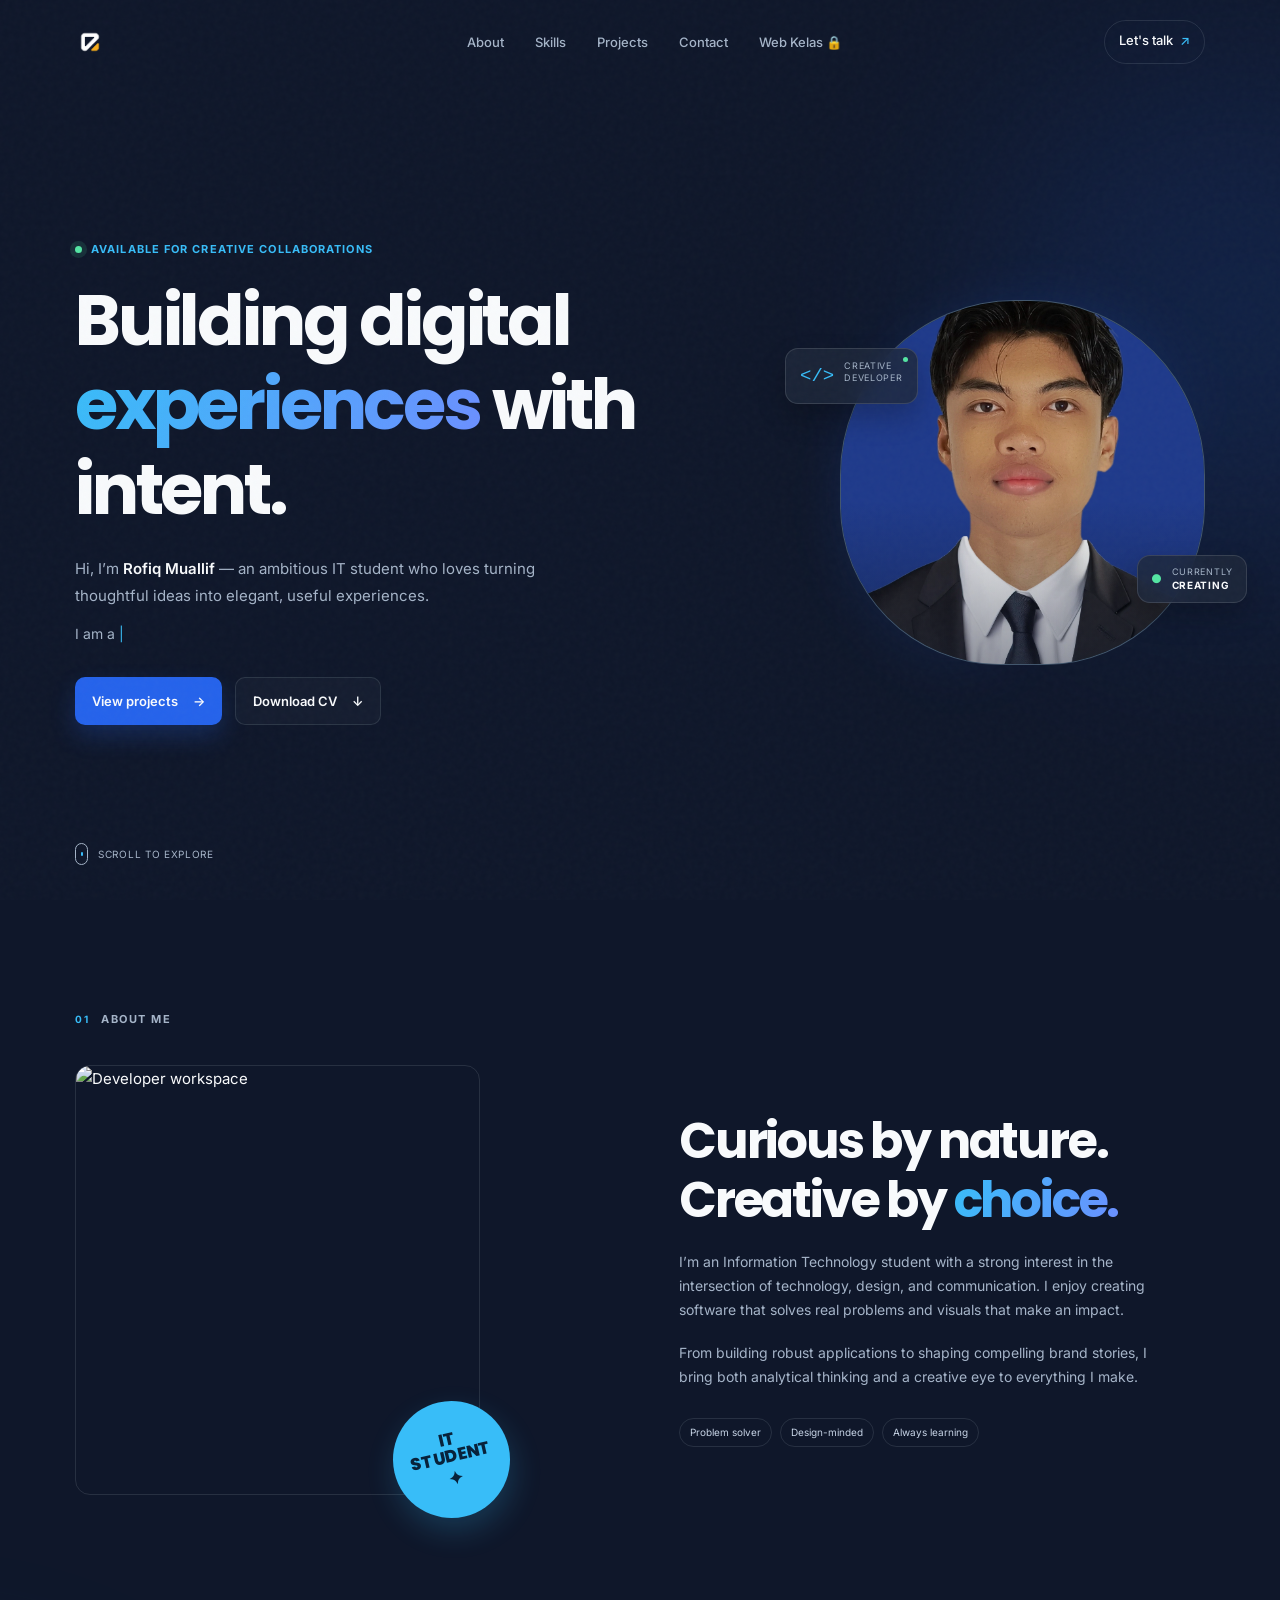
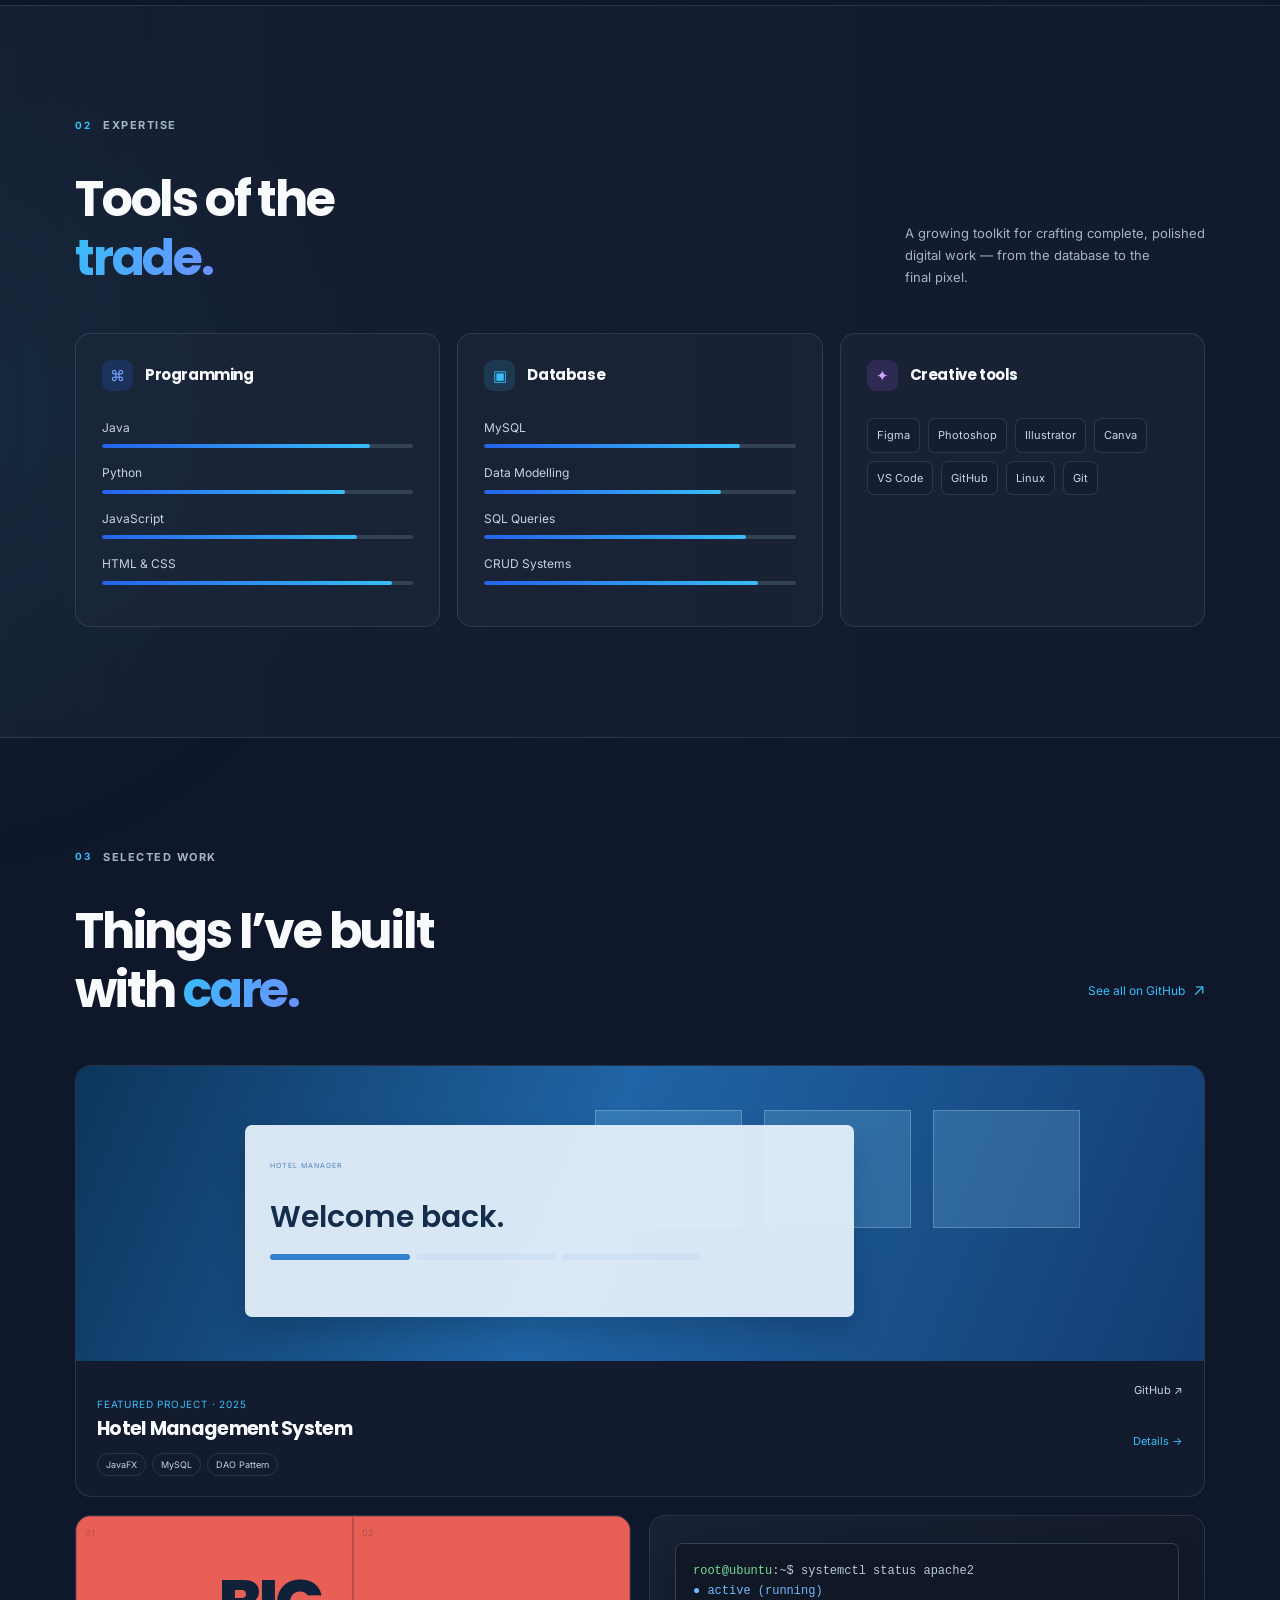
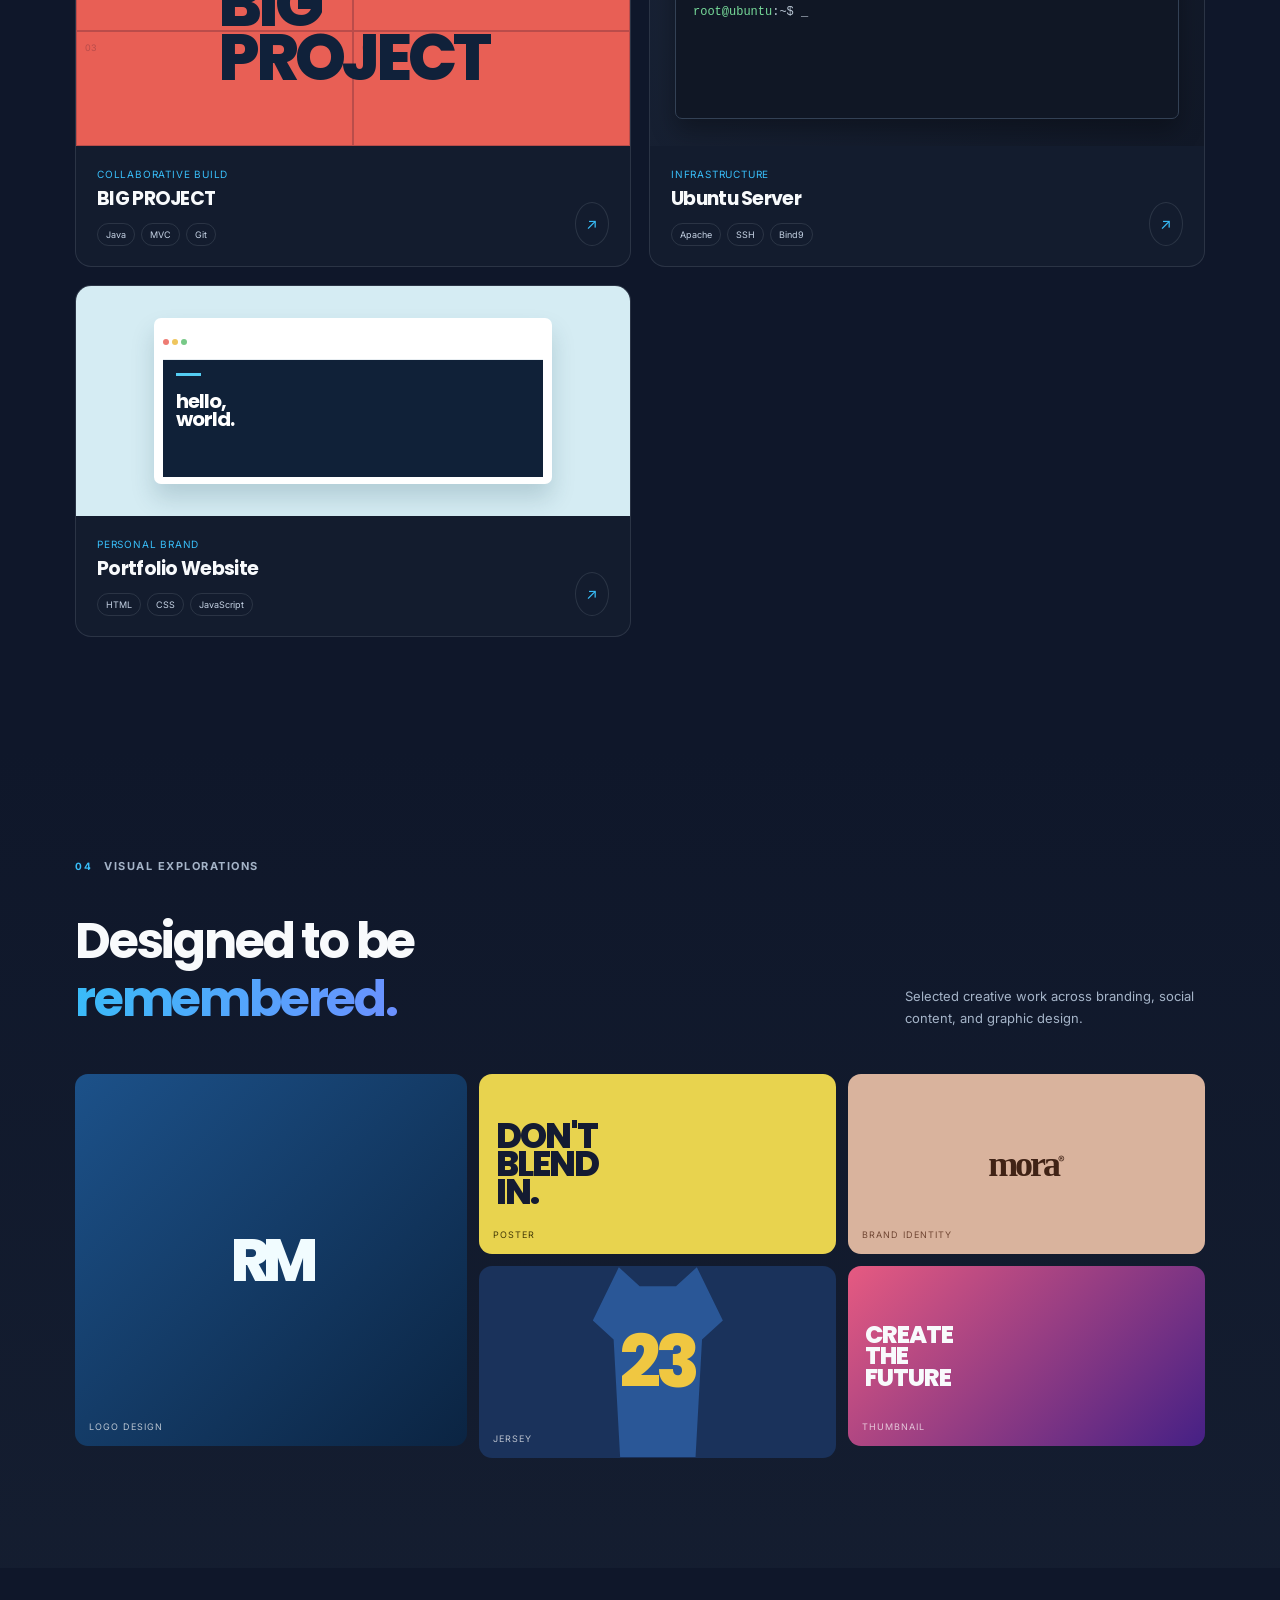
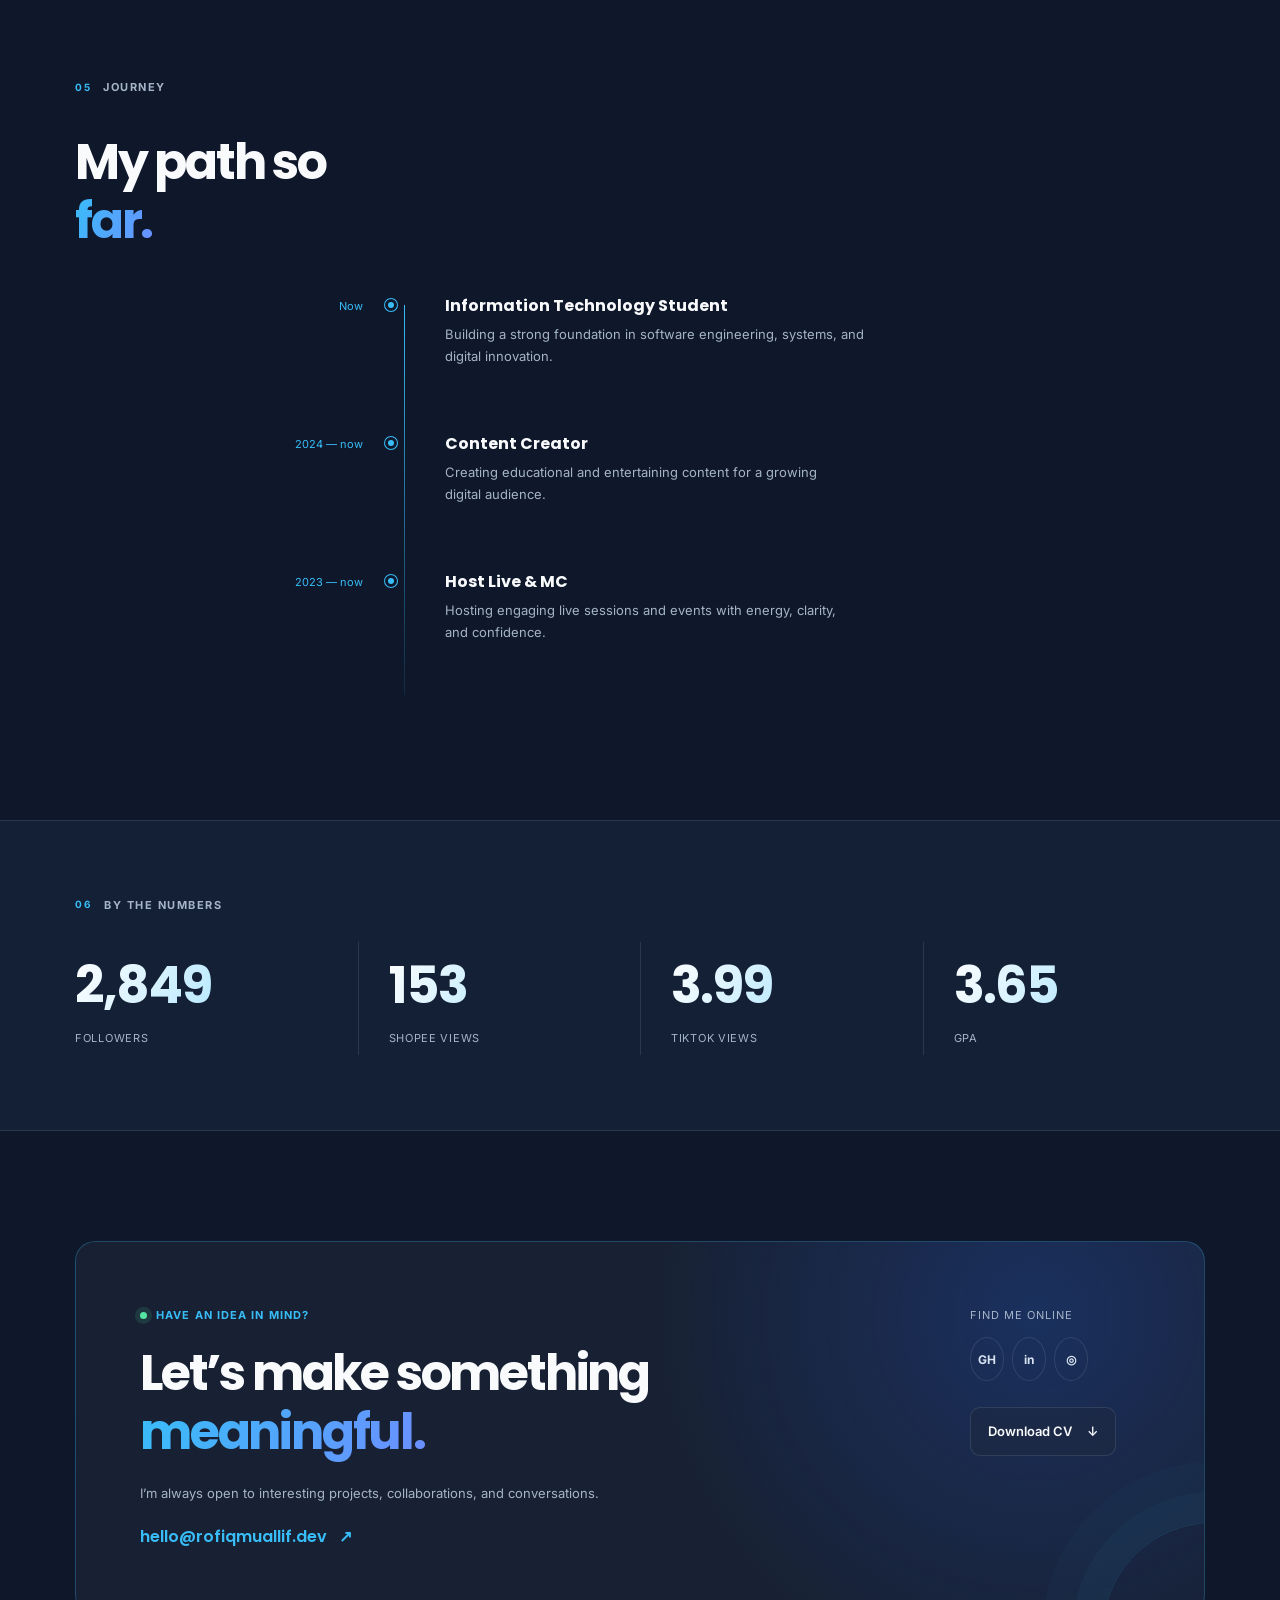
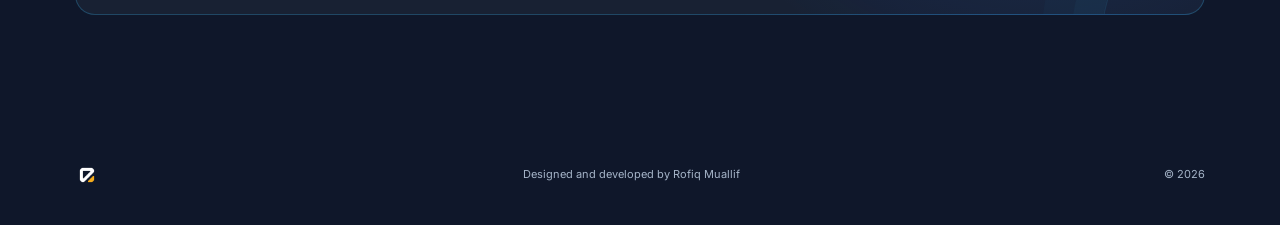
==== index.html @ 7efee3e9 "Add Web Kelas navigation link" ====
<!DOCTYPE html>
<html lang="en">
<head>
  <meta charset="UTF-8">
  <meta name="viewport" content="width=device-width, initial-scale=1.0">
  <meta name="description" content="Rofiq Muallif is an Information Technology student, software developer, graphic designer, and content creator based in Indonesia.">
  <meta name="keywords" content="Rofiq Muallif, portfolio, software developer, graphic designer, IT student, Indonesia">
  <meta name="author" content="Rofiq Muallif">
  <meta name="robots" content="index, follow">
  <link rel="canonical" href="https://rofiqmuallif.github.io/">
  <meta property="og:title" content="Rofiq Muallif | Portfolio">
  <meta property="og:description" content="Information Technology Student · Software Developer · Creative">
  <meta property="og:type" content="website">
  <meta property="og:url" content="https://rofiqmuallif.github.io/">
  <meta property="og:site_name" content="Rofiq Muallif">
  <meta property="og:locale" content="en_US">
  <meta name="twitter:card" content="summary">
  <meta name="twitter:title" content="Rofiq Muallif | Portfolio">
  <meta name="twitter:description" content="Information Technology Student · Software Developer · Creative">
  <meta name="theme-color" content="#0f172a">
  <title>Rofiq Muallif | Portfolio</title>
  <link rel="preconnect" href="https://fonts.googleapis.com">
  <link rel="preconnect" href="https://fonts.gstatic.com" crossorigin>
  <link href="https://fonts.googleapis.com/css2?family=Inter:wght@400;500;600;700&family=Poppins:wght@500;600;700;800&display=swap" rel="stylesheet">
  <link rel="stylesheet" href="css/style.css">
  <link rel="stylesheet" href="css/accessibility.css">
  <script type="application/ld+json">
    {"@context":"https://schema.org","@type":"Person","name":"Rofiq Muallif","url":"https://rofiqmuallif.github.io/","jobTitle":"Information Technology Student","knowsAbout":["Software Development","Graphic Design","Digital Marketing"],"sameAs":["https://github.com/","https://linkedin.com/","https://instagram.com/"]}
  </script>
</head>
<body class="no-js">
  <a class="skip-link" href="#main-content">Skip to main content</a>
  <div class="noise" aria-hidden="true"></div>
  <div class="orb orb-one" aria-hidden="true"></div><div class="orb orb-two" aria-hidden="true"></div>

  <!-- Navigation -->
  <header class="site-header" id="top">
    <nav class="nav container" aria-label="Primary navigation">
      <a class="logo" href="#top" aria-label="Rofiq Muallif home">
        <img src="assets/images/logorofiq.png" alt="Rofiq Muallif home" class="logo-image">
      </a>
      <button class="menu-toggle" type="button" aria-label="Open navigation" aria-controls="primary-menu" aria-expanded="false"><span></span><span></span></button>
      <div class="nav-links" id="primary-menu">
        <a href="#about">About</a><a href="#skills">Skills</a><a href="#projects">Projects</a><a href="#contact">Contact</a><a href="web-kelas/">Web Kelas 🔒</a>
      </div>
      <a class="nav-cta" href="#contact">Let's talk <span>↗</span></a>
    </nav>
  </header>

  <main id="main-content">
    <!-- Hero -->
    <section class="hero container" id="home">
      <div class="hero-copy reveal">
        <p class="eyebrow"><i></i> Available for creative collaborations</p>
        <h1>Building digital<br><em>experiences</em> with intent.</h1>
        <p class="hero-intro">Hi, I’m <strong>Rofiq Muallif</strong> — an ambitious IT student who loves turning thoughtful ideas into elegant, useful experiences.</p>
        <p class="type-line"><span class="type-prefix">I am a </span><span id="typed" aria-live="off">Information Technology Student</span><span class="cursor" aria-hidden="true">|</span></p>
        <div class="hero-actions"><a class="button button-primary" href="#projects">View projects <span>→</span></a><a class="button button-ghost" href="assets/Rofiq-Muallif-CV.pdf" download>Download CV <span>↓</span></a></div>
      </div>
      <div class="hero-visual reveal delay-2">
        <div class="portrait-wrap">
          <div class="portrait-glow"></div>
          <div class="portrait"><img src="assets/images/foto_profile.jpg" alt="Portrait of Rofiq Muallif" width="900" height="900" fetchpriority="high" decoding="async"></div>
          <div class="floating-card card-code"><span class="card-dot"></span><code>&lt;/&gt;</code><small>creative<br>developer</small></div>
          <div class="floating-card card-status"><b>●</b><span>Currently<br><strong>creating</strong></span></div>
        </div>
      </div>
      <a class="scroll-cue" href="#about"><span class="mouse"><i></i></span> Scroll to explore</a>
    </section>

    <!-- About -->
    <section class="section container" id="about">
      <div class="section-label reveal"><span>01</span> About me</div>
      <div class="about-grid">
        <div class="about-art reveal"><div class="about-photo"><img src="assets/images/about-photo.jpg" alt="Developer workspace" width="850" height="850" loading="lazy" decoding="async"></div><div class="about-sticker" aria-hidden="true">IT<br>STUDENT <span>✦</span></div></div>
        <div class="about-copy reveal delay-1">
          <h2>Curious by nature.<br>Creative by <em>choice.</em></h2>
          <p>I’m an Information Technology student with a strong interest in the intersection of technology, design, and communication. I enjoy creating software that solves real problems and visuals that make an impact.</p>
          <p>From building robust applications to shaping compelling brand stories, I bring both analytical thinking and a creative eye to everything I make.</p>
          <div class="about-pills"><span>Problem solver</span><span>Design-minded</span><span>Always learning</span></div>
        </div>
      </div>
    </section>

    <!-- Skills -->
    <section class="section section-tint" id="skills">
      <div class="container"><div class="section-label reveal"><span>02</span> Expertise</div><div class="section-heading reveal"><div><h2>Tools of the<br><em>trade.</em></h2></div><p>A growing toolkit for crafting complete, polished digital work — from the database to the final pixel.</p></div>
        <div class="skills-grid">
          <article class="skill-card reveal"><div class="skill-top"><span class="skill-icon blue" aria-hidden="true">⌘</span><h3>Programming</h3></div><div class="skill-list"><div><span>Java</span><span class="skill-meter" role="progressbar" aria-label="Java proficiency" aria-valuemin="0" aria-valuemax="100" aria-valuenow="86" data-level="86"></span></div><div><span>Python</span><span class="skill-meter" role="progressbar" aria-label="Python proficiency" aria-valuemin="0" aria-valuemax="100" aria-valuenow="78" data-level="78"></span></div><div><span>JavaScript</span><span class="skill-meter" role="progressbar" aria-label="JavaScript proficiency" aria-valuemin="0" aria-valuemax="100" aria-valuenow="82" data-level="82"></span></div><div><span>HTML & CSS</span><span class="skill-meter" role="progressbar" aria-label="HTML and CSS proficiency" aria-valuemin="0" aria-valuemax="100" aria-valuenow="93" data-level="93"></span></div></div></article>
          <article class="skill-card reveal delay-1"><div class="skill-top"><span class="skill-icon cyan" aria-hidden="true">▣</span><h3>Database</h3></div><div class="skill-list"><div><span>MySQL</span><span class="skill-meter" role="progressbar" aria-label="MySQL proficiency" aria-valuemin="0" aria-valuemax="100" aria-valuenow="82" data-level="82"></span></div><div><span>Data Modelling</span><span class="skill-meter" role="progressbar" aria-label="Data Modelling proficiency" aria-valuemin="0" aria-valuemax="100" aria-valuenow="76" data-level="76"></span></div><div><span>SQL Queries</span><span class="skill-meter" role="progressbar" aria-label="SQL Queries proficiency" aria-valuemin="0" aria-valuemax="100" aria-valuenow="84" data-level="84"></span></div><div><span>CRUD Systems</span><span class="skill-meter" role="progressbar" aria-label="CRUD Systems proficiency" aria-valuemin="0" aria-valuemax="100" aria-valuenow="88" data-level="88"></span></div></div></article>
          <article class="skill-card reveal delay-2"><div class="skill-top"><span class="skill-icon purple" aria-hidden="true">✦</span><h3>Creative tools</h3></div><div class="tool-tags"><span>Figma</span><span>Photoshop</span><span>Illustrator</span><span>Canva</span><span>VS Code</span><span>GitHub</span><span>Linux</span><span>Git</span></div></article>
        </div>
      </div>
    </section>

    <!-- Projects -->
    <section class="section container" id="projects">
      <div class="section-label reveal"><span>03</span> Selected work</div><div class="section-heading reveal"><h2>Things I’ve built<br>with <em>care.</em></h2><a class="text-link" href="https://github.com/" target="_blank" rel="noreferrer">See all on GitHub <span>↗</span></a></div>
      <div class="project-grid">
        <article class="project project-feature reveal"><div class="project-art hotel-art"><span class="window w1"></span><span class="window w2"></span><span class="window w3"></span><div class="hotel-panel"><small>HOTEL MANAGER</small><strong>Welcome back.</strong><div><i></i><i></i><i></i></div></div></div><div class="project-meta"><div><p>Featured project · 2025</p><h3>Hotel Management System</h3><div class="tags"><span>JavaFX</span><span>MySQL</span><span>DAO Pattern</span></div></div><div class="project-links"><a href="https://github.com/" target="_blank" rel="noreferrer">GitHub ↗</a><a href="#contact">Details →</a></div></div></article>
        <article class="project reveal delay-1"><div class="project-art big-art"><div class="big-grid"><span>01</span><span>02</span><span>03</span><span>04</span></div><b>BIG<br>PROJECT</b></div><div class="project-meta"><div><p>Collaborative build</p><h3>BIG PROJECT</h3><div class="tags"><span>Java</span><span>MVC</span><span>Git</span></div></div><a class="arrow-link" href="#contact" aria-label="View BIG PROJECT">↗</a></div></article>
        <article class="project reveal delay-1"><div class="project-art server-art"><div class="terminal"><p><span>root@ubuntu</span>:~$ systemctl status apache2</p><p class="success">● active (running)</p><p><span>root@ubuntu</span>:~$ _</p></div></div><div class="project-meta"><div><p>Infrastructure</p><h3>Ubuntu Server</h3><div class="tags"><span>Apache</span><span>SSH</span><span>Bind9</span></div></div><a class="arrow-link" href="#contact" aria-label="View Ubuntu Server project">↗</a></div></article>
        <article class="project reveal delay-2"><div class="project-art portfolio-art"><div class="browser"><span></span><span></span><span></span><div class="browser-body"><i></i><b>hello,<br>world.</b></div></div></div><div class="project-meta"><div><p>Personal brand</p><h3>Portfolio Website</h3><div class="tags"><span>HTML</span><span>CSS</span><span>JavaScript</span></div></div><a class="arrow-link" href="#top" aria-label="View portfolio website">↗</a></div></article>
      </div>
    </section>

    <!-- Gallery -->
    <section class="section gallery-section" id="gallery"><div class="container"><div class="section-label reveal"><span>04</span> Visual explorations</div><div class="section-heading reveal"><h2>Designed to be<br><em>remembered.</em></h2><p>Selected creative work across branding, social content, and graphic design.</p></div>
      <div class="gallery-grid reveal"><div class="gallery-tile logo-tile"><span>RM</span><small>Logo design</small></div><div class="gallery-tile poster-tile"><b>DON'T<br>BLEND<br>IN.</b><small>Poster</small></div><div class="gallery-tile brand-tile"><div>mora<sup>®</sup></div><small>Brand identity</small></div><div class="gallery-tile jersey-tile"><b>23</b><small>Jersey</small></div><div class="gallery-tile thumb-tile"><i>CREATE<br>THE<br>FUTURE</i><small>Thumbnail</small></div></div>
    </div></section>

    <!-- Experience -->
    <section class="section container" id="experience"><div class="section-label reveal"><span>05</span> Journey</div><div class="section-heading reveal"><h2>My path so<br><em>far.</em></h2></div><div class="timeline">
      <article class="timeline-item reveal"><div class="timeline-date">Now</div><div class="timeline-dot"></div><div class="timeline-body"><h3>Information Technology Student</h3><p>Building a strong foundation in software engineering, systems, and digital innovation.</p></div></article>
      <article class="timeline-item reveal"><div class="timeline-date">2024 — now</div><div class="timeline-dot"></div><div class="timeline-body"><h3>Content Creator</h3><p>Creating educational and entertaining content for a growing digital audience.</p></div></article>
      <article class="timeline-item reveal"><div class="timeline-date">2023 — now</div><div class="timeline-dot"></div><div class="timeline-body"><h3>Host Live & MC</h3><p>Hosting engaging live sessions and events with energy, clarity, and confidence.</p></div></article>
    </div></section>

    <!-- Achievements -->
    <section class="section achievements-section"><div class="container"><div class="section-label reveal"><span>06</span> By the numbers</div><div class="stats-grid"><div class="stat reveal"><strong data-counter="3000" data-suffix="+">0</strong><span>Followers</span></div><div class="stat reveal delay-1"><strong data-counter="162" data-suffix="K+">0</strong><span>Shopee views</span></div><div class="stat reveal delay-2"><strong data-counter="4.2" data-decimal="true" data-suffix="M">0</strong><span>TikTok views</span></div><div class="stat reveal delay-3"><strong data-counter="3.84" data-decimal="true">0</strong><span>GPA</span></div></div></div></section>

    <!-- Contact -->
    <section class="section container" id="contact"><div class="contact-card reveal"><div><p class="eyebrow"><i></i> Have an idea in mind?</p><h2>Let’s make something<br><em>meaningful.</em></h2><p class="contact-copy">I’m always open to interesting projects, collaborations, and conversations.</p><a class="contact-mail" href="mailto:hello@rofiqmuallif.dev">hello@rofiqmuallif.dev <span>↗</span></a></div><div class="contact-side"><p>Find me online</p><div class="social-links"><a href="https://github.com/" target="_blank" rel="noreferrer" aria-label="GitHub">GH</a><a href="https://linkedin.com/" target="_blank" rel="noreferrer" aria-label="LinkedIn">in</a><a href="https://instagram.com/" target="_blank" rel="noreferrer" aria-label="Instagram">◎</a></div><a class="button button-ghost" href="assets/Rofiq-Muallif-CV.pdf" download>Download CV <span>↓</span></a></div></div></section>
  </main>

  <!-- Footer -->
  <footer class="footer container"><a class="logo" href="#top" aria-label="Rofiq Muallif home"><img src="assets/images/logorofiq.png" alt="Rofiq Muallif home" class="logo-image"></a><p>Designed and developed by Rofiq Muallif</p><p>© <span id="year"></span></p></footer>
  <script src="js/script.js"></script>
</body>
</html>
---- css/style.css ----
:root{--bg:#0f172a;--surface:#1e293b;--surface-light:#26354b;--primary:#2563eb;--accent:#38bdf8;--text:#f8fafc;--muted:#a5b4c8;--line:rgba(203,213,225,.13);--font-head:Poppins,Arial,sans-serif;--font-body:Inter,Arial,sans-serif}*{box-sizing:border-box}html{scroll-behavior:smooth}body{margin:0;background:var(--bg);color:var(--text);font:400 15px/1.7 var(--font-body);overflow-x:hidden}.container{width:min(1130px,calc(100% - 40px));margin-inline:auto}.noise{position:fixed;inset:0;pointer-events:none;opacity:.035;z-index:10;background-image:url("data:image/svg+xml,%3Csvg viewBox='0 0 180 180' xmlns='http://www.w3.org/2000/svg'%3E%3Cfilter id='n'%3E%3CfeTurbulence type='fractalNoise' baseFrequency='.9' numOctaves='4'/%3E%3C/filter%3E%3Crect width='100%25' height='100%25' filter='url(%23n)' opacity='.7'/%3E%3C/svg%3E")}.orb{width:520px;height:520px;position:absolute;filter:blur(120px);border-radius:50%;z-index:-1;opacity:.14}.orb-one{background:#2563eb;top:60px;right:-220px}.orb-two{background:#0891b2;top:1750px;left:-340px}.site-header{position:fixed;top:0;left:0;right:0;z-index:9;transition:.3s}.site-header.scrolled{background:rgba(15,23,42,.76);backdrop-filter:blur(16px);border-bottom:1px solid var(--line)}.nav{height:84px;display:flex;align-items:center;justify-content:space-between}.logo{font:700 23px var(--font-head);letter-spacing:-1.5px;color:var(--text);text-decoration:none;display:inline-flex;align-items:center}.logo span{color:var(--accent)}.logo-image{display:block;height:30px;width:auto}.footer .logo-image{height:24px}.nav-links{display:flex;gap:31px;margin-left:100px}.nav-links a,.nav-cta{color:var(--muted);text-decoration:none;font-size:13px;font-weight:500;transition:.25s}.nav-links a:hover{color:var(--text)}.nav-cta{color:var(--text);border:1px solid var(--line);border-radius:100px;padding:8px 14px}.nav-cta span{color:var(--accent);margin-left:4px}.menu-toggle{display:none}.hero{min-height:100vh;padding:170px 0 105px;display:grid;grid-template-columns:1.1fr .9fr;align-items:center;position:relative}.eyebrow{color:var(--accent);font-size:11px;letter-spacing:1.1px;text-transform:uppercase;font-weight:700;margin:0 0 20px;display:flex;align-items:center;gap:9px}.eyebrow i{height:7px;width:7px;background:#54e5a3;border-radius:50%;box-shadow:0 0 0 5px rgba(84,229,163,.12)}h1,h2,h3,p{margin-top:0}h1,h2,h3{font-family:var(--font-head);line-height:1.2}h1{font-size:clamp(42px,5.5vw,72px);letter-spacing:-3.2px;margin:0 0 23px;font-weight:700}h1 em,h2 em{font-style:normal;color:transparent;background:linear-gradient(110deg,var(--accent),#6c8fff);background-clip:text}.hero-intro{max-width:515px;color:var(--muted);font-size:15px;line-height:1.8;margin-bottom:13px}.hero-intro strong{color:var(--text);font-weight:600}.type-line{height:29px;color:#cedbed;font-size:14px}.type-prefix{color:var(--muted)}#typed{color:var(--accent);font-weight:600}.cursor{color:var(--accent);animation:blink .8s infinite}.hero-actions{display:flex;gap:13px;margin-top:26px}.button{font-size:13px;font-weight:600;border-radius:10px;padding:12px 17px;display:inline-flex;align-items:center;gap:15px;text-decoration:none;transition:transform .25s,background .25s;color:var(--text)}.button:hover{transform:translateY(-3px)}.button-primary{background:var(--primary);box-shadow:0 11px 25px rgba(37,99,235,.23)}.button-primary:hover{background:#3473f2}.button-ghost{border:1px solid var(--line);background:rgba(30,41,59,.4)}.button-ghost:hover{background:var(--surface)}.hero-visual{display:flex;justify-content:flex-end}.portrait-wrap{position:relative;width:min(365px,88vw);aspect-ratio:1}.portrait{height:100%;border-radius:48% 48% 44% 44%;overflow:hidden;border:1px solid rgba(255,255,255,.16);background:#1e3650;position:relative}.portrait:after{content:"";position:absolute;inset:0;background:linear-gradient(180deg,transparent 55%,rgba(15,23,42,.45))}.portrait img,.about-photo img{width:100%;height:100%;object-fit:cover}.portrait-glow{position:absolute;inset:25px -25px -25px 25px;border-radius:50%;background:linear-gradient(130deg,var(--primary),transparent 63%);filter:blur(35px);opacity:.55}.floating-card{position:absolute;background:rgba(30,41,59,.8);border:1px solid rgba(255,255,255,.12);box-shadow:0 14px 28px rgba(0,0,0,.22);backdrop-filter:blur(12px);border-radius:13px;color:var(--text)}.card-code{top:48px;left:-55px;padding:11px 14px;display:grid;grid-template-columns:auto 1fr;gap:8px 10px;align-items:center}.card-code code{grid-row:1/3;color:var(--accent);font-size:19px}.card-code small,.card-status{font-size:9px;line-height:1.35;text-transform:uppercase;letter-spacing:.7px;color:var(--muted)}.card-dot{position:absolute;top:8px;right:9px;width:5px;height:5px;background:#54e5a3;border-radius:50%}.card-status{right:-42px;bottom:62px;padding:10px 13px;display:flex;gap:9px;align-items:center}.card-status b{color:#54e5a3;font-size:12px}.card-status strong{color:var(--text);font-size:10px}.scroll-cue{position:absolute;bottom:35px;left:0;color:var(--muted);font-size:10px;letter-spacing:.7px;text-transform:uppercase;text-decoration:none;display:flex;align-items:center;gap:10px}.mouse{height:22px;width:13px;border:1px solid var(--muted);border-radius:10px;display:grid;place-items:center}.mouse i{height:4px;width:2px;background:var(--accent);border-radius:2px;animation:scroll 1.4s infinite}.section{padding:110px 0}.section-tint{background:linear-gradient(90deg,rgba(30,41,59,.45),rgba(30,41,59,.18));border-top:1px solid var(--line);border-bottom:1px solid var(--line)}.section-label{font-size:11px;color:var(--muted);letter-spacing:1.5px;text-transform:uppercase;display:flex;gap:12px;align-items:center;margin-bottom:36px;font-weight:700}.section-label span{color:var(--accent);font-size:10px}.section-heading{display:flex;align-items:flex-end;justify-content:space-between;gap:25px;margin-bottom:45px}.section-heading h2,.about-copy h2,.contact-card h2{font-size:clamp(31px,4vw,49px);letter-spacing:-2.2px;margin:0}.section-heading>p{width:300px;margin:0;color:var(--muted);font-size:13px}.about-grid{display:grid;grid-template-columns:.95fr 1.05fr;gap:clamp(50px,10vw,130px);align-items:center}.about-art{position:relative;max-width:405px}.about-photo{height:430px;border-radius:15px;overflow:hidden;filter:saturate(.75);border:1px solid var(--line)}.about-photo img{object-position:center}.about-sticker{position:absolute;bottom:-23px;right:-30px;width:117px;height:117px;border-radius:50%;background:var(--accent);color:#08223b;font:800 17px/1 var(--font-head);display:grid;place-content:center;text-align:center;transform:rotate(-13deg);box-shadow:0 13px 30px rgba(56,189,248,.2)}.about-sticker span{font-size:18px;margin-top:5px}.about-copy p{color:var(--muted);max-width:500px;font-size:14px;margin:20px 0}.about-pills{display:flex;flex-wrap:wrap;gap:8px;margin-top:29px}.about-pills span,.tags span{border:1px solid var(--line);border-radius:100px;padding:5px 10px;color:#c6d3e5;font-size:10px}.skills-grid{display:grid;grid-template-columns:repeat(3,1fr);gap:17px}.skill-card{border:1px solid var(--line);background:rgba(30,41,59,.58);border-radius:15px;padding:26px;transition:.3s}.skill-card:hover{transform:translateY(-7px);border-color:rgba(56,189,248,.35);box-shadow:0 22px 40px rgba(0,0,0,.16)}.skill-top{display:flex;align-items:center;gap:12px;margin-bottom:27px}.skill-top h3{font-size:15px;margin:0;letter-spacing:-.4px}.skill-icon{display:grid;place-items:center;width:31px;height:31px;border-radius:9px;font-size:15px}.blue{background:rgba(37,99,235,.2);color:#78a4ff}.cyan{background:rgba(56,189,248,.15);color:var(--accent)}.purple{background:rgba(168,85,247,.16);color:#d0a6ff}.skill-list>div{position:relative;margin:15px 0;color:#c7d2e1;font-size:12px}.skill-list b{display:block;position:relative;background:#334155;height:4px;margin-top:6px;border-radius:5px;overflow:hidden}.skill-list b:after{content:"";position:absolute;inset:0 auto 0 0;width:0;border-radius:5px;background:linear-gradient(90deg,var(--primary),var(--accent));transition:width 1.1s cubic-bezier(.2,.8,.2,1)}.skill-card.active .skill-list b:after{width:var(--level)}.tool-tags{display:flex;flex-wrap:wrap;gap:8px}.tool-tags span{font-size:11px;color:#cbd6e5;border:1px solid var(--line);padding:7px 9px;border-radius:7px;background:rgba(15,23,42,.25)}.text-link{font-size:12px;color:var(--accent);text-decoration:none;white-space:nowrap}.text-link span{font-size:16px;margin-left:5px}.project-grid{display:grid;grid-template-columns:1fr 1fr;gap:18px}.project{border:1px solid var(--line);border-radius:16px;overflow:hidden;background:rgba(30,41,59,.3);transition:.3s}.project:hover{transform:translateY(-7px);border-color:rgba(56,189,248,.35);box-shadow:0 22px 40px rgba(0,0,0,.18)}.project-feature{grid-column:span 2}.project-art{height:230px;position:relative;overflow:hidden}.project-feature .project-art{height:295px}.project-meta{display:flex;justify-content:space-between;align-items:flex-end;gap:15px;padding:20px 21px}.project-meta p{font-size:10px;letter-spacing:.8px;text-transform:uppercase;color:var(--accent);margin-bottom:5px}.project-meta h3{font-size:19px;margin:0 0 12px;letter-spacing:-.7px}.tags{display:flex;gap:6px;flex-wrap:wrap}.tags span{font-size:9px;padding:3px 8px}.project-links{display:flex;flex-direction:column;gap:7px;align-items:flex-end}.project-links a{color:#c8d4e4;text-decoration:none;font-size:11px}.project-links a:last-child{color:var(--accent)}.arrow-link{height:34px;width:34px;display:grid;place-items:center;border:1px solid var(--line);border-radius:50%;text-decoration:none;color:var(--accent);transition:.25s}.arrow-link:hover{background:var(--primary);color:#fff}.hotel-art{background:linear-gradient(112deg,#0d355c,#1f64a5 45%,#133c70)}.hotel-panel{position:absolute;background:rgba(227,239,251,.95);color:#142d4d;left:15%;top:20%;width:54%;height:65%;border-radius:7px;padding:25px;box-shadow:0 15px 30px rgba(0,0,0,.17)}.hotel-panel small{font-size:7px;letter-spacing:1px;color:#5085ba}.hotel-panel strong{display:block;font:600 clamp(18px,3vw,30px) var(--font-head);margin-top:20px}.hotel-panel div{display:flex;gap:6px;margin-top:14px}.hotel-panel i{width:25%;height:6px;border-radius:5px;background:#cee1f4}.hotel-panel i:first-child{background:#3281d0}.window{position:absolute;height:40%;width:13%;background:rgba(150,221,255,.18);border:1px solid rgba(220,250,255,.23);top:15%}.w1{right:11%}.w2{right:26%}.w3{right:41%}.big-art{background:#e85f55;display:flex;align-items:center;justify-content:center}.big-art b{font:800 clamp(42px,6vw,65px)/.83 var(--font-head);letter-spacing:-4px;color:#10213a;z-index:1}.big-grid{position:absolute;inset:0;display:grid;grid-template-columns:1fr 1fr;opacity:.35}.big-grid span{border:1px solid #652c37;padding:8px;font-size:9px;color:#652c37}.server-art{background:linear-gradient(125deg,#182235,#111827)}.terminal{font:12px/1.7 monospace;color:#bac7d5;background:#101725;border:1px solid #334155;position:absolute;inset:27px 25px;border-radius:7px;padding:17px;box-shadow:0 12px 25px rgba(0,0,0,.3)}.terminal p{margin:0}.terminal span{color:#77db9a}.terminal .success{color:#72b8ff}.portfolio-art{background:#d5ecf3;display:grid;place-items:center}.browser{background:#fff;width:72%;height:72%;border-radius:7px;box-shadow:0 14px 23px rgba(23,64,84,.18);padding:9px}.browser>span{display:inline-block;width:6px;height:6px;border-radius:50%;background:#ee7b73;margin-right:3px}.browser>span:nth-child(2){background:#efc65e}.browser>span:nth-child(3){background:#77c987}.browser-body{border-top:1px solid #e8eef2;margin-top:6px;height:80%;padding:13px;background:#102138}.browser-body i{width:25px;height:3px;background:#54cdf3;display:block}.browser-body b{display:block;color:white;font:700 20px/.9 var(--font-head);letter-spacing:-1px;margin-top:16px}.gallery-section{background:linear-gradient(180deg,transparent,rgba(30,41,59,.35))}.gallery-grid{display:grid;grid-template-columns:1.1fr 1fr 1fr;grid-template-rows:180px 180px;gap:12px}.gallery-tile{border-radius:13px;overflow:hidden;position:relative;padding:17px;display:flex;align-items:center;justify-content:center;transition:.3s}.gallery-tile:hover{transform:scale(1.025);z-index:1}.gallery-tile small{position:absolute;bottom:12px;left:14px;color:rgba(255,255,255,.7);font-size:9px;letter-spacing:1px;text-transform:uppercase}.logo-tile{grid-row:span 2;background:linear-gradient(135deg,#1c5189,#0b2442)}.logo-tile span{font:800 60px var(--font-head);letter-spacing:-7px;color:#f1fcff}.poster-tile{background:#e8d34e;color:#141b32;justify-content:flex-start}.poster-tile b{font:800 35px/.8 var(--font-head);letter-spacing:-2px}.poster-tile small{color:#453b08}.brand-tile{background:#d9b39d;color:#402316}.brand-tile div{font:600 36px Georgia,serif;letter-spacing:-3px}.brand-tile sup{font:10px var(--font-body);letter-spacing:0}.brand-tile small{color:#704633}.jersey-tile{background:#1a325b;grid-row:span 2}.jersey-tile:before{content:"";position:absolute;width:130px;height:190px;background:#2a5797;clip-path:polygon(20% 0,36% 10%,64% 10%,80% 0,100% 28%,84% 38%,79% 100%,21% 100%,16% 38%,0 28%)}.jersey-tile b{color:#f0c741;font:800 72px var(--font-head);z-index:1;letter-spacing:-5px}.thumb-tile{background:linear-gradient(135deg,#e65a81,#452085);justify-content:flex-start}.thumb-tile i{font:800 24px/.9 var(--font-head);font-style:normal;letter-spacing:-1px}.timeline{max-width:750px;margin:0 auto;position:relative}.timeline:before{content:"";position:absolute;top:9px;bottom:15px;left:139px;width:1px;background:linear-gradient(var(--accent),rgba(56,189,248,.1))}.timeline-item{display:grid;grid-template-columns:120px 40px 1fr;min-height:138px}.timeline-date{font-size:11px;color:var(--accent);padding-top:1px;text-align:right;padding-right:22px}.timeline-dot{width:12px;height:12px;border-radius:50%;border:3px solid var(--bg);background:var(--accent);z-index:1;margin-top:3px;box-shadow:0 0 0 1px var(--accent)}.timeline-body{padding-left:20px}.timeline-body h3{font-size:16px;margin:0 0 8px}.timeline-body p{color:var(--muted);font-size:13px;max-width:440px}.achievements-section{padding:75px 0;background:#142035;border-block:1px solid var(--line)}.achievements-section .section-label{margin-bottom:28px}.stats-grid{display:grid;grid-template-columns:repeat(4,1fr)}.stat{padding:5px 30px;border-left:1px solid var(--line)}.stat:first-child{padding-left:0;border:0}.stat strong{display:block;font:700 clamp(31px,4vw,52px) var(--font-head);letter-spacing:-2px;background:linear-gradient(120deg,#fff,#87d9ff);background-clip:text;color:transparent}.stat span{font-size:11px;letter-spacing:.7px;text-transform:uppercase;color:var(--muted)}.contact-card{padding:clamp(30px,5vw,64px);border:1px solid rgba(56,189,248,.25);border-radius:20px;background:radial-gradient(circle at 85% 20%,rgba(37,99,235,.23),transparent 38%),rgba(30,41,59,.6);display:flex;justify-content:space-between;gap:30px;position:relative;overflow:hidden}.contact-card:after{content:"";width:220px;height:220px;border:1px solid rgba(56,189,248,.13);position:absolute;right:-120px;bottom:-130px;border-radius:50%;box-shadow:0 0 0 30px rgba(56,189,248,.035),0 0 0 60px rgba(56,189,248,.025)}.contact-copy{color:var(--muted);font-size:13px;margin:20px 0}.contact-mail{font:600 16px var(--font-head);color:var(--accent);text-decoration:none}.contact-mail span{margin-left:8px}.contact-side{min-width:170px;z-index:1}.contact-side>p{font-size:11px;color:var(--muted);text-transform:uppercase;letter-spacing:1px}.social-links{display:flex;gap:8px;margin:13px 0 26px}.social-links a{width:34px;height:34px;border:1px solid var(--line);border-radius:50%;display:grid;place-items:center;color:#d7e3f1;text-decoration:none;font:700 12px var(--font-body);transition:.25s}.social-links a:hover{border-color:var(--accent);color:var(--accent);transform:translateY(-3px)}.footer{min-height:100px;display:flex;align-items:center;justify-content:space-between;color:var(--muted);font-size:11px}.footer p{margin:0}.reveal{opacity:0;transform:translateY(24px);transition:opacity .65s ease,transform .65s ease}.reveal.visible{opacity:1;transform:none}.delay-1{transition-delay:.12s}.delay-2{transition-delay:.24s}.delay-3{transition-delay:.36s}@keyframes blink{50%{opacity:0}}@keyframes scroll{0%{transform:translateY(-4px);opacity:0}40%{opacity:1}100%{transform:translateY(5px);opacity:0}}@media(max-width:760px){.container{width:min(100% - 34px,600px)}.nav{height:70px}.nav-links,.nav-cta{display:none}.menu-toggle{display:flex;width:39px;height:35px;border:1px solid var(--line);border-radius:8px;background:transparent;flex-direction:column;justify-content:center;align-items:center;gap:5px}.menu-toggle span{width:15px;height:1px;background:var(--text)}.nav-links.open{display:flex;position:absolute;top:61px;left:17px;right:17px;margin:0;padding:19px;gap:15px;flex-direction:column;background:#172338;border:1px solid var(--line);border-radius:12px}.hero{padding-top:128px;min-height:auto;display:flex;flex-direction:column;align-items:flex-start;gap:48px}.hero-visual{align-self:center;order:-1}.portrait-wrap{width:245px}.card-code{left:-33px;top:32px}.card-status{right:-24px;bottom:28px}.scroll-cue{display:none}h1{font-size:43px;letter-spacing:-2.4px}.section{padding:78px 0}.section-label{margin-bottom:24px}.about-grid,.skills-grid{grid-template-columns:1fr}.about-art{margin-left:auto;margin-right:auto;width:80%}.about-photo{height:330px}.about-sticker{right:-21px;width:91px;height:91px;font-size:13px}.section-heading{align-items:flex-start;flex-direction:column;margin-bottom:31px}.section-heading>p{width:auto}.project-grid{grid-template-columns:1fr}.project-feature{grid-column:span 1}.project-art,.project-feature .project-art{height:210px}.hotel-panel{padding:17px}.gallery-grid{grid-template-columns:1fr 1fr;grid-template-rows:150px 150px 150px}.logo-tile{grid-row:span 2}.jersey-tile{grid-row:span 2}.thumb-tile{display:none}.timeline:before{left:7px}.timeline-item{grid-template-columns:25px 1fr;min-height:128px}.timeline-date{grid-column:2;text-align:left;padding:0;order:0;margin-bottom:6px}.timeline-dot{grid-column:1;grid-row:1 / 3}.timeline-body{grid-column:2;padding-left:0}.stats-grid{grid-template-columns:1fr 1fr;gap:25px 0}.stat:nth-child(3){border-left:0;padding-left:0}.contact-card{flex-direction:column}.footer{padding:22px 0;min-height:auto;flex-wrap:wrap;gap:9px}.footer p:nth-child(2){order:3;width:100%;font-size:10px}.orb-one{width:350px;height:350px}.about-copy h2{font-size:35px}}@media(max-width:390px){.hero-actions{flex-direction:column;align-items:flex-start}.gallery-grid{gap:8px}.poster-tile b{font-size:27px}.project-meta{padding:17px}.stat{padding-left:18px;padding-right:10px}}
---- css/accessibility.css ----
/*
  Production guardrails
  Kept separate from the compact visual stylesheet so accessibility and
  progressive-enhancement rules stay easy to audit and maintain.
*/

/* Keyboard navigation */
.skip-link {
  background: var(--accent);
  border-radius: 0 0 .5rem .5rem;
  color: #08223b;
  font-weight: 700;
  left: 1rem;
  padding: .55rem .85rem;
  position: fixed;
  top: -4rem;
  transition: top .2s ease;
  z-index: 100;
}

.skip-link:focus { top: 0; }

:focus-visible {
  outline: 3px solid var(--accent);
  outline-offset: 4px;
}

/* Avoid relying on a pointer hover state for interactive feedback. */
.button, .arrow-link, .social-links a, .nav-cta, .text-link, .project-links a {
  min-height: 44px;
}

.button, .nav-cta, .text-link, .project-links a { justify-content: center; }

/* Improve text wrapping and prevent horizontal overflow on narrow screens. */
body { text-wrap: pretty; }
.hero-copy, .about-copy, .section-heading, .project-meta, .contact-card { min-width: 0; }
.project-meta h3, .contact-mail { overflow-wrap: anywhere; }
img { display: block; max-width: 100%; }

/* Semantic progress bars retain the existing visual treatment. */
.skill-list .skill-meter {
  background: #334155;
  border-radius: 5px;
  display: block;
  height: 4px;
  margin-top: 6px;
  overflow: hidden;
  position: relative;
}

.skill-list .skill-meter::after {
  background: linear-gradient(90deg, var(--primary), var(--accent));
  border-radius: inherit;
  content: "";
  inset: 0 auto 0 0;
  position: absolute;
  transition: width 1.1s cubic-bezier(.2, .8, .2, 1);
  width: 0;
}

.skill-card.active .skill-meter::after { width: var(--level); }

/* The static site remains usable if JavaScript is unavailable. */
@media (max-width: 760px) {
  .no-js .menu-toggle { display: none; }
  .no-js .nav { align-items: flex-start; height: auto; min-height: 70px; padding-block: 18px; }
  .no-js .nav-links { display: flex; flex-direction: column; gap: .45rem; margin: 0; padding-top: .3rem; }
  .no-js .nav-cta { display: none; }

  .project-meta { align-items: flex-start; flex-direction: column; }
  .project-links { align-items: flex-start; flex-direction: row; flex-wrap: wrap; }
  .contact-mail { font-size: clamp(1rem, 5vw, 1.25rem); }
}

/* Meet user motion preferences and make initial content available immediately. */
@media (prefers-reduced-motion: reduce) {
  *, *::before, *::after {
    animation-duration: .01ms !important;
    animation-iteration-count: 1 !important;
    scroll-behavior: auto !important;
    transition-duration: .01ms !important;
  }

  .reveal { opacity: 1; transform: none; }
}

/* Use expensive blur effects only where browsers support them. */
@supports not (backdrop-filter: blur(1px)) {
  .site-header.scrolled, .floating-card { background: rgba(15, 23, 42, .96); }
}
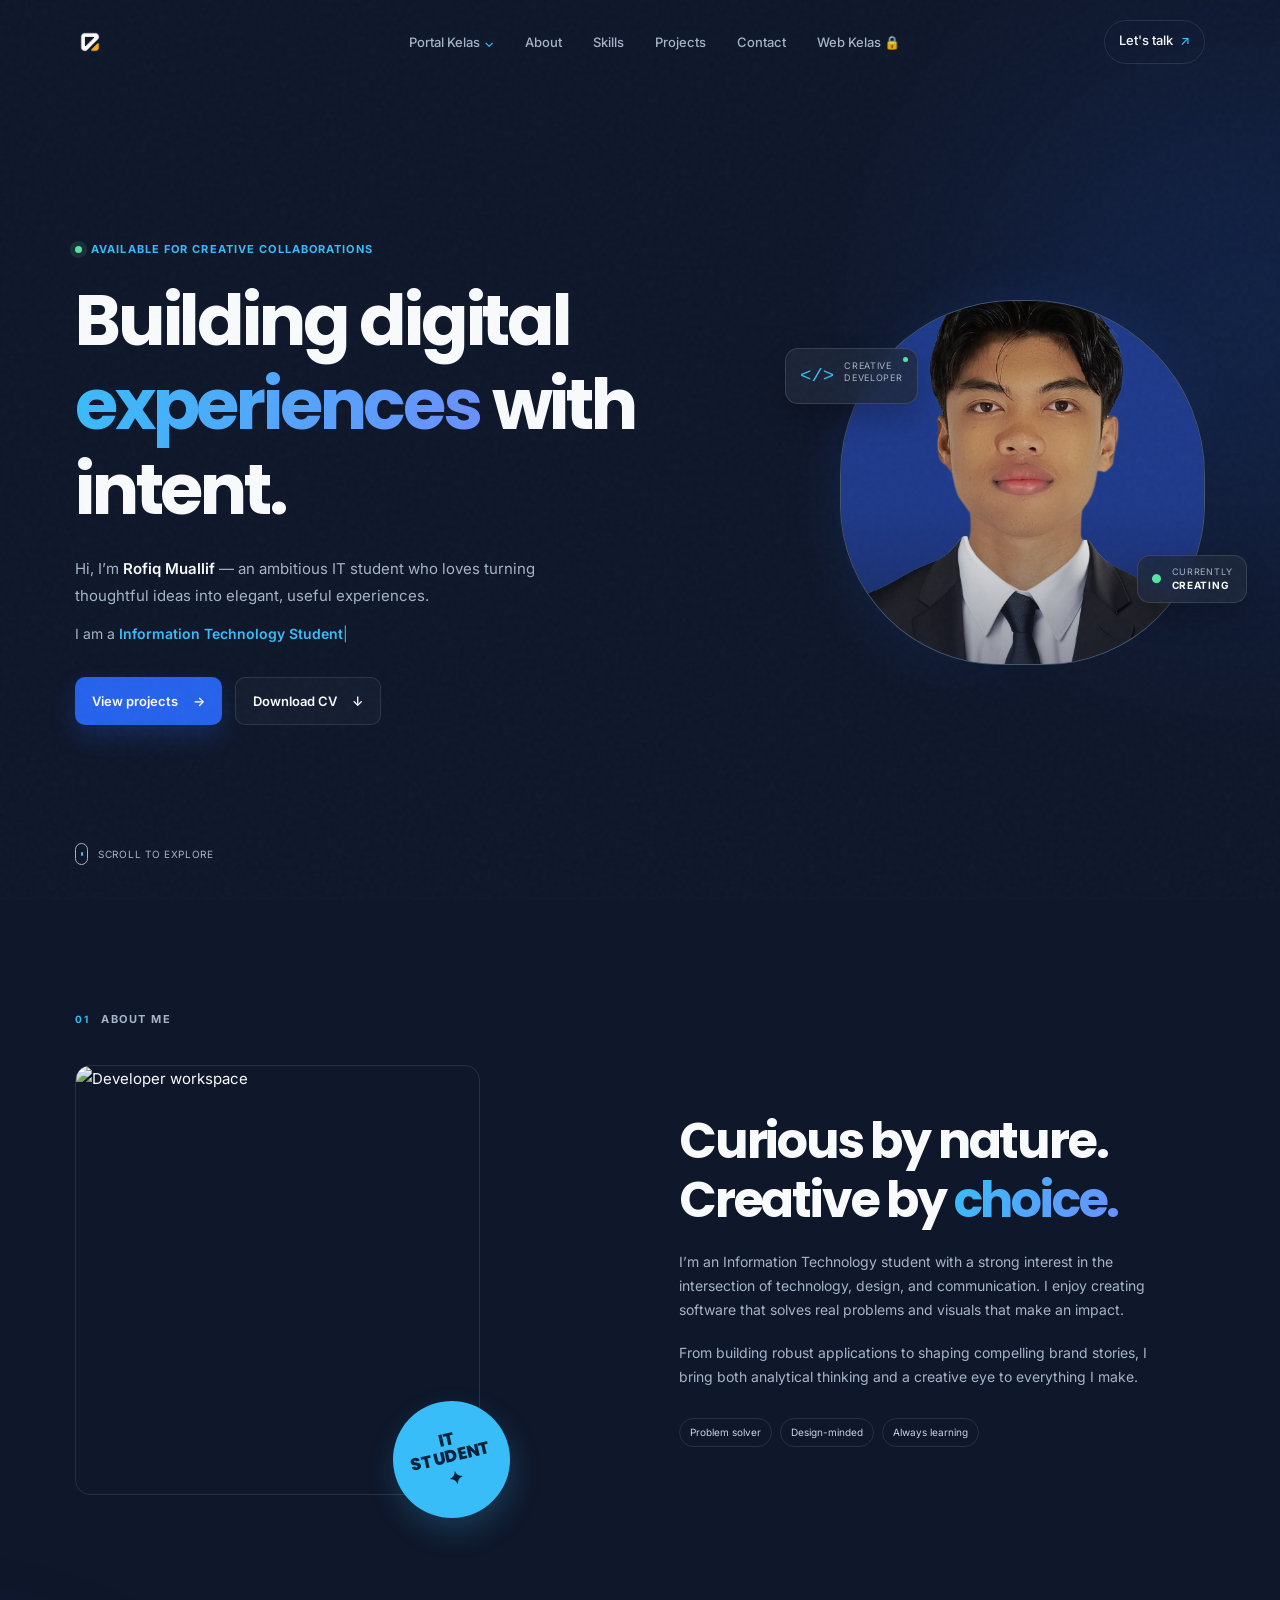
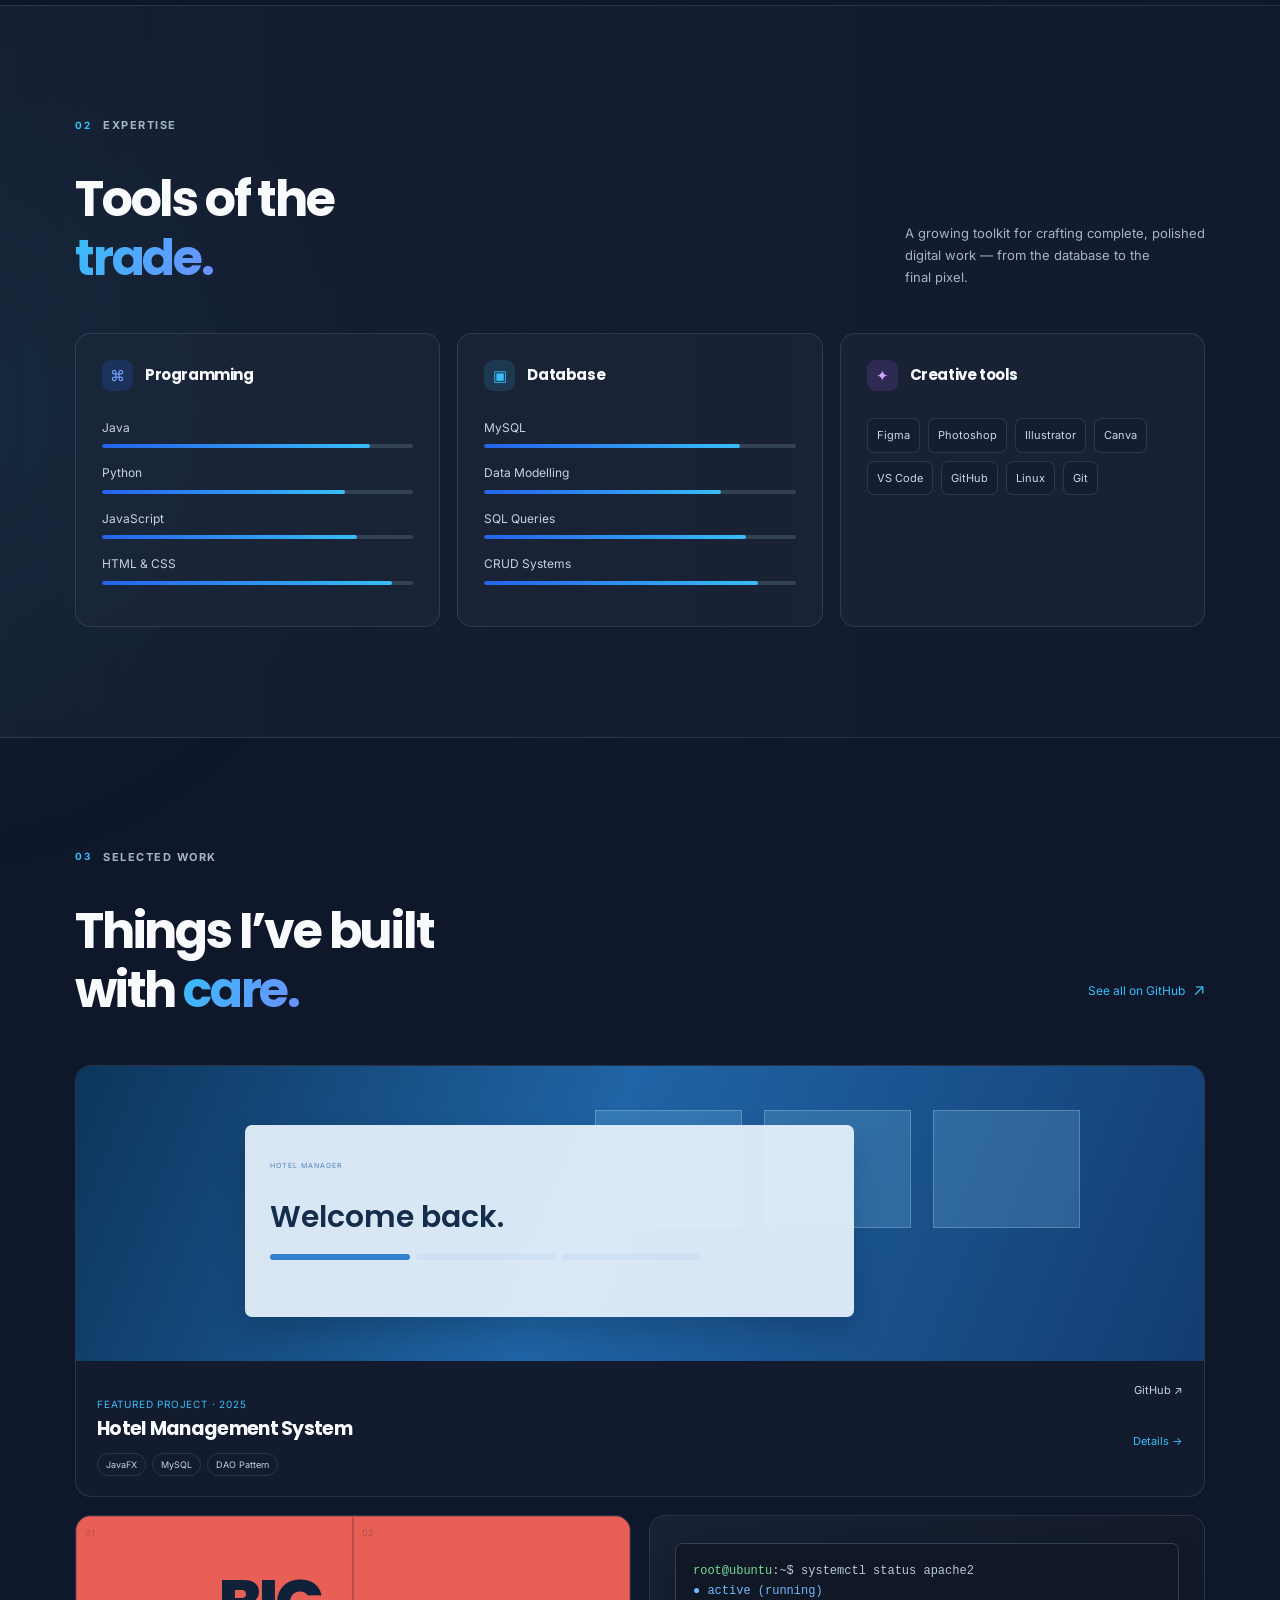
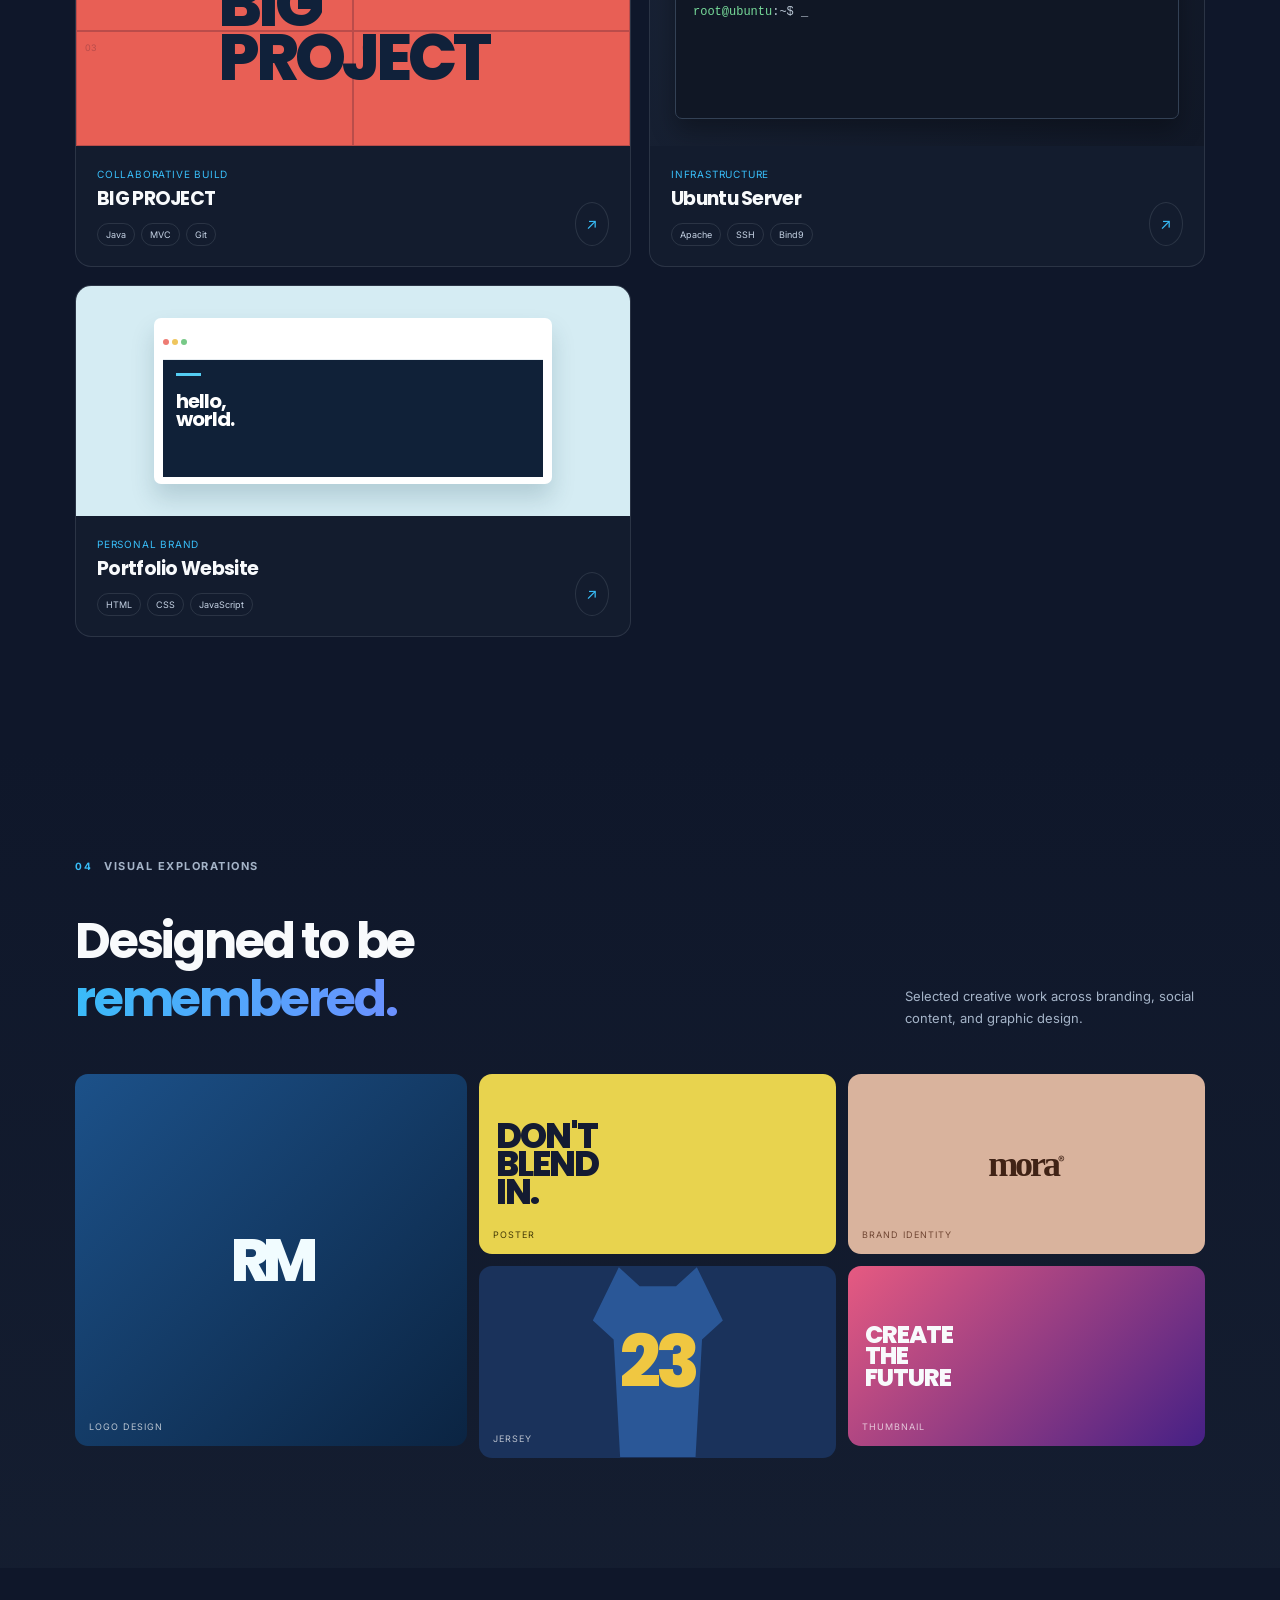
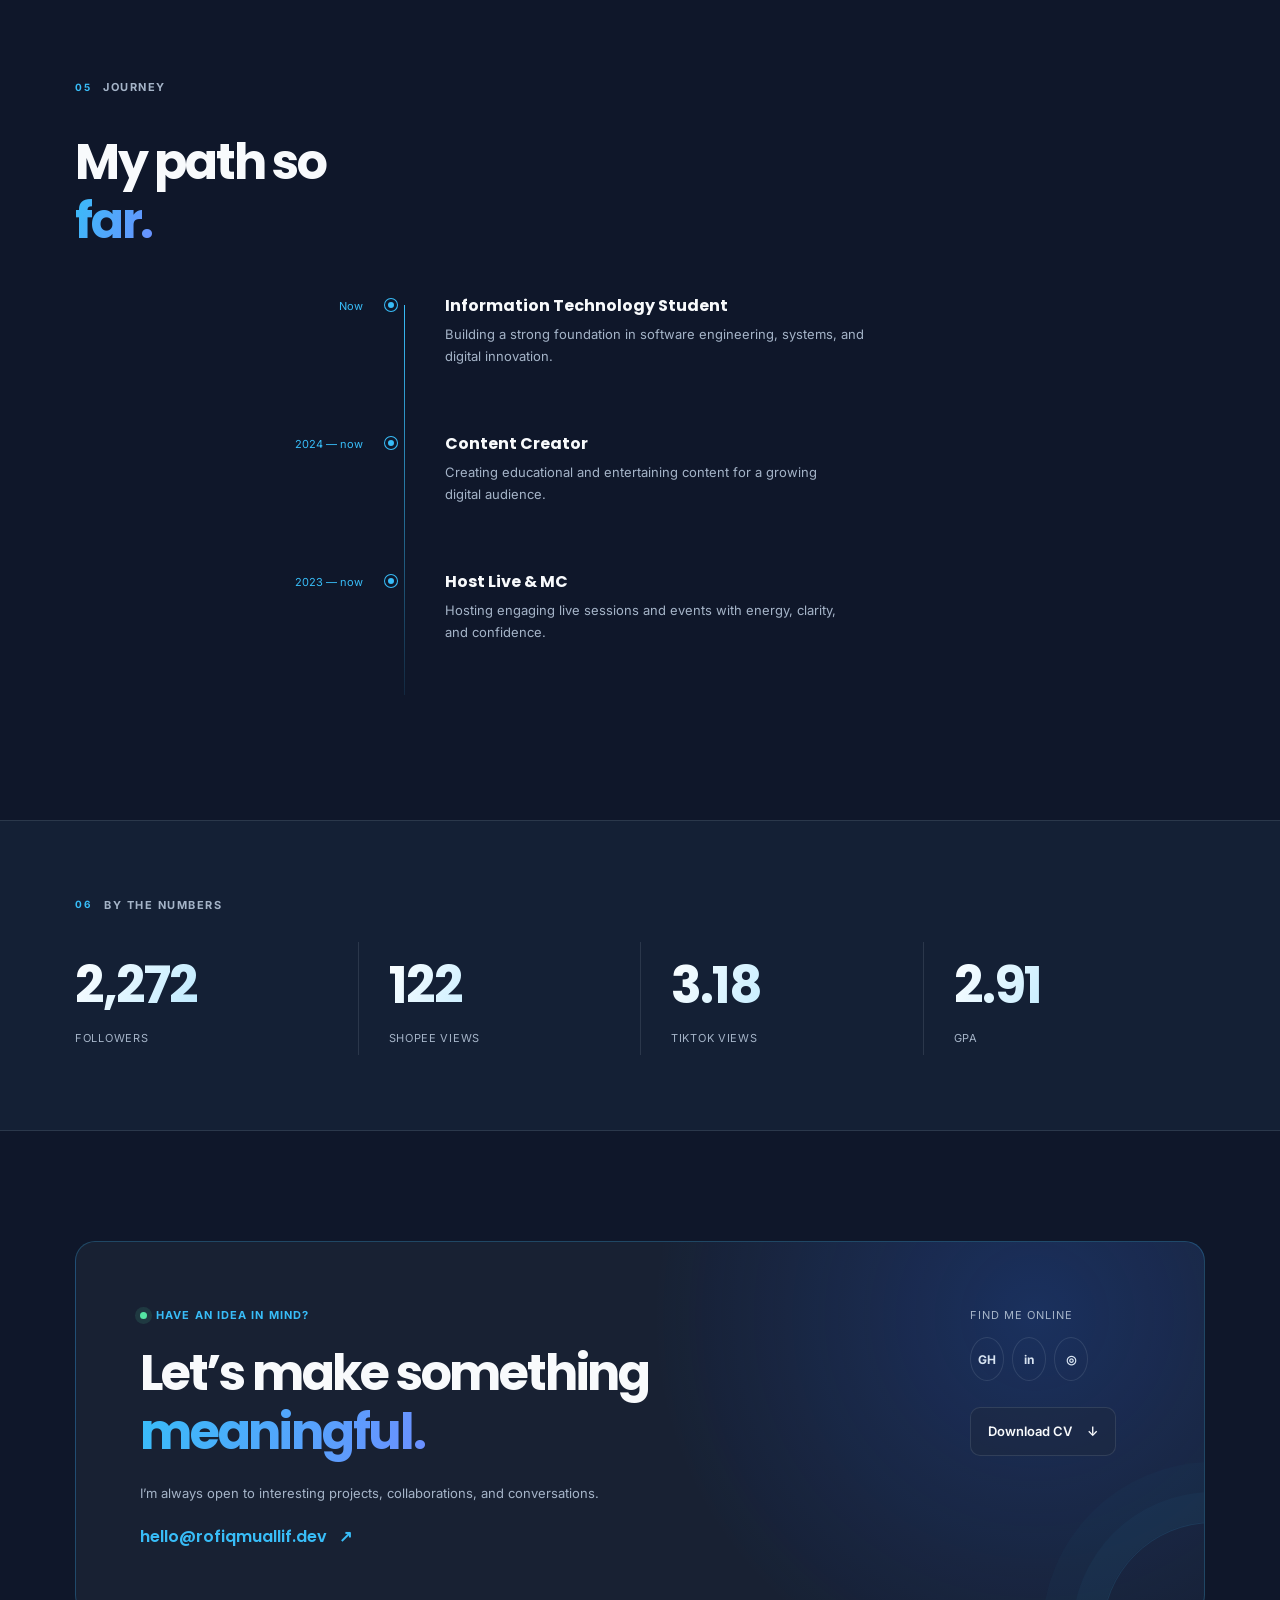
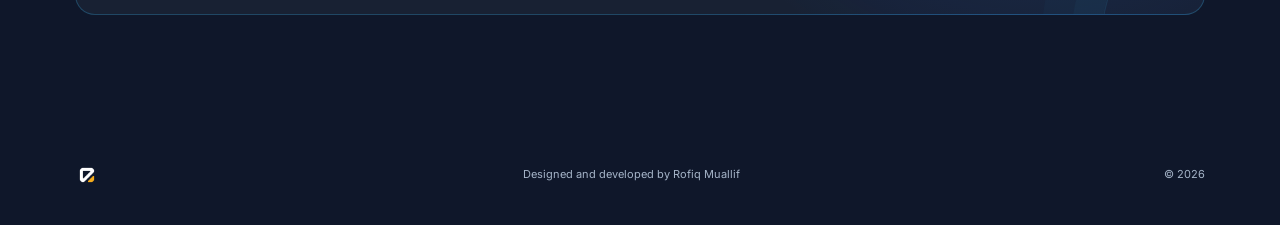
==== commit 2beb9b67: "Add portal menu links to the main navigation" ====
--- a/index.html
+++ b/index.html
@@ -24,6 +24,7 @@
   <link href="https://fonts.googleapis.com/css2?family=Inter:wght@400;500;600;700&family=Poppins:wght@500;600;700;800&display=swap" rel="stylesheet">
   <link rel="stylesheet" href="css/style.css">
   <link rel="stylesheet" href="css/accessibility.css">
+  <link rel="stylesheet" href="css/portal-menu.css">
   <script type="application/ld+json">
     {"@context":"https://schema.org","@type":"Person","name":"Rofiq Muallif","url":"https://rofiqmuallif.github.io/","jobTitle":"Information Technology Student","knowsAbout":["Software Development","Graphic Design","Digital Marketing"],"sameAs":["https://github.com/","https://linkedin.com/","https://instagram.com/"]}
   </script>
@@ -41,6 +42,7 @@
       </a>
       <button class="menu-toggle" type="button" aria-label="Open navigation" aria-controls="primary-menu" aria-expanded="false"><span></span><span></span></button>
       <div class="nav-links" id="primary-menu">
+        <details class="portal-menu"><summary>Portal Kelas</summary><div><a href="kelas/">Dashboard</a><a href="kelas/pengumuman.html">Pengumuman</a><a href="kelas/jadwal.html">Jadwal</a><a href="kelas/materi.html">Materi</a><a href="kelas/tugas.html">Tugas</a><a href="kelas/galeri.html">Galeri</a><a href="kelas/dosen.html">Dosen</a><a href="kelas/anggota.html">Anggota</a><a href="kelas/struktur.html">Struktur</a><a href="kelas/kontak.html">Kontak</a></div></details>
         <a href="#about">About</a><a href="#skills">Skills</a><a href="#projects">Projects</a><a href="#contact">Contact</a><a href="web-kelas/">Web Kelas 🔒</a>
       </div>
       <a class="nav-cta" href="#contact">Let's talk <span>↗</span></a>
--- a/css/portal-menu.css
+++ b/css/portal-menu.css
@@ -0,0 +1 @@
+.portal-menu{position:relative;color:#a5b4c8;font-size:13px;font-weight:500}.portal-menu summary{cursor:pointer;list-style:none}.portal-menu summary::-webkit-details-marker{display:none}.portal-menu summary:after{content:'⌄';color:#38bdf8;margin-left:4px}.portal-menu>div{position:absolute;top:28px;left:-16px;z-index:20;width:180px;display:grid;gap:2px;padding:10px;border:1px solid rgba(203,213,225,.13);border-radius:12px;background:rgba(23,35,56,.97);box-shadow:0 18px 35px rgba(0,0,0,.22);backdrop-filter:blur(12px)}.portal-menu>div a{padding:7px 9px;border-radius:7px;font-size:11px}.portal-menu>div a:hover{background:rgba(56,189,248,.11)}@media(max-width:760px){.portal-menu{width:100%}.portal-menu>div{position:static;width:100%;margin-top:7px;background:rgba(15,23,42,.35);box-shadow:none}}
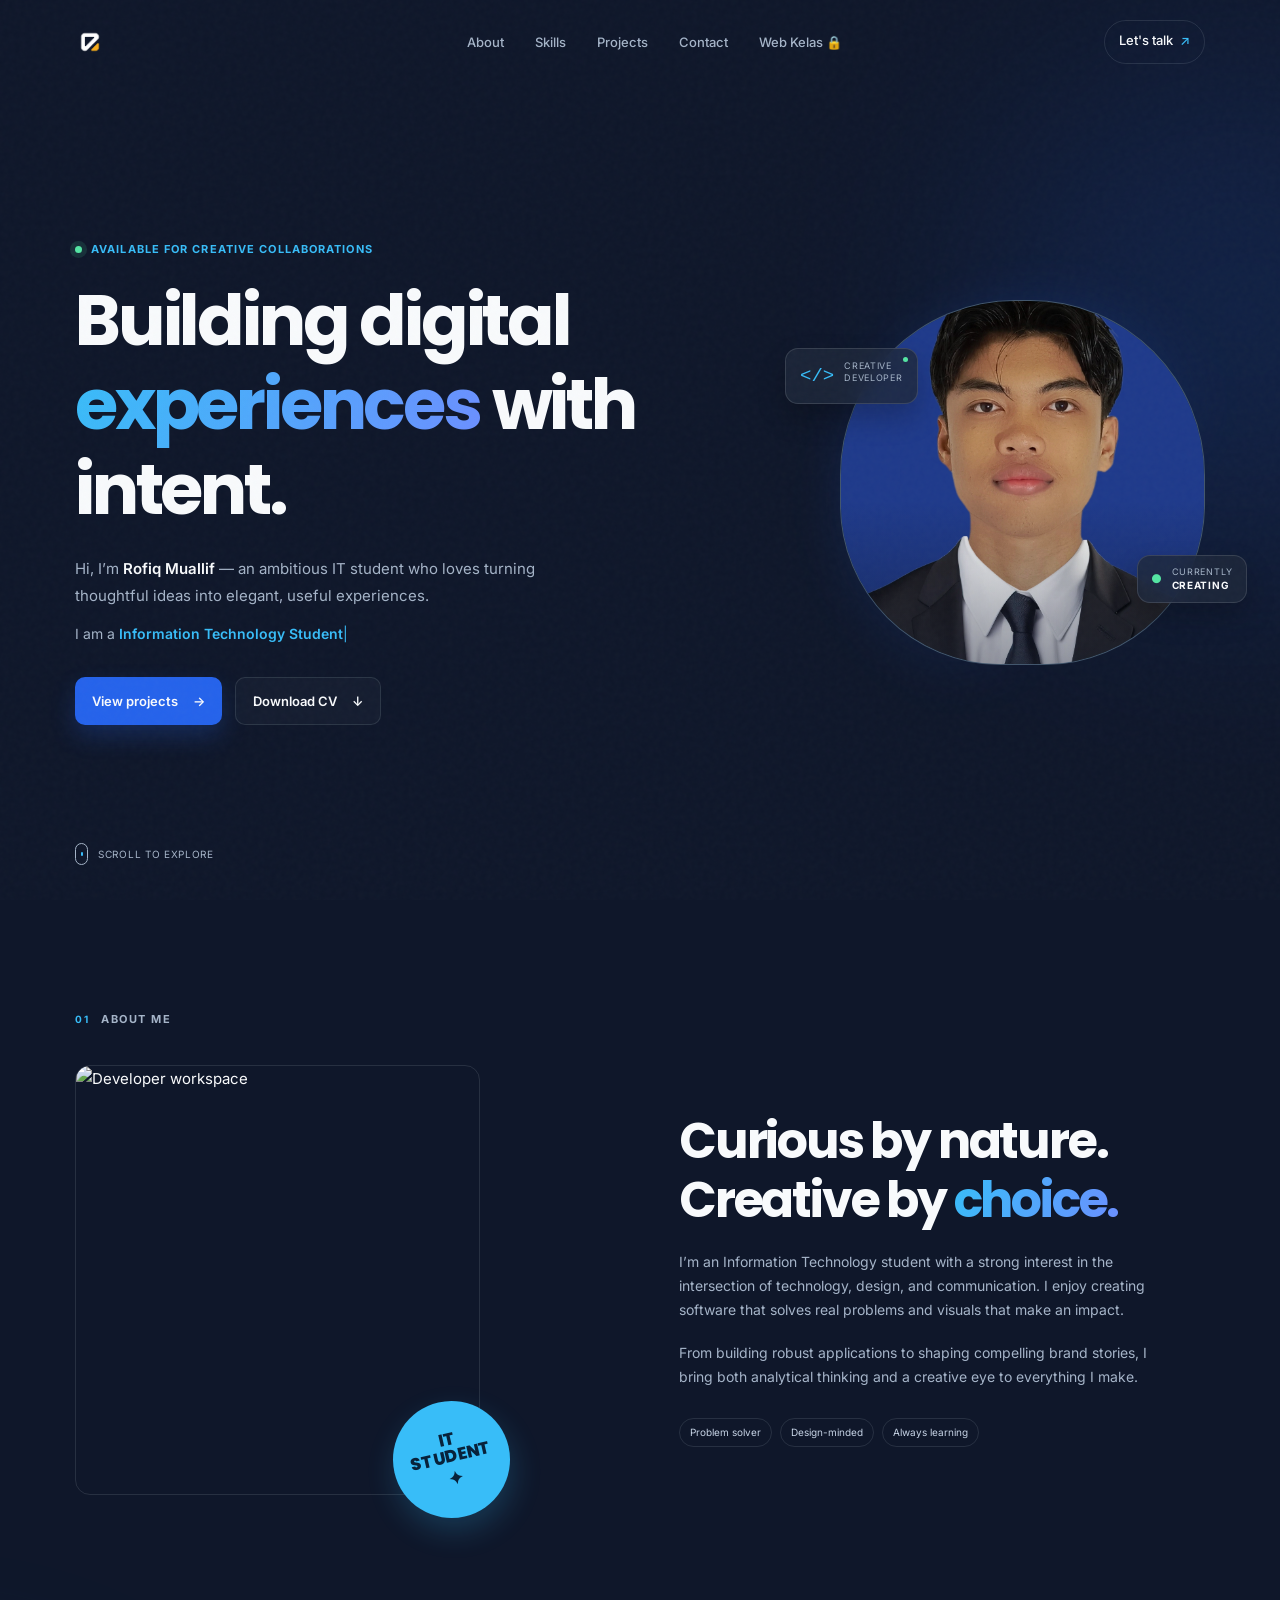
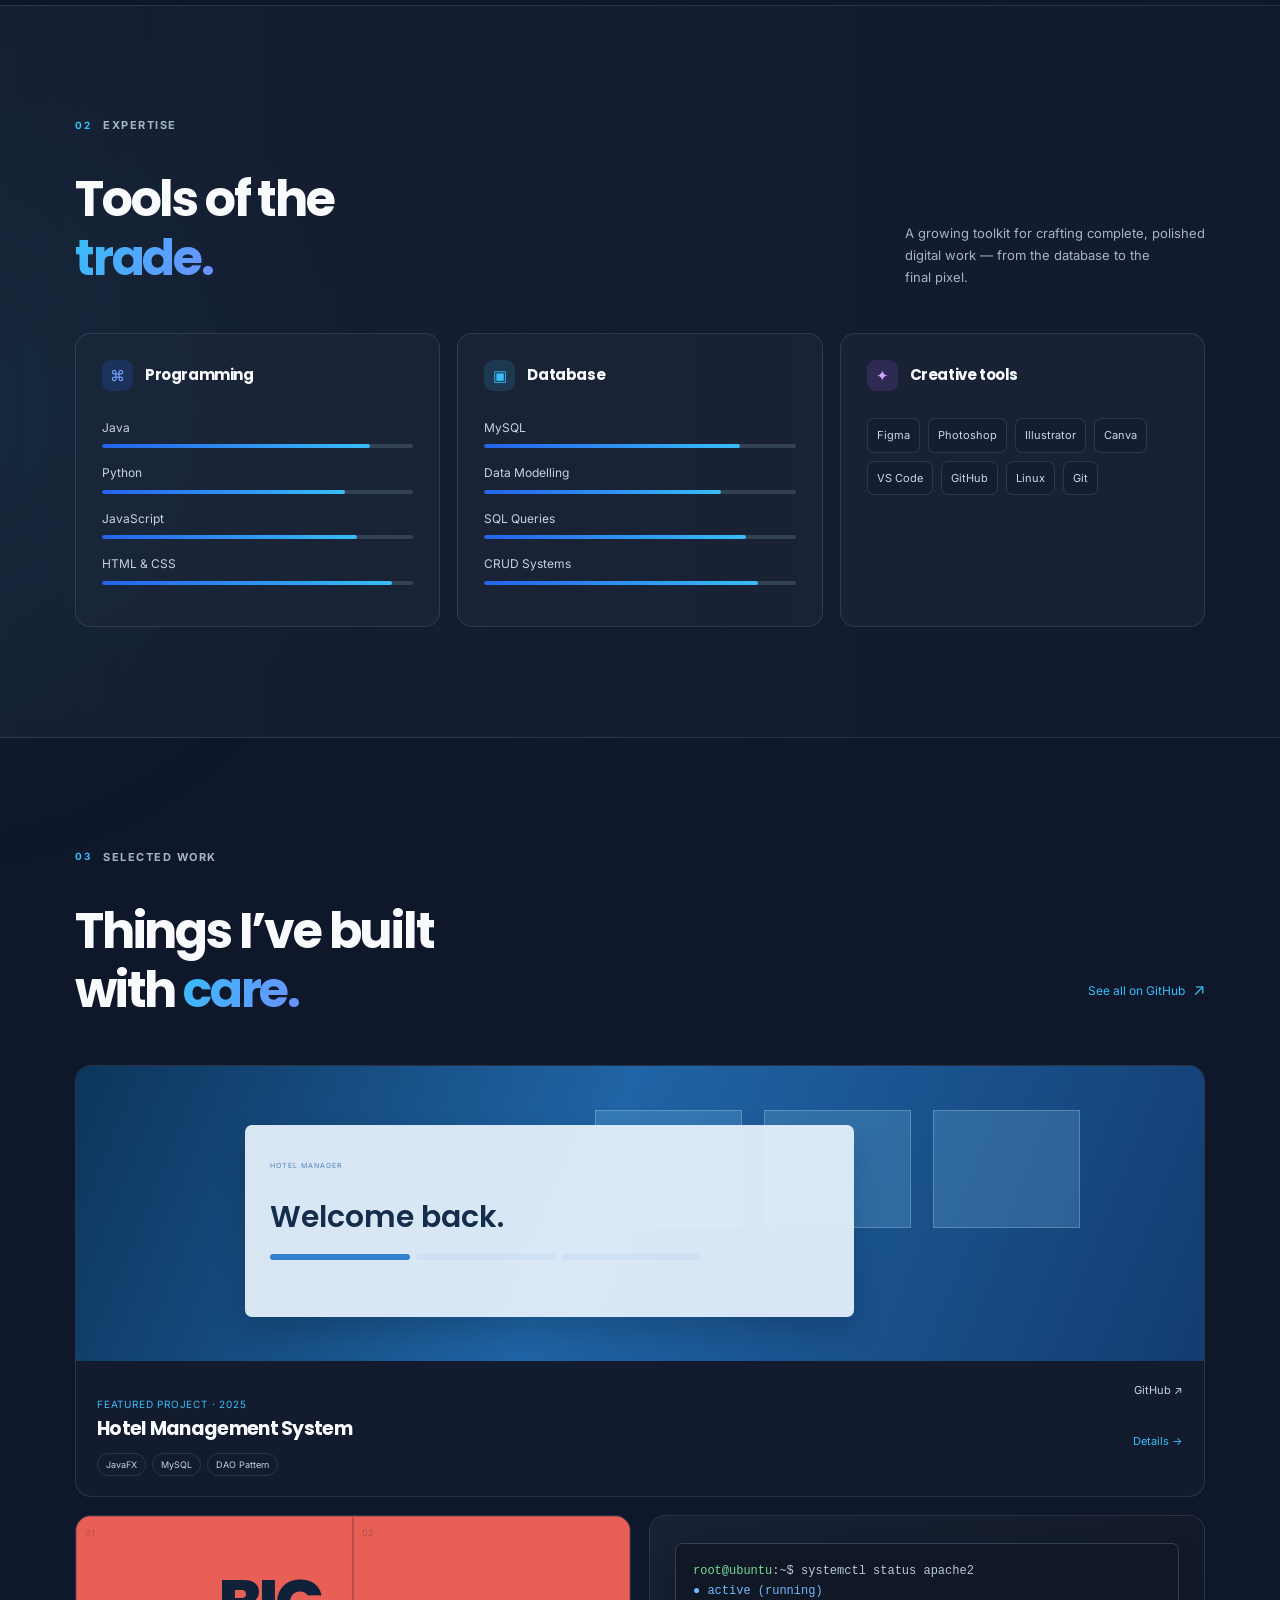
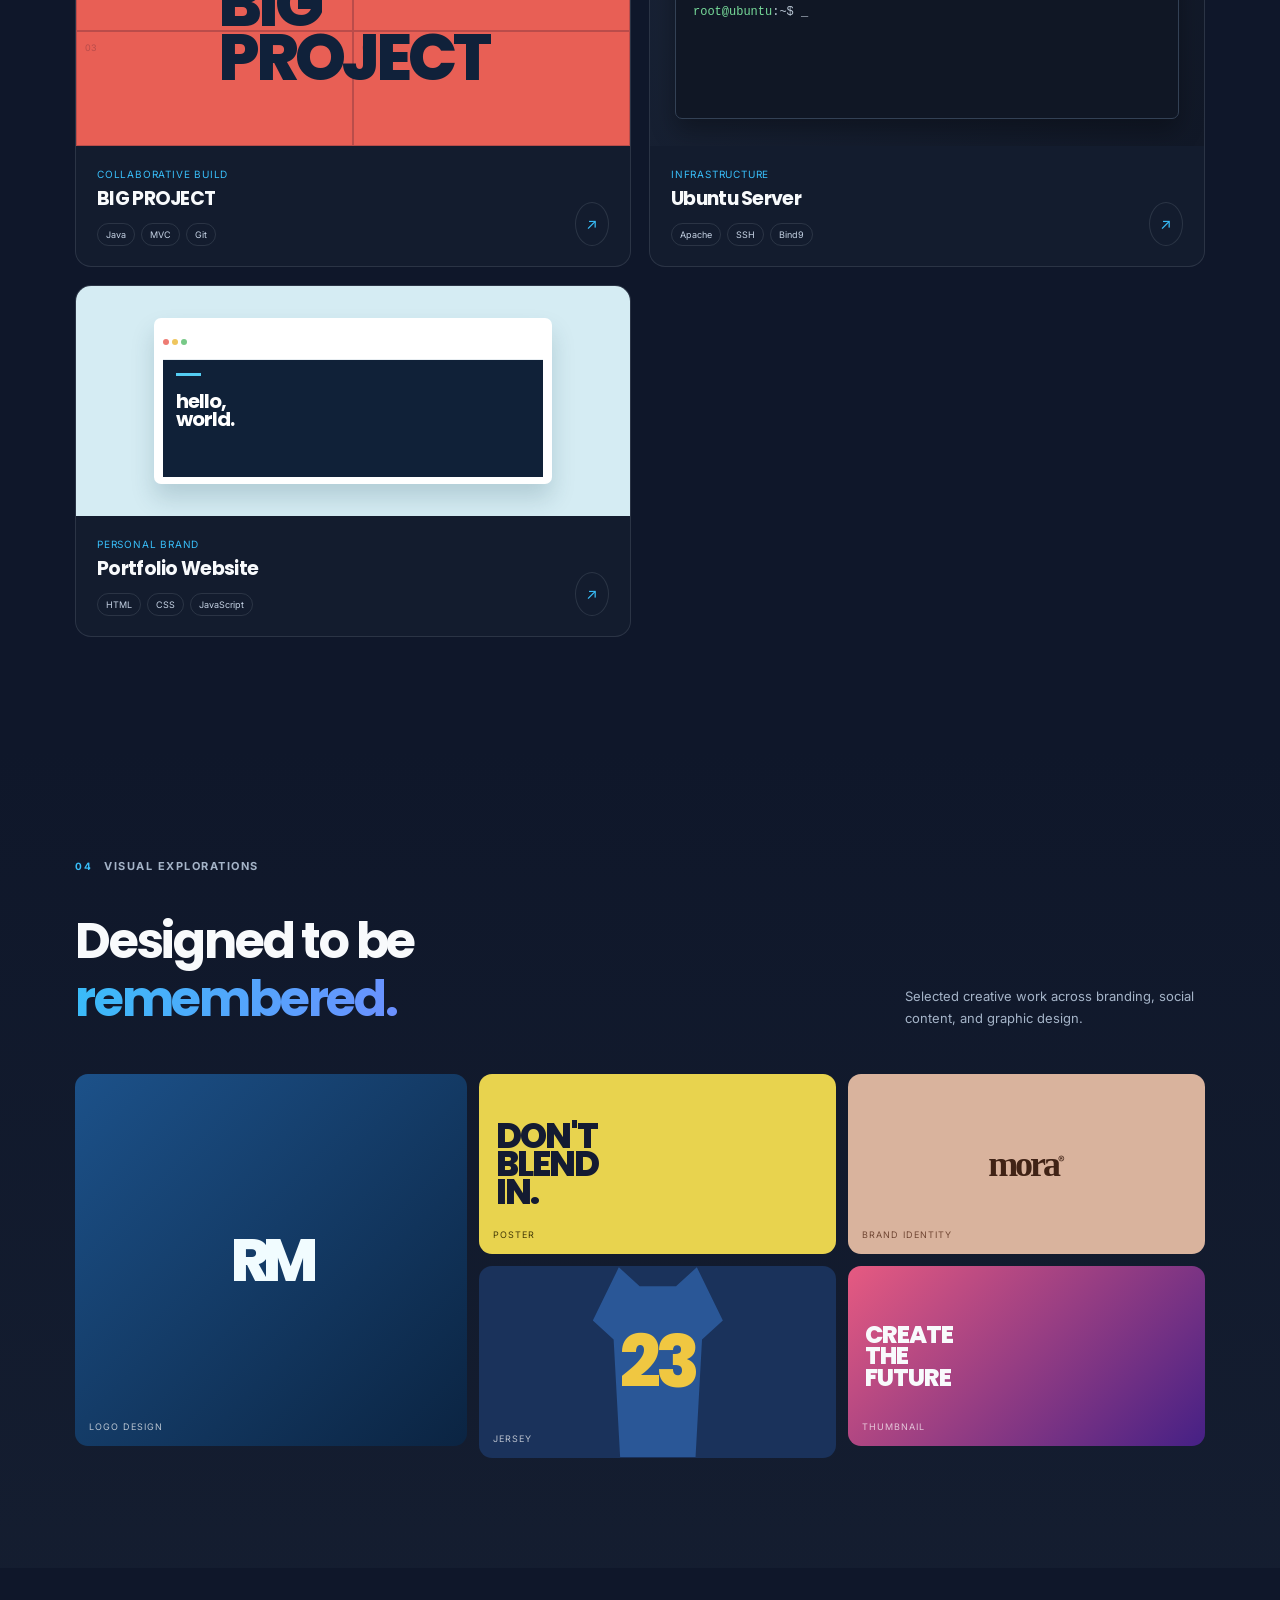
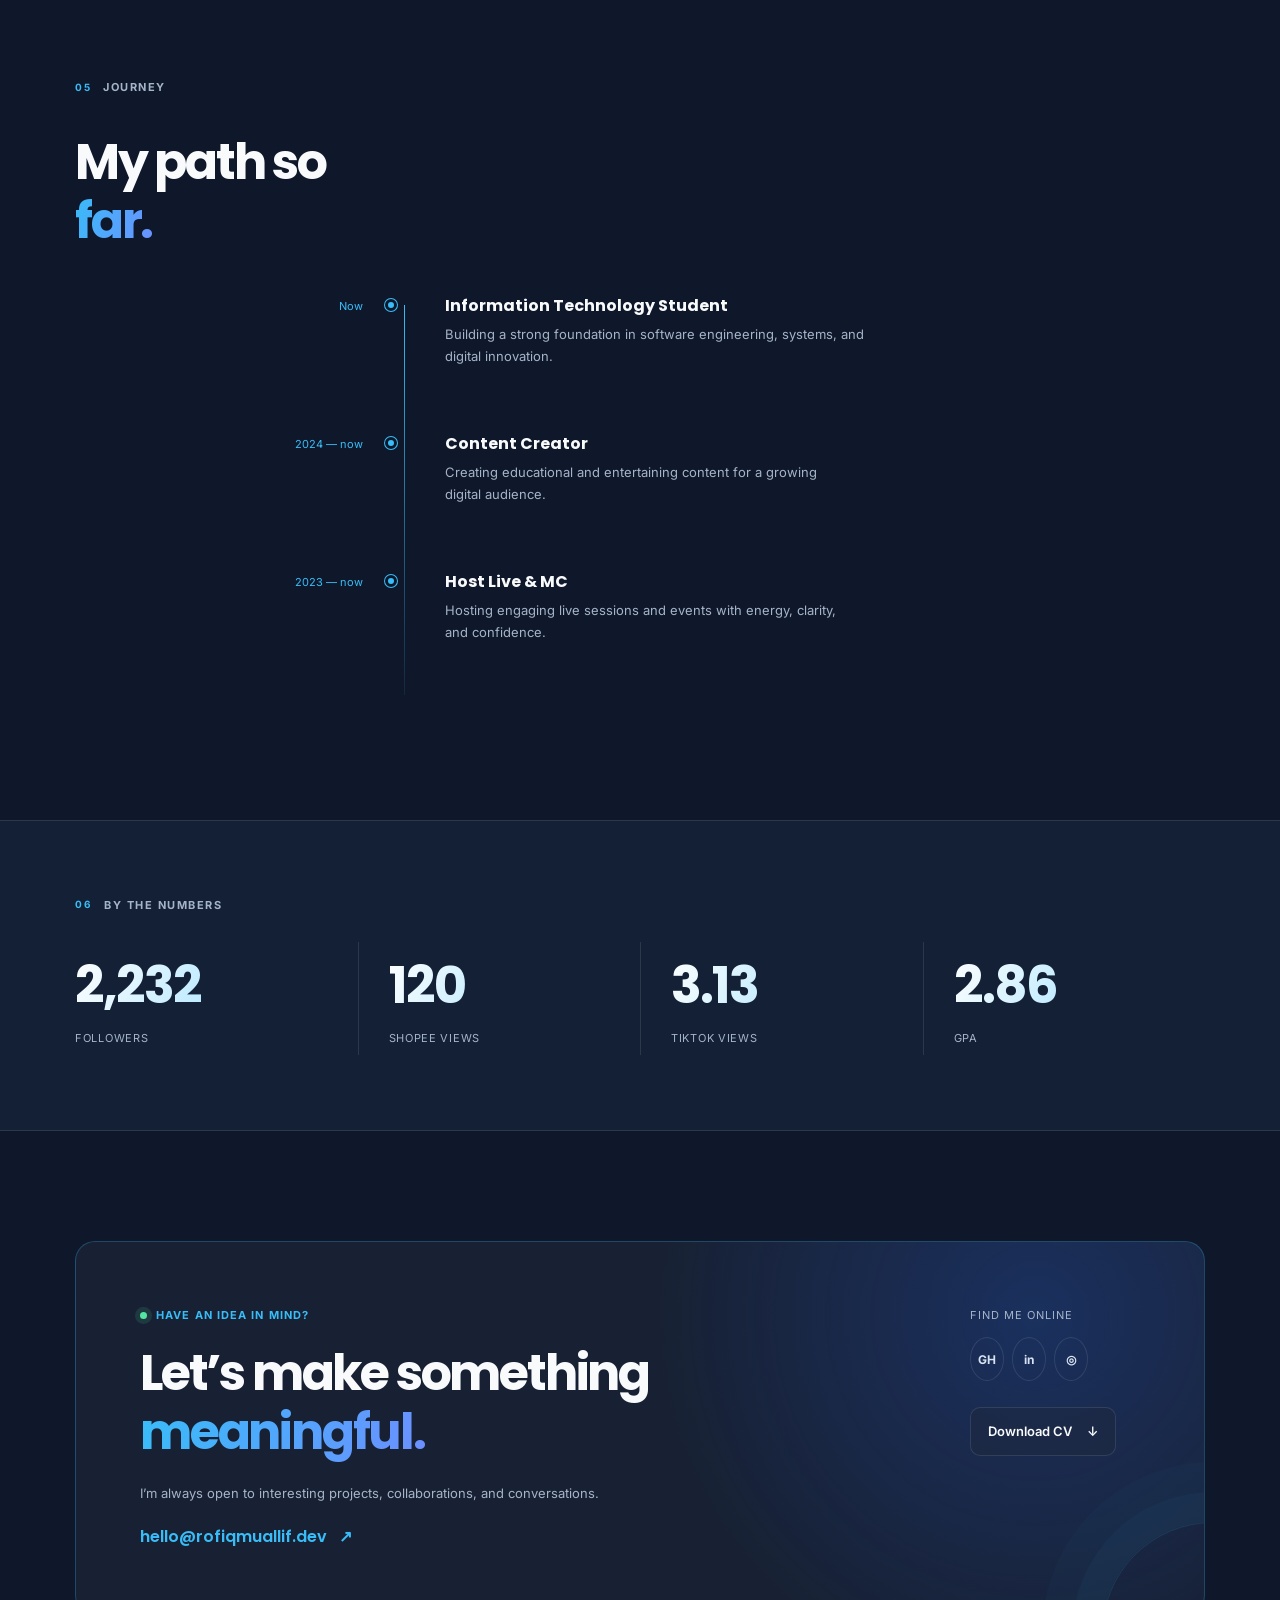
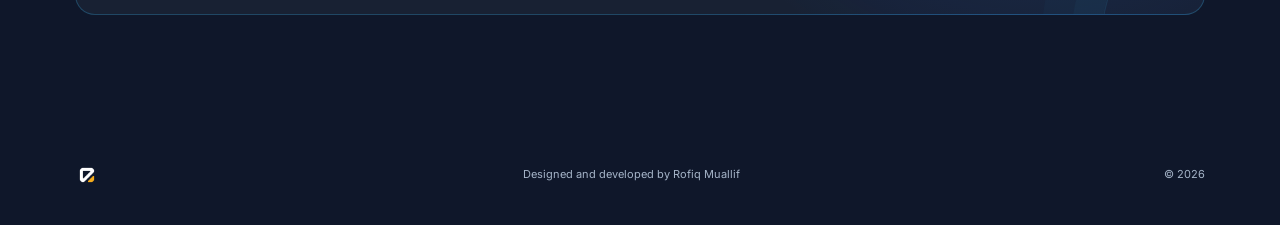
==== commit 6ffd407f: "Require class login before entering kelas" ====
--- a/index.html
+++ b/index.html
@@ -24,7 +24,6 @@
   <link href="https://fonts.googleapis.com/css2?family=Inter:wght@400;500;600;700&family=Poppins:wght@500;600;700;800&display=swap" rel="stylesheet">
   <link rel="stylesheet" href="css/style.css">
   <link rel="stylesheet" href="css/accessibility.css">
-  <link rel="stylesheet" href="css/portal-menu.css">
   <script type="application/ld+json">
     {"@context":"https://schema.org","@type":"Person","name":"Rofiq Muallif","url":"https://rofiqmuallif.github.io/","jobTitle":"Information Technology Student","knowsAbout":["Software Development","Graphic Design","Digital Marketing"],"sameAs":["https://github.com/","https://linkedin.com/","https://instagram.com/"]}
   </script>
@@ -42,7 +41,6 @@
       </a>
       <button class="menu-toggle" type="button" aria-label="Open navigation" aria-controls="primary-menu" aria-expanded="false"><span></span><span></span></button>
       <div class="nav-links" id="primary-menu">
-        <details class="portal-menu"><summary>Portal Kelas</summary><div><a href="kelas/">Dashboard</a><a href="kelas/pengumuman.html">Pengumuman</a><a href="kelas/jadwal.html">Jadwal</a><a href="kelas/materi.html">Materi</a><a href="kelas/tugas.html">Tugas</a><a href="kelas/galeri.html">Galeri</a><a href="kelas/dosen.html">Dosen</a><a href="kelas/anggota.html">Anggota</a><a href="kelas/struktur.html">Struktur</a><a href="kelas/kontak.html">Kontak</a></div></details>
         <a href="#about">About</a><a href="#skills">Skills</a><a href="#projects">Projects</a><a href="#contact">Contact</a><a href="web-kelas/">Web Kelas 🔒</a>
       </div>
       <a class="nav-cta" href="#contact">Let's talk <span>↗</span></a>
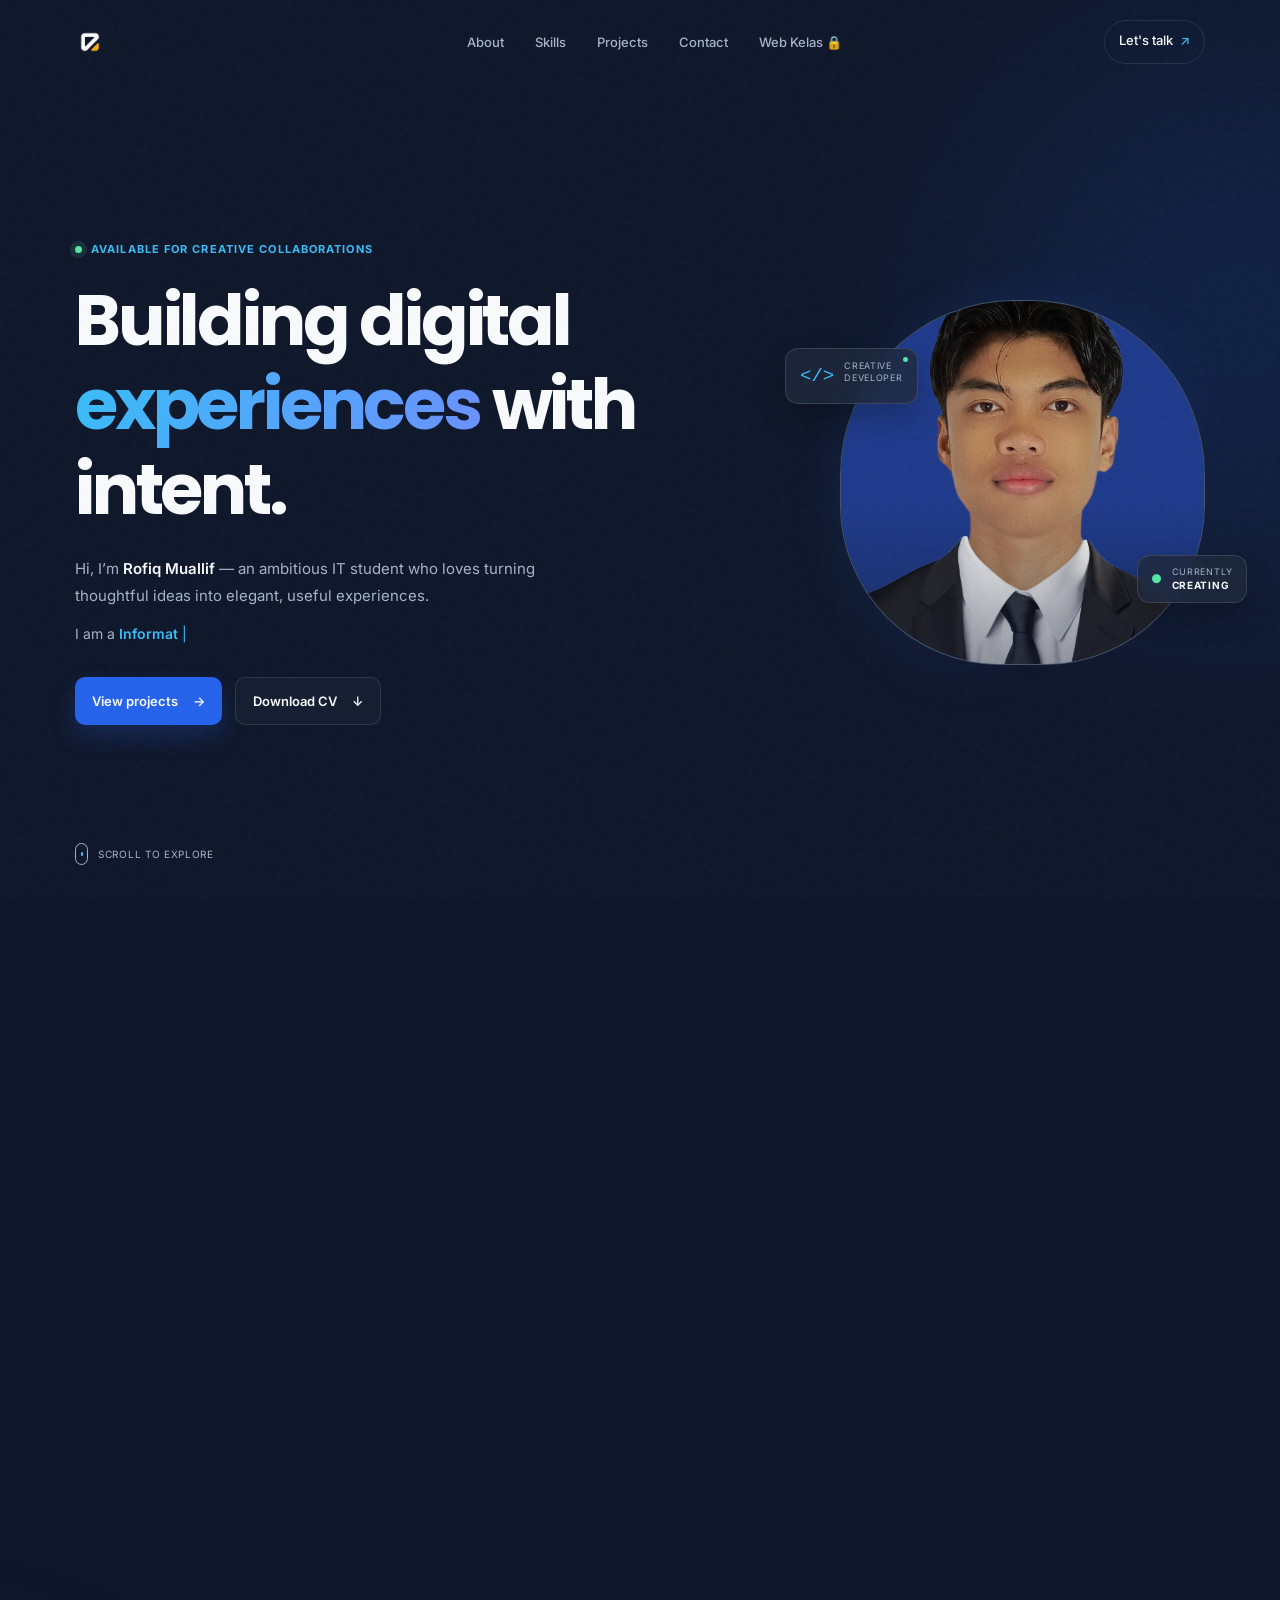
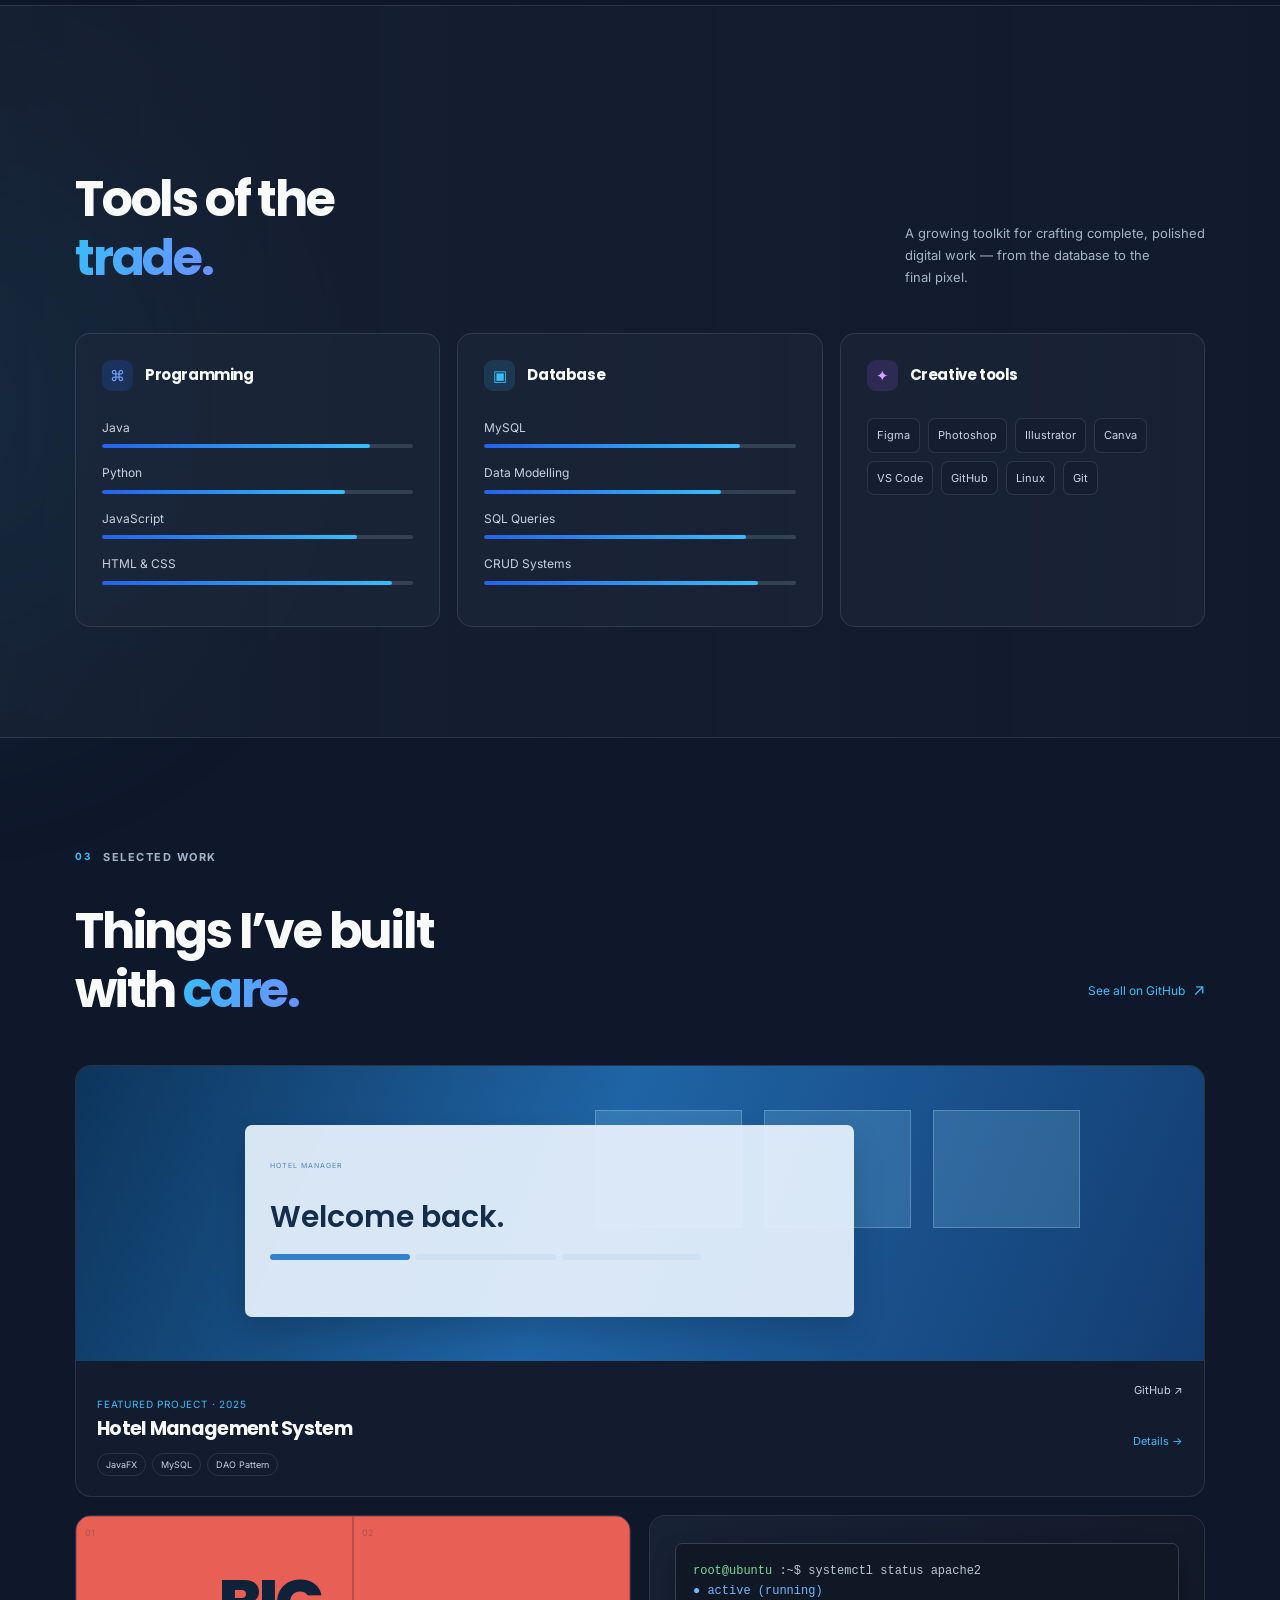
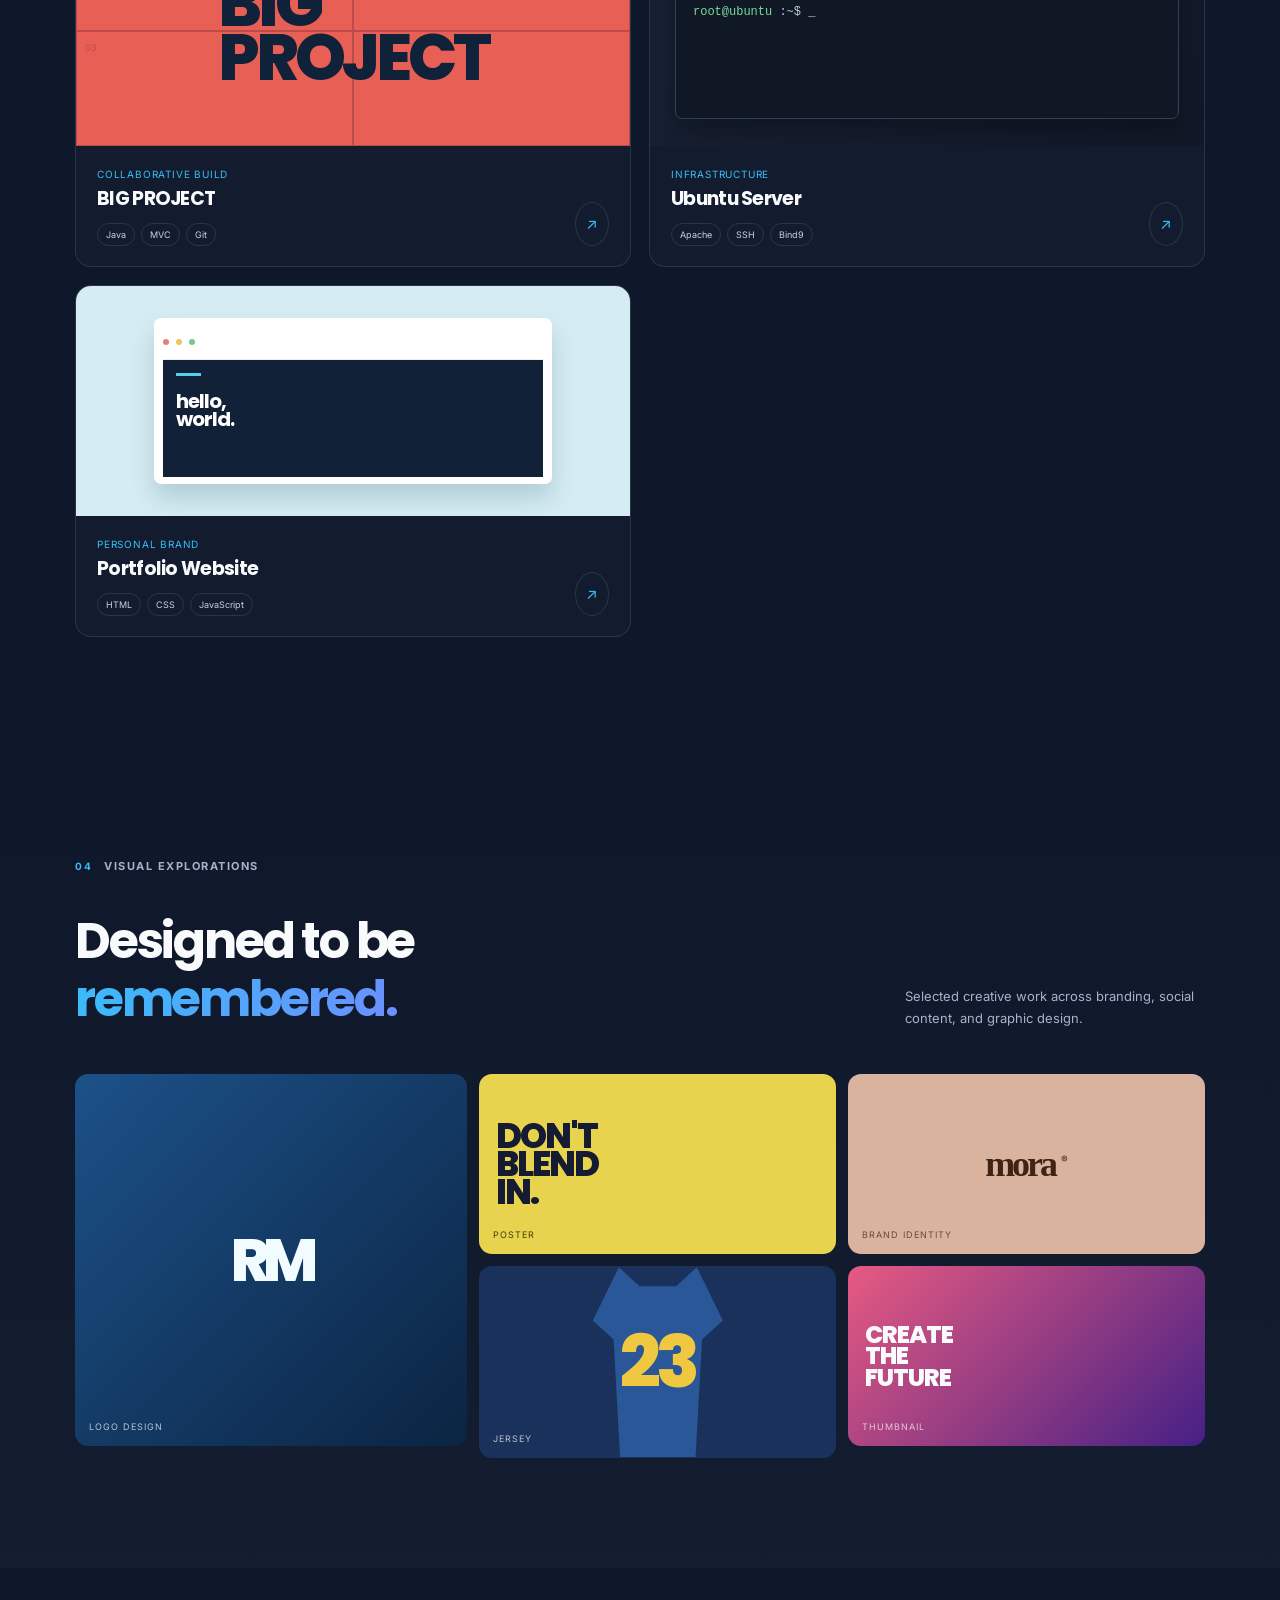
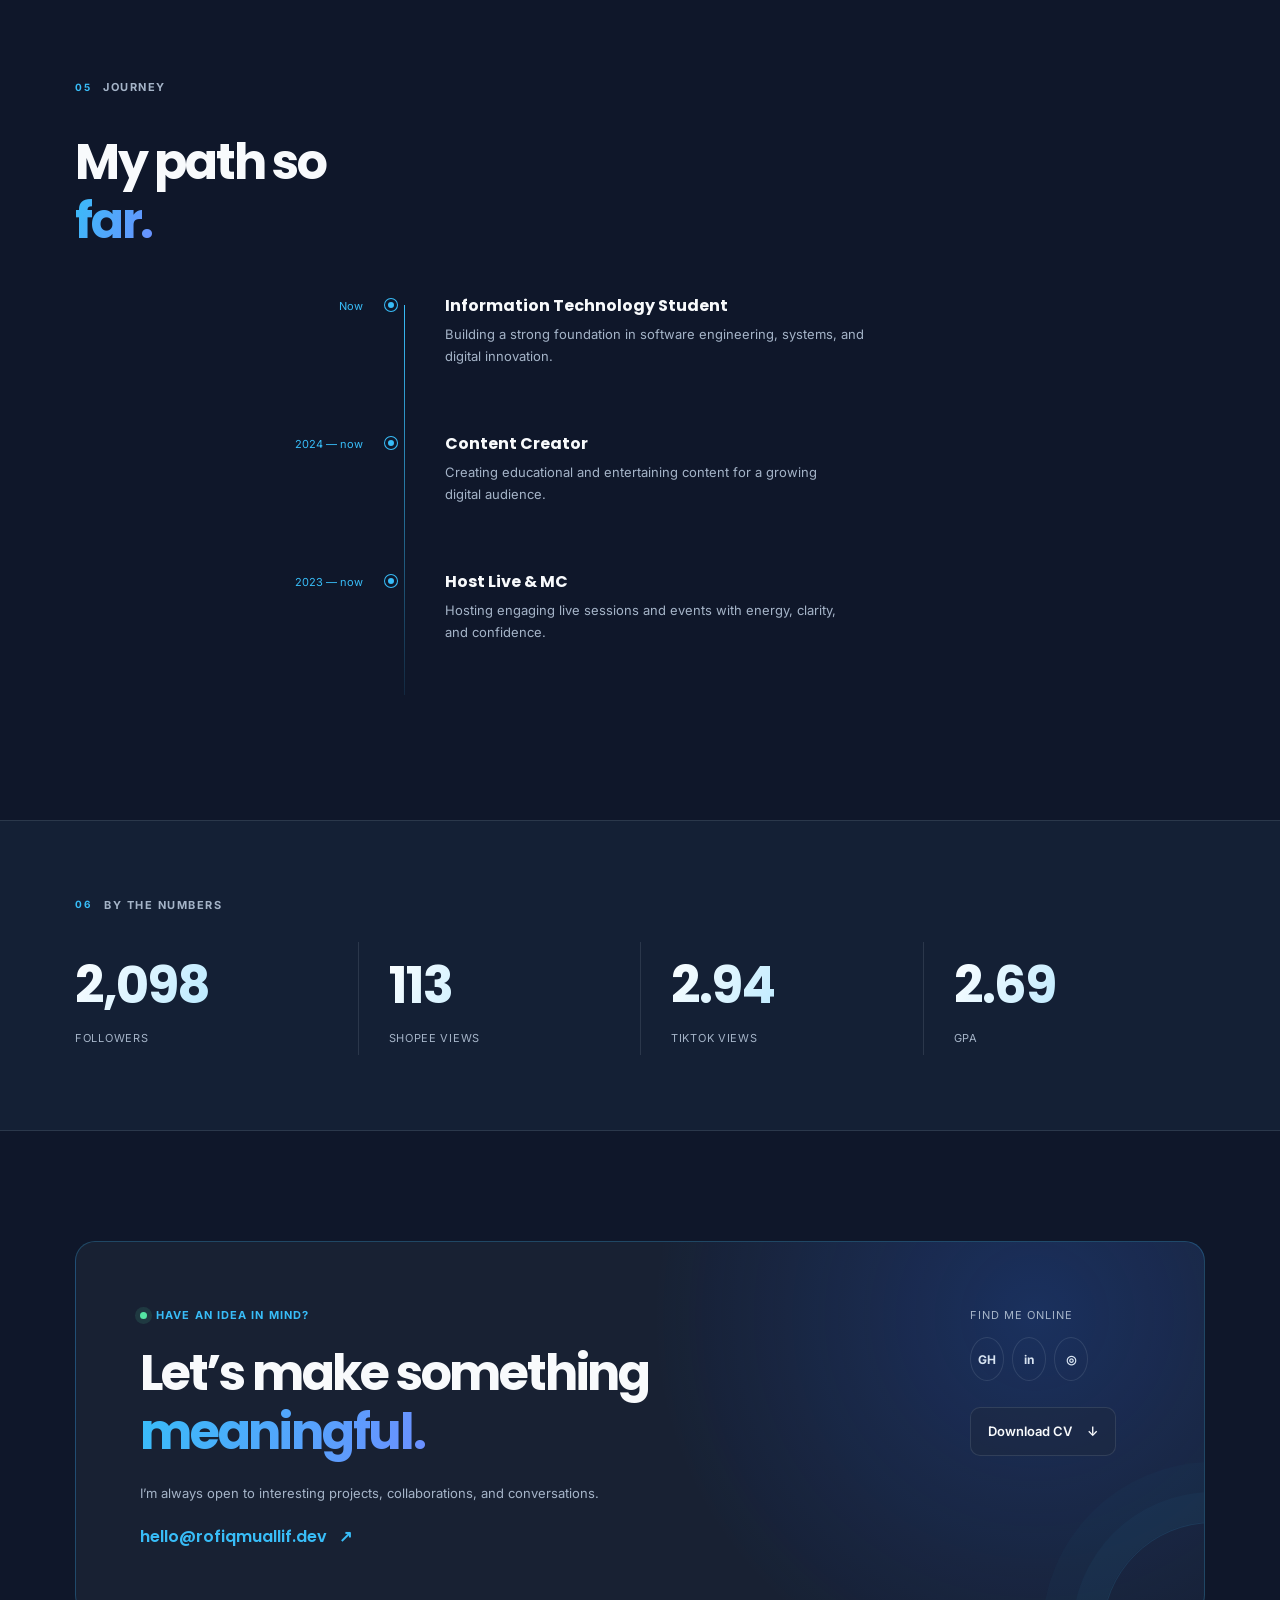
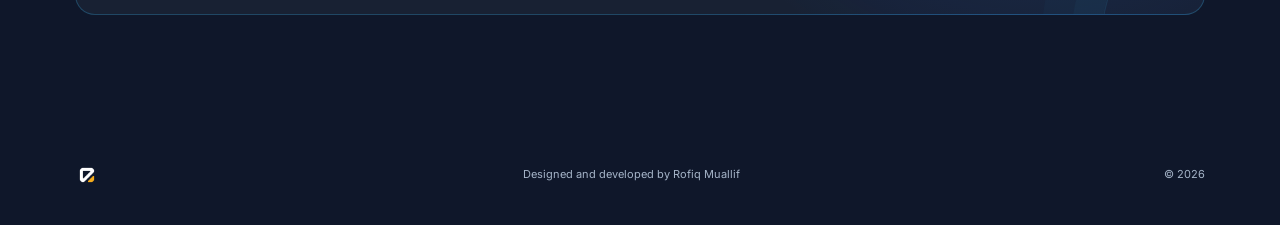
==== commit 63a15099: "Refactor app layout and update supporting components" ====
--- a/index.html
+++ b/index.html
@@ -1,130 +1,838 @@
 <!DOCTYPE html>
 <html lang="en">
-<head>
-  <meta charset="UTF-8">
-  <meta name="viewport" content="width=device-width, initial-scale=1.0">
-  <meta name="description" content="Rofiq Muallif is an Information Technology student, software developer, graphic designer, and content creator based in Indonesia.">
-  <meta name="keywords" content="Rofiq Muallif, portfolio, software developer, graphic designer, IT student, Indonesia">
-  <meta name="author" content="Rofiq Muallif">
-  <meta name="robots" content="index, follow">
-  <link rel="canonical" href="https://rofiqmuallif.github.io/">
-  <meta property="og:title" content="Rofiq Muallif | Portfolio">
-  <meta property="og:description" content="Information Technology Student · Software Developer · Creative">
-  <meta property="og:type" content="website">
-  <meta property="og:url" content="https://rofiqmuallif.github.io/">
-  <meta property="og:site_name" content="Rofiq Muallif">
-  <meta property="og:locale" content="en_US">
-  <meta name="twitter:card" content="summary">
-  <meta name="twitter:title" content="Rofiq Muallif | Portfolio">
-  <meta name="twitter:description" content="Information Technology Student · Software Developer · Creative">
-  <meta name="theme-color" content="#0f172a">
-  <title>Rofiq Muallif | Portfolio</title>
-  <link rel="preconnect" href="https://fonts.googleapis.com">
-  <link rel="preconnect" href="https://fonts.gstatic.com" crossorigin>
-  <link href="https://fonts.googleapis.com/css2?family=Inter:wght@400;500;600;700&family=Poppins:wght@500;600;700;800&display=swap" rel="stylesheet">
-  <link rel="stylesheet" href="css/style.css">
-  <link rel="stylesheet" href="css/accessibility.css">
-  <script type="application/ld+json">
-    {"@context":"https://schema.org","@type":"Person","name":"Rofiq Muallif","url":"https://rofiqmuallif.github.io/","jobTitle":"Information Technology Student","knowsAbout":["Software Development","Graphic Design","Digital Marketing"],"sameAs":["https://github.com/","https://linkedin.com/","https://instagram.com/"]}
-  </script>
-</head>
-<body class="no-js">
-  <a class="skip-link" href="#main-content">Skip to main content</a>
-  <div class="noise" aria-hidden="true"></div>
-  <div class="orb orb-one" aria-hidden="true"></div><div class="orb orb-two" aria-hidden="true"></div>
-
-  <!-- Navigation -->
-  <header class="site-header" id="top">
-    <nav class="nav container" aria-label="Primary navigation">
+  <head>
+    <meta charset="UTF-8">
+    <meta name="viewport" content="width=device-width, initial-scale=1.0">
+    <meta name="description" content="Rofiq Muallif is an Information Technology student, software developer, graphic designer, and content creator based in Indonesia.">
+    <meta name="keywords" content="Rofiq Muallif, portfolio, software developer, graphic designer, IT student, Indonesia">
+    <meta name="author" content="Rofiq Muallif">
+    <meta name="robots" content="index, follow">
+    <link rel="canonical" href="https://rofiqmuallif.github.io/">
+    <meta property="og:title" content="Rofiq Muallif | Portfolio">
+    <meta property="og:description" content="Information Technology Student · Software Developer · Creative">
+    <meta property="og:type" content="website">
+    <meta property="og:url" content="https://rofiqmuallif.github.io/">
+    <meta property="og:site_name" content="Rofiq Muallif">
+    <meta property="og:locale" content="en_US">
+    <meta name="twitter:card" content="summary">
+    <meta name="twitter:title" content="Rofiq Muallif | Portfolio">
+    <meta name="twitter:description" content="Information Technology Student · Software Developer · Creative">
+    <meta name="theme-color" content="#0f172a">
+    <title>
+      Rofiq Muallif | Portfolio
+    </title>
+    <link rel="preconnect" href="https://fonts.googleapis.com">
+    <link rel="preconnect" href="https://fonts.gstatic.com" crossorigin>
+    <link href="https://fonts.googleapis.com/css2?family=Inter:wght@400;500;600;700&family=Poppins:wght@500;600;700;800&display=swap" rel="stylesheet">
+    <link rel="stylesheet" href="css/style.css">
+    <link rel="stylesheet" href="css/accessibility.css">
+    <script type="application/ld+json">
+      {"@context":"https://schema.org","@type":"Person","name":"Rofiq Muallif","url":"https://rofiqmuallif.github.io/","jobTitle":"Information Technology Student","knowsAbout":["Software Development","Graphic Design","Digital Marketing"],"sameAs":["https://github.com/","https://linkedin.com/","https://instagram.com/"]}
+    </script>
+  </head>
+  <body class="no-js">
+    <a class="skip-link" href="#main-content">
+      Skip to main content
+    </a>
+    <div class="noise" aria-hidden="true">
+    </div>
+    <div class="orb orb-one" aria-hidden="true">
+    </div>
+    <div class="orb orb-two" aria-hidden="true">
+    </div>
+    <!-- Navigation -->
+    <header class="site-header" id="top">
+      <nav class="nav container" aria-label="Primary navigation">
+        <a class="logo" href="#top" aria-label="Rofiq Muallif home">
+          <img src="assets/images/logorofiq.png" alt="Rofiq Muallif home" class="logo-image">
+        </a>
+        <button class="menu-toggle" type="button" aria-label="Open navigation" aria-controls="primary-menu" aria-expanded="false">
+          <span>
+          </span>
+          <span>
+          </span>
+        </button>
+        <div class="nav-links" id="primary-menu">
+          <a href="#about">
+            About
+          </a>
+          <a href="#skills">
+            Skills
+          </a>
+          <a href="#projects">
+            Projects
+          </a>
+          <a href="#contact">
+            Contact
+          </a>
+          <a href="web-kelas/">
+            Web Kelas 🔒
+          </a>
+        </div>
+        <a class="nav-cta" href="#contact">
+          Let's talk
+          <span>
+            ↗
+          </span>
+        </a>
+      </nav>
+    </header>
+    <main id="main-content">
+      <!-- Hero -->
+      <section class="hero container" id="home">
+        <div class="hero-copy reveal">
+          <p class="eyebrow">
+            <i>
+            </i>
+            Available for creative collaborations
+          </p>
+          <h1>
+            Building digital
+            <br>
+            <em>
+              experiences
+            </em>
+            with intent.
+          </h1>
+          <p class="hero-intro">
+            Hi, I’m
+            <strong>
+              Rofiq Muallif
+            </strong>
+            — an ambitious IT student who loves turning thoughtful ideas into elegant, useful experiences.
+          </p>
+          <p class="type-line">
+            <span class="type-prefix">
+              I am a
+            </span>
+            <span id="typed" aria-live="off">
+              Information Technology Student
+            </span>
+            <span class="cursor" aria-hidden="true">
+              |
+            </span>
+          </p>
+          <div class="hero-actions">
+            <a class="button button-primary" href="#projects">
+              View projects
+              <span>
+                →
+              </span>
+            </a>
+            <a class="button button-ghost" href="assets/Rofiq-Muallif-CV.pdf" download>
+              Download CV
+              <span>
+                ↓
+              </span>
+            </a>
+          </div>
+        </div>
+        <div class="hero-visual reveal delay-2">
+          <div class="portrait-wrap">
+            <div class="portrait-glow">
+            </div>
+            <div class="portrait">
+              <img src="assets/images/foto_profile.jpg" alt="Portrait of Rofiq Muallif" width="900" height="900" fetchpriority="high" decoding="async">
+            </div>
+            <div class="floating-card card-code">
+              <span class="card-dot">
+              </span>
+              <code>
+                &lt;/&gt;
+              </code>
+              <small>
+                creative
+                <br>
+                developer
+              </small>
+            </div>
+            <div class="floating-card card-status">
+              <b>
+                ●
+              </b>
+              <span>
+                Currently
+                <br>
+                <strong>
+                  creating
+                </strong>
+              </span>
+            </div>
+          </div>
+        </div>
+        <a class="scroll-cue" href="#about">
+          <span class="mouse">
+            <i>
+            </i>
+          </span>
+          Scroll to explore
+        </a>
+      </section>
+      <!-- About -->
+      <section class="section container" id="about">
+        <div class="section-label reveal">
+          <span>
+            01
+          </span>
+          About me
+        </div>
+        <div class="about-grid">
+          <div class="about-art reveal">
+            <div class="about-photo">
+              <img src="assets/images/about-photo.jpg" alt="Developer workspace" width="850" height="850" loading="lazy" decoding="async">
+            </div>
+            <div class="about-sticker" aria-hidden="true">
+              IT
+              <br>
+              STUDENT
+              <span>
+                ✦
+              </span>
+            </div>
+          </div>
+          <div class="about-copy reveal delay-1">
+            <h2>
+              Curious by nature.
+              <br>
+              Creative by
+              <em>
+                choice.
+              </em>
+            </h2>
+            <p>
+              I’m an Information Technology student with a strong interest in the intersection of technology, design, and communication. I enjoy creating software that solves real problems and visuals that make an impact.
+            </p>
+            <p>
+              From building robust applications to shaping compelling brand stories, I bring both analytical thinking and a creative eye to everything I make.
+            </p>
+            <div class="about-pills">
+              <span>
+                Problem solver
+              </span>
+              <span>
+                Design-minded
+              </span>
+              <span>
+                Always learning
+              </span>
+            </div>
+          </div>
+        </div>
+      </section>
+      <!-- Skills -->
+      <section class="section section-tint" id="skills">
+        <div class="container">
+          <div class="section-label reveal">
+            <span>
+              02
+            </span>
+            Expertise
+          </div>
+          <div class="section-heading reveal">
+            <div>
+              <h2>
+                Tools of the
+                <br>
+                <em>
+                  trade.
+                </em>
+              </h2>
+            </div>
+            <p>
+              A growing toolkit for crafting complete, polished digital work — from the database to the final pixel.
+            </p>
+          </div>
+          <div class="skills-grid">
+            <article class="skill-card reveal">
+              <div class="skill-top">
+                <span class="skill-icon blue" aria-hidden="true">
+                  ⌘
+                </span>
+                <h3>
+                  Programming
+                </h3>
+              </div>
+              <div class="skill-list">
+                <div>
+                  <span>
+                    Java
+                  </span>
+                  <span class="skill-meter" role="progressbar" aria-label="Java proficiency" aria-valuemin="0" aria-valuemax="100" aria-valuenow="86" data-level="86">
+                  </span>
+                </div>
+                <div>
+                  <span>
+                    Python
+                  </span>
+                  <span class="skill-meter" role="progressbar" aria-label="Python proficiency" aria-valuemin="0" aria-valuemax="100" aria-valuenow="78" data-level="78">
+                  </span>
+                </div>
+                <div>
+                  <span>
+                    JavaScript
+                  </span>
+                  <span class="skill-meter" role="progressbar" aria-label="JavaScript proficiency" aria-valuemin="0" aria-valuemax="100" aria-valuenow="82" data-level="82">
+                  </span>
+                </div>
+                <div>
+                  <span>
+                    HTML & CSS
+                  </span>
+                  <span class="skill-meter" role="progressbar" aria-label="HTML and CSS proficiency" aria-valuemin="0" aria-valuemax="100" aria-valuenow="93" data-level="93">
+                  </span>
+                </div>
+              </div>
+            </article>
+            <article class="skill-card reveal delay-1">
+              <div class="skill-top">
+                <span class="skill-icon cyan" aria-hidden="true">
+                  ▣
+                </span>
+                <h3>
+                  Database
+                </h3>
+              </div>
+              <div class="skill-list">
+                <div>
+                  <span>
+                    MySQL
+                  </span>
+                  <span class="skill-meter" role="progressbar" aria-label="MySQL proficiency" aria-valuemin="0" aria-valuemax="100" aria-valuenow="82" data-level="82">
+                  </span>
+                </div>
+                <div>
+                  <span>
+                    Data Modelling
+                  </span>
+                  <span class="skill-meter" role="progressbar" aria-label="Data Modelling proficiency" aria-valuemin="0" aria-valuemax="100" aria-valuenow="76" data-level="76">
+                  </span>
+                </div>
+                <div>
+                  <span>
+                    SQL Queries
+                  </span>
+                  <span class="skill-meter" role="progressbar" aria-label="SQL Queries proficiency" aria-valuemin="0" aria-valuemax="100" aria-valuenow="84" data-level="84">
+                  </span>
+                </div>
+                <div>
+                  <span>
+                    CRUD Systems
+                  </span>
+                  <span class="skill-meter" role="progressbar" aria-label="CRUD Systems proficiency" aria-valuemin="0" aria-valuemax="100" aria-valuenow="88" data-level="88">
+                  </span>
+                </div>
+              </div>
+            </article>
+            <article class="skill-card reveal delay-2">
+              <div class="skill-top">
+                <span class="skill-icon purple" aria-hidden="true">
+                  ✦
+                </span>
+                <h3>
+                  Creative tools
+                </h3>
+              </div>
+              <div class="tool-tags">
+                <span>
+                  Figma
+                </span>
+                <span>
+                  Photoshop
+                </span>
+                <span>
+                  Illustrator
+                </span>
+                <span>
+                  Canva
+                </span>
+                <span>
+                  VS Code
+                </span>
+                <span>
+                  GitHub
+                </span>
+                <span>
+                  Linux
+                </span>
+                <span>
+                  Git
+                </span>
+              </div>
+            </article>
+          </div>
+        </div>
+      </section>
+      <!-- Projects -->
+      <section class="section container" id="projects">
+        <div class="section-label reveal">
+          <span>
+            03
+          </span>
+          Selected work
+        </div>
+        <div class="section-heading reveal">
+          <h2>
+            Things I’ve built
+            <br>
+            with
+            <em>
+              care.
+            </em>
+          </h2>
+          <a class="text-link" href="https://github.com/" target="_blank" rel="noreferrer">
+            See all on GitHub
+            <span>
+              ↗
+            </span>
+          </a>
+        </div>
+        <div class="project-grid">
+          <article class="project project-feature reveal">
+            <div class="project-art hotel-art">
+              <span class="window w1">
+              </span>
+              <span class="window w2">
+              </span>
+              <span class="window w3">
+              </span>
+              <div class="hotel-panel">
+                <small>
+                  HOTEL MANAGER
+                </small>
+                <strong>
+                  Welcome back.
+                </strong>
+                <div>
+                  <i>
+                  </i>
+                  <i>
+                  </i>
+                  <i>
+                  </i>
+                </div>
+              </div>
+            </div>
+            <div class="project-meta">
+              <div>
+                <p>
+                  Featured project · 2025
+                </p>
+                <h3>
+                  Hotel Management System
+                </h3>
+                <div class="tags">
+                  <span>
+                    JavaFX
+                  </span>
+                  <span>
+                    MySQL
+                  </span>
+                  <span>
+                    DAO Pattern
+                  </span>
+                </div>
+              </div>
+              <div class="project-links">
+                <a href="https://github.com/" target="_blank" rel="noreferrer">
+                  GitHub ↗
+                </a>
+                <a href="#contact">
+                  Details →
+                </a>
+              </div>
+            </div>
+          </article>
+          <article class="project reveal delay-1">
+            <div class="project-art big-art">
+              <div class="big-grid">
+                <span>
+                  01
+                </span>
+                <span>
+                  02
+                </span>
+                <span>
+                  03
+                </span>
+                <span>
+                  04
+                </span>
+              </div>
+              <b>
+                BIG
+                <br>
+                PROJECT
+              </b>
+            </div>
+            <div class="project-meta">
+              <div>
+                <p>
+                  Collaborative build
+                </p>
+                <h3>
+                  BIG PROJECT
+                </h3>
+                <div class="tags">
+                  <span>
+                    Java
+                  </span>
+                  <span>
+                    MVC
+                  </span>
+                  <span>
+                    Git
+                  </span>
+                </div>
+              </div>
+              <a class="arrow-link" href="#contact" aria-label="View BIG PROJECT">
+                ↗
+              </a>
+            </div>
+          </article>
+          <article class="project reveal delay-1">
+            <div class="project-art server-art">
+              <div class="terminal">
+                <p>
+                  <span>
+                    root@ubuntu
+                  </span>
+                  :~$ systemctl status apache2
+                </p>
+                <p class="success">
+                  ● active (running)
+                </p>
+                <p>
+                  <span>
+                    root@ubuntu
+                  </span>
+                  :~$ _
+                </p>
+              </div>
+            </div>
+            <div class="project-meta">
+              <div>
+                <p>
+                  Infrastructure
+                </p>
+                <h3>
+                  Ubuntu Server
+                </h3>
+                <div class="tags">
+                  <span>
+                    Apache
+                  </span>
+                  <span>
+                    SSH
+                  </span>
+                  <span>
+                    Bind9
+                  </span>
+                </div>
+              </div>
+              <a class="arrow-link" href="#contact" aria-label="View Ubuntu Server project">
+                ↗
+              </a>
+            </div>
+          </article>
+          <article class="project reveal delay-2">
+            <div class="project-art portfolio-art">
+              <div class="browser">
+                <span>
+                </span>
+                <span>
+                </span>
+                <span>
+                </span>
+                <div class="browser-body">
+                  <i>
+                  </i>
+                  <b>
+                    hello,
+                    <br>
+                    world.
+                  </b>
+                </div>
+              </div>
+            </div>
+            <div class="project-meta">
+              <div>
+                <p>
+                  Personal brand
+                </p>
+                <h3>
+                  Portfolio Website
+                </h3>
+                <div class="tags">
+                  <span>
+                    HTML
+                  </span>
+                  <span>
+                    CSS
+                  </span>
+                  <span>
+                    JavaScript
+                  </span>
+                </div>
+              </div>
+              <a class="arrow-link" href="#top" aria-label="View portfolio website">
+                ↗
+              </a>
+            </div>
+          </article>
+        </div>
+      </section>
+      <!-- Gallery -->
+      <section class="section gallery-section" id="gallery">
+        <div class="container">
+          <div class="section-label reveal">
+            <span>
+              04
+            </span>
+            Visual explorations
+          </div>
+          <div class="section-heading reveal">
+            <h2>
+              Designed to be
+              <br>
+              <em>
+                remembered.
+              </em>
+            </h2>
+            <p>
+              Selected creative work across branding, social content, and graphic design.
+            </p>
+          </div>
+          <div class="gallery-grid reveal">
+            <div class="gallery-tile logo-tile">
+              <span>
+                RM
+              </span>
+              <small>
+                Logo design
+              </small>
+            </div>
+            <div class="gallery-tile poster-tile">
+              <b>
+                DON'T
+                <br>
+                BLEND
+                <br>
+                IN.
+              </b>
+              <small>
+                Poster
+              </small>
+            </div>
+            <div class="gallery-tile brand-tile">
+              <div>
+                mora
+                <sup>
+                  ®
+                </sup>
+              </div>
+              <small>
+                Brand identity
+              </small>
+            </div>
+            <div class="gallery-tile jersey-tile">
+              <b>
+                23
+              </b>
+              <small>
+                Jersey
+              </small>
+            </div>
+            <div class="gallery-tile thumb-tile">
+              <i>
+                CREATE
+                <br>
+                THE
+                <br>
+                FUTURE
+              </i>
+              <small>
+                Thumbnail
+              </small>
+            </div>
+          </div>
+        </div>
+      </section>
+      <!-- Experience -->
+      <section class="section container" id="experience">
+        <div class="section-label reveal">
+          <span>
+            05
+          </span>
+          Journey
+        </div>
+        <div class="section-heading reveal">
+          <h2>
+            My path so
+            <br>
+            <em>
+              far.
+            </em>
+          </h2>
+        </div>
+        <div class="timeline">
+          <article class="timeline-item reveal">
+            <div class="timeline-date">
+              Now
+            </div>
+            <div class="timeline-dot">
+            </div>
+            <div class="timeline-body">
+              <h3>
+                Information Technology Student
+              </h3>
+              <p>
+                Building a strong foundation in software engineering, systems, and digital innovation.
+              </p>
+            </div>
+          </article>
+          <article class="timeline-item reveal">
+            <div class="timeline-date">
+              2024 — now
+            </div>
+            <div class="timeline-dot">
+            </div>
+            <div class="timeline-body">
+              <h3>
+                Content Creator
+              </h3>
+              <p>
+                Creating educational and entertaining content for a growing digital audience.
+              </p>
+            </div>
+          </article>
+          <article class="timeline-item reveal">
+            <div class="timeline-date">
+              2023 — now
+            </div>
+            <div class="timeline-dot">
+            </div>
+            <div class="timeline-body">
+              <h3>
+                Host Live & MC
+              </h3>
+              <p>
+                Hosting engaging live sessions and events with energy, clarity, and confidence.
+              </p>
+            </div>
+          </article>
+        </div>
+      </section>
+      <!-- Achievements -->
+      <section class="section achievements-section">
+        <div class="container">
+          <div class="section-label reveal">
+            <span>
+              06
+            </span>
+            By the numbers
+          </div>
+          <div class="stats-grid">
+            <div class="stat reveal">
+              <strong data-counter="3000" data-suffix="+">
+                0
+              </strong>
+              <span>
+                Followers
+              </span>
+            </div>
+            <div class="stat reveal delay-1">
+              <strong data-counter="162" data-suffix="K+">
+                0
+              </strong>
+              <span>
+                Shopee views
+              </span>
+            </div>
+            <div class="stat reveal delay-2">
+              <strong data-counter="4.2" data-decimal="true" data-suffix="M">
+                0
+              </strong>
+              <span>
+                TikTok views
+              </span>
+            </div>
+            <div class="stat reveal delay-3">
+              <strong data-counter="3.84" data-decimal="true">
+                0
+              </strong>
+              <span>
+                GPA
+              </span>
+            </div>
+          </div>
+        </div>
+      </section>
+      <!-- Contact -->
+      <section class="section container" id="contact">
+        <div class="contact-card reveal">
+          <div>
+            <p class="eyebrow">
+              <i>
+              </i>
+              Have an idea in mind?
+            </p>
+            <h2>
+              Let’s make something
+              <br>
+              <em>
+                meaningful.
+              </em>
+            </h2>
+            <p class="contact-copy">
+              I’m always open to interesting projects, collaborations, and conversations.
+            </p>
+            <a class="contact-mail" href="mailto:hello@rofiqmuallif.dev">
+              hello@rofiqmuallif.dev
+              <span>
+                ↗
+              </span>
+            </a>
+          </div>
+          <div class="contact-side">
+            <p>
+              Find me online
+            </p>
+            <div class="social-links">
+              <a href="https://github.com/" target="_blank" rel="noreferrer" aria-label="GitHub">
+                GH
+              </a>
+              <a href="https://linkedin.com/" target="_blank" rel="noreferrer" aria-label="LinkedIn">
+                in
+              </a>
+              <a href="https://instagram.com/" target="_blank" rel="noreferrer" aria-label="Instagram">
+                ◎
+              </a>
+            </div>
+            <a class="button button-ghost" href="assets/Rofiq-Muallif-CV.pdf" download>
+              Download CV
+              <span>
+                ↓
+              </span>
+            </a>
+          </div>
+        </div>
+      </section>
+    </main>
+    <!-- Footer -->
+    <footer class="footer container">
       <a class="logo" href="#top" aria-label="Rofiq Muallif home">
         <img src="assets/images/logorofiq.png" alt="Rofiq Muallif home" class="logo-image">
       </a>
-      <button class="menu-toggle" type="button" aria-label="Open navigation" aria-controls="primary-menu" aria-expanded="false"><span></span><span></span></button>
-      <div class="nav-links" id="primary-menu">
-        <a href="#about">About</a><a href="#skills">Skills</a><a href="#projects">Projects</a><a href="#contact">Contact</a><a href="web-kelas/">Web Kelas 🔒</a>
-      </div>
-      <a class="nav-cta" href="#contact">Let's talk <span>↗</span></a>
-    </nav>
-  </header>
-
-  <main id="main-content">
-    <!-- Hero -->
-    <section class="hero container" id="home">
-      <div class="hero-copy reveal">
-        <p class="eyebrow"><i></i> Available for creative collaborations</p>
-        <h1>Building digital<br><em>experiences</em> with intent.</h1>
-        <p class="hero-intro">Hi, I’m <strong>Rofiq Muallif</strong> — an ambitious IT student who loves turning thoughtful ideas into elegant, useful experiences.</p>
-        <p class="type-line"><span class="type-prefix">I am a </span><span id="typed" aria-live="off">Information Technology Student</span><span class="cursor" aria-hidden="true">|</span></p>
-        <div class="hero-actions"><a class="button button-primary" href="#projects">View projects <span>→</span></a><a class="button button-ghost" href="assets/Rofiq-Muallif-CV.pdf" download>Download CV <span>↓</span></a></div>
-      </div>
-      <div class="hero-visual reveal delay-2">
-        <div class="portrait-wrap">
-          <div class="portrait-glow"></div>
-          <div class="portrait"><img src="assets/images/foto_profile.jpg" alt="Portrait of Rofiq Muallif" width="900" height="900" fetchpriority="high" decoding="async"></div>
-          <div class="floating-card card-code"><span class="card-dot"></span><code>&lt;/&gt;</code><small>creative<br>developer</small></div>
-          <div class="floating-card card-status"><b>●</b><span>Currently<br><strong>creating</strong></span></div>
-        </div>
-      </div>
-      <a class="scroll-cue" href="#about"><span class="mouse"><i></i></span> Scroll to explore</a>
-    </section>
-
-    <!-- About -->
-    <section class="section container" id="about">
-      <div class="section-label reveal"><span>01</span> About me</div>
-      <div class="about-grid">
-        <div class="about-art reveal"><div class="about-photo"><img src="assets/images/about-photo.jpg" alt="Developer workspace" width="850" height="850" loading="lazy" decoding="async"></div><div class="about-sticker" aria-hidden="true">IT<br>STUDENT <span>✦</span></div></div>
-        <div class="about-copy reveal delay-1">
-          <h2>Curious by nature.<br>Creative by <em>choice.</em></h2>
-          <p>I’m an Information Technology student with a strong interest in the intersection of technology, design, and communication. I enjoy creating software that solves real problems and visuals that make an impact.</p>
-          <p>From building robust applications to shaping compelling brand stories, I bring both analytical thinking and a creative eye to everything I make.</p>
-          <div class="about-pills"><span>Problem solver</span><span>Design-minded</span><span>Always learning</span></div>
-        </div>
-      </div>
-    </section>
-
-    <!-- Skills -->
-    <section class="section section-tint" id="skills">
-      <div class="container"><div class="section-label reveal"><span>02</span> Expertise</div><div class="section-heading reveal"><div><h2>Tools of the<br><em>trade.</em></h2></div><p>A growing toolkit for crafting complete, polished digital work — from the database to the final pixel.</p></div>
-        <div class="skills-grid">
-          <article class="skill-card reveal"><div class="skill-top"><span class="skill-icon blue" aria-hidden="true">⌘</span><h3>Programming</h3></div><div class="skill-list"><div><span>Java</span><span class="skill-meter" role="progressbar" aria-label="Java proficiency" aria-valuemin="0" aria-valuemax="100" aria-valuenow="86" data-level="86"></span></div><div><span>Python</span><span class="skill-meter" role="progressbar" aria-label="Python proficiency" aria-valuemin="0" aria-valuemax="100" aria-valuenow="78" data-level="78"></span></div><div><span>JavaScript</span><span class="skill-meter" role="progressbar" aria-label="JavaScript proficiency" aria-valuemin="0" aria-valuemax="100" aria-valuenow="82" data-level="82"></span></div><div><span>HTML & CSS</span><span class="skill-meter" role="progressbar" aria-label="HTML and CSS proficiency" aria-valuemin="0" aria-valuemax="100" aria-valuenow="93" data-level="93"></span></div></div></article>
-          <article class="skill-card reveal delay-1"><div class="skill-top"><span class="skill-icon cyan" aria-hidden="true">▣</span><h3>Database</h3></div><div class="skill-list"><div><span>MySQL</span><span class="skill-meter" role="progressbar" aria-label="MySQL proficiency" aria-valuemin="0" aria-valuemax="100" aria-valuenow="82" data-level="82"></span></div><div><span>Data Modelling</span><span class="skill-meter" role="progressbar" aria-label="Data Modelling proficiency" aria-valuemin="0" aria-valuemax="100" aria-valuenow="76" data-level="76"></span></div><div><span>SQL Queries</span><span class="skill-meter" role="progressbar" aria-label="SQL Queries proficiency" aria-valuemin="0" aria-valuemax="100" aria-valuenow="84" data-level="84"></span></div><div><span>CRUD Systems</span><span class="skill-meter" role="progressbar" aria-label="CRUD Systems proficiency" aria-valuemin="0" aria-valuemax="100" aria-valuenow="88" data-level="88"></span></div></div></article>
-          <article class="skill-card reveal delay-2"><div class="skill-top"><span class="skill-icon purple" aria-hidden="true">✦</span><h3>Creative tools</h3></div><div class="tool-tags"><span>Figma</span><span>Photoshop</span><span>Illustrator</span><span>Canva</span><span>VS Code</span><span>GitHub</span><span>Linux</span><span>Git</span></div></article>
-        </div>
-      </div>
-    </section>
-
-    <!-- Projects -->
-    <section class="section container" id="projects">
-      <div class="section-label reveal"><span>03</span> Selected work</div><div class="section-heading reveal"><h2>Things I’ve built<br>with <em>care.</em></h2><a class="text-link" href="https://github.com/" target="_blank" rel="noreferrer">See all on GitHub <span>↗</span></a></div>
-      <div class="project-grid">
-        <article class="project project-feature reveal"><div class="project-art hotel-art"><span class="window w1"></span><span class="window w2"></span><span class="window w3"></span><div class="hotel-panel"><small>HOTEL MANAGER</small><strong>Welcome back.</strong><div><i></i><i></i><i></i></div></div></div><div class="project-meta"><div><p>Featured project · 2025</p><h3>Hotel Management System</h3><div class="tags"><span>JavaFX</span><span>MySQL</span><span>DAO Pattern</span></div></div><div class="project-links"><a href="https://github.com/" target="_blank" rel="noreferrer">GitHub ↗</a><a href="#contact">Details →</a></div></div></article>
-        <article class="project reveal delay-1"><div class="project-art big-art"><div class="big-grid"><span>01</span><span>02</span><span>03</span><span>04</span></div><b>BIG<br>PROJECT</b></div><div class="project-meta"><div><p>Collaborative build</p><h3>BIG PROJECT</h3><div class="tags"><span>Java</span><span>MVC</span><span>Git</span></div></div><a class="arrow-link" href="#contact" aria-label="View BIG PROJECT">↗</a></div></article>
-        <article class="project reveal delay-1"><div class="project-art server-art"><div class="terminal"><p><span>root@ubuntu</span>:~$ systemctl status apache2</p><p class="success">● active (running)</p><p><span>root@ubuntu</span>:~$ _</p></div></div><div class="project-meta"><div><p>Infrastructure</p><h3>Ubuntu Server</h3><div class="tags"><span>Apache</span><span>SSH</span><span>Bind9</span></div></div><a class="arrow-link" href="#contact" aria-label="View Ubuntu Server project">↗</a></div></article>
-        <article class="project reveal delay-2"><div class="project-art portfolio-art"><div class="browser"><span></span><span></span><span></span><div class="browser-body"><i></i><b>hello,<br>world.</b></div></div></div><div class="project-meta"><div><p>Personal brand</p><h3>Portfolio Website</h3><div class="tags"><span>HTML</span><span>CSS</span><span>JavaScript</span></div></div><a class="arrow-link" href="#top" aria-label="View portfolio website">↗</a></div></article>
-      </div>
-    </section>
-
-    <!-- Gallery -->
-    <section class="section gallery-section" id="gallery"><div class="container"><div class="section-label reveal"><span>04</span> Visual explorations</div><div class="section-heading reveal"><h2>Designed to be<br><em>remembered.</em></h2><p>Selected creative work across branding, social content, and graphic design.</p></div>
-      <div class="gallery-grid reveal"><div class="gallery-tile logo-tile"><span>RM</span><small>Logo design</small></div><div class="gallery-tile poster-tile"><b>DON'T<br>BLEND<br>IN.</b><small>Poster</small></div><div class="gallery-tile brand-tile"><div>mora<sup>®</sup></div><small>Brand identity</small></div><div class="gallery-tile jersey-tile"><b>23</b><small>Jersey</small></div><div class="gallery-tile thumb-tile"><i>CREATE<br>THE<br>FUTURE</i><small>Thumbnail</small></div></div>
-    </div></section>
-
-    <!-- Experience -->
-    <section class="section container" id="experience"><div class="section-label reveal"><span>05</span> Journey</div><div class="section-heading reveal"><h2>My path so<br><em>far.</em></h2></div><div class="timeline">
-      <article class="timeline-item reveal"><div class="timeline-date">Now</div><div class="timeline-dot"></div><div class="timeline-body"><h3>Information Technology Student</h3><p>Building a strong foundation in software engineering, systems, and digital innovation.</p></div></article>
-      <article class="timeline-item reveal"><div class="timeline-date">2024 — now</div><div class="timeline-dot"></div><div class="timeline-body"><h3>Content Creator</h3><p>Creating educational and entertaining content for a growing digital audience.</p></div></article>
-      <article class="timeline-item reveal"><div class="timeline-date">2023 — now</div><div class="timeline-dot"></div><div class="timeline-body"><h3>Host Live & MC</h3><p>Hosting engaging live sessions and events with energy, clarity, and confidence.</p></div></article>
-    </div></section>
-
-    <!-- Achievements -->
-    <section class="section achievements-section"><div class="container"><div class="section-label reveal"><span>06</span> By the numbers</div><div class="stats-grid"><div class="stat reveal"><strong data-counter="3000" data-suffix="+">0</strong><span>Followers</span></div><div class="stat reveal delay-1"><strong data-counter="162" data-suffix="K+">0</strong><span>Shopee views</span></div><div class="stat reveal delay-2"><strong data-counter="4.2" data-decimal="true" data-suffix="M">0</strong><span>TikTok views</span></div><div class="stat reveal delay-3"><strong data-counter="3.84" data-decimal="true">0</strong><span>GPA</span></div></div></div></section>
-
-    <!-- Contact -->
-    <section class="section container" id="contact"><div class="contact-card reveal"><div><p class="eyebrow"><i></i> Have an idea in mind?</p><h2>Let’s make something<br><em>meaningful.</em></h2><p class="contact-copy">I’m always open to interesting projects, collaborations, and conversations.</p><a class="contact-mail" href="mailto:hello@rofiqmuallif.dev">hello@rofiqmuallif.dev <span>↗</span></a></div><div class="contact-side"><p>Find me online</p><div class="social-links"><a href="https://github.com/" target="_blank" rel="noreferrer" aria-label="GitHub">GH</a><a href="https://linkedin.com/" target="_blank" rel="noreferrer" aria-label="LinkedIn">in</a><a href="https://instagram.com/" target="_blank" rel="noreferrer" aria-label="Instagram">◎</a></div><a class="button button-ghost" href="assets/Rofiq-Muallif-CV.pdf" download>Download CV <span>↓</span></a></div></div></section>
-  </main>
-
-  <!-- Footer -->
-  <footer class="footer container"><a class="logo" href="#top" aria-label="Rofiq Muallif home"><img src="assets/images/logorofiq.png" alt="Rofiq Muallif home" class="logo-image"></a><p>Designed and developed by Rofiq Muallif</p><p>© <span id="year"></span></p></footer>
-  <script src="js/script.js"></script>
-</body>
+      <p>
+        Designed and developed by Rofiq Muallif
+      </p>
+      <p>
+        ©
+        <span id="year">
+        </span>
+      </p>
+    </footer>
+    <script src="js/script.js">
+    </script>
+  </body>
 </html>
--- a/css/style.css
+++ b/css/style.css
@@ -1 +1,1270 @@
-:root{--bg:#0f172a;--surface:#1e293b;--surface-light:#26354b;--primary:#2563eb;--accent:#38bdf8;--text:#f8fafc;--muted:#a5b4c8;--line:rgba(203,213,225,.13);--font-head:Poppins,Arial,sans-serif;--font-body:Inter,Arial,sans-serif}*{box-sizing:border-box}html{scroll-behavior:smooth}body{margin:0;background:var(--bg);color:var(--text);font:400 15px/1.7 var(--font-body);overflow-x:hidden}.container{width:min(1130px,calc(100% - 40px));margin-inline:auto}.noise{position:fixed;inset:0;pointer-events:none;opacity:.035;z-index:10;background-image:url("data:image/svg+xml,%3Csvg viewBox='0 0 180 180' xmlns='http://www.w3.org/2000/svg'%3E%3Cfilter id='n'%3E%3CfeTurbulence type='fractalNoise' baseFrequency='.9' numOctaves='4'/%3E%3C/filter%3E%3Crect width='100%25' height='100%25' filter='url(%23n)' opacity='.7'/%3E%3C/svg%3E")}.orb{width:520px;height:520px;position:absolute;filter:blur(120px);border-radius:50%;z-index:-1;opacity:.14}.orb-one{background:#2563eb;top:60px;right:-220px}.orb-two{background:#0891b2;top:1750px;left:-340px}.site-header{position:fixed;top:0;left:0;right:0;z-index:9;transition:.3s}.site-header.scrolled{background:rgba(15,23,42,.76);backdrop-filter:blur(16px);border-bottom:1px solid var(--line)}.nav{height:84px;display:flex;align-items:center;justify-content:space-between}.logo{font:700 23px var(--font-head);letter-spacing:-1.5px;color:var(--text);text-decoration:none;display:inline-flex;align-items:center}.logo span{color:var(--accent)}.logo-image{display:block;height:30px;width:auto}.footer .logo-image{height:24px}.nav-links{display:flex;gap:31px;margin-left:100px}.nav-links a,.nav-cta{color:var(--muted);text-decoration:none;font-size:13px;font-weight:500;transition:.25s}.nav-links a:hover{color:var(--text)}.nav-cta{color:var(--text);border:1px solid var(--line);border-radius:100px;padding:8px 14px}.nav-cta span{color:var(--accent);margin-left:4px}.menu-toggle{display:none}.hero{min-height:100vh;padding:170px 0 105px;display:grid;grid-template-columns:1.1fr .9fr;align-items:center;position:relative}.eyebrow{color:var(--accent);font-size:11px;letter-spacing:1.1px;text-transform:uppercase;font-weight:700;margin:0 0 20px;display:flex;align-items:center;gap:9px}.eyebrow i{height:7px;width:7px;background:#54e5a3;border-radius:50%;box-shadow:0 0 0 5px rgba(84,229,163,.12)}h1,h2,h3,p{margin-top:0}h1,h2,h3{font-family:var(--font-head);line-height:1.2}h1{font-size:clamp(42px,5.5vw,72px);letter-spacing:-3.2px;margin:0 0 23px;font-weight:700}h1 em,h2 em{font-style:normal;color:transparent;background:linear-gradient(110deg,var(--accent),#6c8fff);background-clip:text}.hero-intro{max-width:515px;color:var(--muted);font-size:15px;line-height:1.8;margin-bottom:13px}.hero-intro strong{color:var(--text);font-weight:600}.type-line{height:29px;color:#cedbed;font-size:14px}.type-prefix{color:var(--muted)}#typed{color:var(--accent);font-weight:600}.cursor{color:var(--accent);animation:blink .8s infinite}.hero-actions{display:flex;gap:13px;margin-top:26px}.button{font-size:13px;font-weight:600;border-radius:10px;padding:12px 17px;display:inline-flex;align-items:center;gap:15px;text-decoration:none;transition:transform .25s,background .25s;color:var(--text)}.button:hover{transform:translateY(-3px)}.button-primary{background:var(--primary);box-shadow:0 11px 25px rgba(37,99,235,.23)}.button-primary:hover{background:#3473f2}.button-ghost{border:1px solid var(--line);background:rgba(30,41,59,.4)}.button-ghost:hover{background:var(--surface)}.hero-visual{display:flex;justify-content:flex-end}.portrait-wrap{position:relative;width:min(365px,88vw);aspect-ratio:1}.portrait{height:100%;border-radius:48% 48% 44% 44%;overflow:hidden;border:1px solid rgba(255,255,255,.16);background:#1e3650;position:relative}.portrait:after{content:"";position:absolute;inset:0;background:linear-gradient(180deg,transparent 55%,rgba(15,23,42,.45))}.portrait img,.about-photo img{width:100%;height:100%;object-fit:cover}.portrait-glow{position:absolute;inset:25px -25px -25px 25px;border-radius:50%;background:linear-gradient(130deg,var(--primary),transparent 63%);filter:blur(35px);opacity:.55}.floating-card{position:absolute;background:rgba(30,41,59,.8);border:1px solid rgba(255,255,255,.12);box-shadow:0 14px 28px rgba(0,0,0,.22);backdrop-filter:blur(12px);border-radius:13px;color:var(--text)}.card-code{top:48px;left:-55px;padding:11px 14px;display:grid;grid-template-columns:auto 1fr;gap:8px 10px;align-items:center}.card-code code{grid-row:1/3;color:var(--accent);font-size:19px}.card-code small,.card-status{font-size:9px;line-height:1.35;text-transform:uppercase;letter-spacing:.7px;color:var(--muted)}.card-dot{position:absolute;top:8px;right:9px;width:5px;height:5px;background:#54e5a3;border-radius:50%}.card-status{right:-42px;bottom:62px;padding:10px 13px;display:flex;gap:9px;align-items:center}.card-status b{color:#54e5a3;font-size:12px}.card-status strong{color:var(--text);font-size:10px}.scroll-cue{position:absolute;bottom:35px;left:0;color:var(--muted);font-size:10px;letter-spacing:.7px;text-transform:uppercase;text-decoration:none;display:flex;align-items:center;gap:10px}.mouse{height:22px;width:13px;border:1px solid var(--muted);border-radius:10px;display:grid;place-items:center}.mouse i{height:4px;width:2px;background:var(--accent);border-radius:2px;animation:scroll 1.4s infinite}.section{padding:110px 0}.section-tint{background:linear-gradient(90deg,rgba(30,41,59,.45),rgba(30,41,59,.18));border-top:1px solid var(--line);border-bottom:1px solid var(--line)}.section-label{font-size:11px;color:var(--muted);letter-spacing:1.5px;text-transform:uppercase;display:flex;gap:12px;align-items:center;margin-bottom:36px;font-weight:700}.section-label span{color:var(--accent);font-size:10px}.section-heading{display:flex;align-items:flex-end;justify-content:space-between;gap:25px;margin-bottom:45px}.section-heading h2,.about-copy h2,.contact-card h2{font-size:clamp(31px,4vw,49px);letter-spacing:-2.2px;margin:0}.section-heading>p{width:300px;margin:0;color:var(--muted);font-size:13px}.about-grid{display:grid;grid-template-columns:.95fr 1.05fr;gap:clamp(50px,10vw,130px);align-items:center}.about-art{position:relative;max-width:405px}.about-photo{height:430px;border-radius:15px;overflow:hidden;filter:saturate(.75);border:1px solid var(--line)}.about-photo img{object-position:center}.about-sticker{position:absolute;bottom:-23px;right:-30px;width:117px;height:117px;border-radius:50%;background:var(--accent);color:#08223b;font:800 17px/1 var(--font-head);display:grid;place-content:center;text-align:center;transform:rotate(-13deg);box-shadow:0 13px 30px rgba(56,189,248,.2)}.about-sticker span{font-size:18px;margin-top:5px}.about-copy p{color:var(--muted);max-width:500px;font-size:14px;margin:20px 0}.about-pills{display:flex;flex-wrap:wrap;gap:8px;margin-top:29px}.about-pills span,.tags span{border:1px solid var(--line);border-radius:100px;padding:5px 10px;color:#c6d3e5;font-size:10px}.skills-grid{display:grid;grid-template-columns:repeat(3,1fr);gap:17px}.skill-card{border:1px solid var(--line);background:rgba(30,41,59,.58);border-radius:15px;padding:26px;transition:.3s}.skill-card:hover{transform:translateY(-7px);border-color:rgba(56,189,248,.35);box-shadow:0 22px 40px rgba(0,0,0,.16)}.skill-top{display:flex;align-items:center;gap:12px;margin-bottom:27px}.skill-top h3{font-size:15px;margin:0;letter-spacing:-.4px}.skill-icon{display:grid;place-items:center;width:31px;height:31px;border-radius:9px;font-size:15px}.blue{background:rgba(37,99,235,.2);color:#78a4ff}.cyan{background:rgba(56,189,248,.15);color:var(--accent)}.purple{background:rgba(168,85,247,.16);color:#d0a6ff}.skill-list>div{position:relative;margin:15px 0;color:#c7d2e1;font-size:12px}.skill-list b{display:block;position:relative;background:#334155;height:4px;margin-top:6px;border-radius:5px;overflow:hidden}.skill-list b:after{content:"";position:absolute;inset:0 auto 0 0;width:0;border-radius:5px;background:linear-gradient(90deg,var(--primary),var(--accent));transition:width 1.1s cubic-bezier(.2,.8,.2,1)}.skill-card.active .skill-list b:after{width:var(--level)}.tool-tags{display:flex;flex-wrap:wrap;gap:8px}.tool-tags span{font-size:11px;color:#cbd6e5;border:1px solid var(--line);padding:7px 9px;border-radius:7px;background:rgba(15,23,42,.25)}.text-link{font-size:12px;color:var(--accent);text-decoration:none;white-space:nowrap}.text-link span{font-size:16px;margin-left:5px}.project-grid{display:grid;grid-template-columns:1fr 1fr;gap:18px}.project{border:1px solid var(--line);border-radius:16px;overflow:hidden;background:rgba(30,41,59,.3);transition:.3s}.project:hover{transform:translateY(-7px);border-color:rgba(56,189,248,.35);box-shadow:0 22px 40px rgba(0,0,0,.18)}.project-feature{grid-column:span 2}.project-art{height:230px;position:relative;overflow:hidden}.project-feature .project-art{height:295px}.project-meta{display:flex;justify-content:space-between;align-items:flex-end;gap:15px;padding:20px 21px}.project-meta p{font-size:10px;letter-spacing:.8px;text-transform:uppercase;color:var(--accent);margin-bottom:5px}.project-meta h3{font-size:19px;margin:0 0 12px;letter-spacing:-.7px}.tags{display:flex;gap:6px;flex-wrap:wrap}.tags span{font-size:9px;padding:3px 8px}.project-links{display:flex;flex-direction:column;gap:7px;align-items:flex-end}.project-links a{color:#c8d4e4;text-decoration:none;font-size:11px}.project-links a:last-child{color:var(--accent)}.arrow-link{height:34px;width:34px;display:grid;place-items:center;border:1px solid var(--line);border-radius:50%;text-decoration:none;color:var(--accent);transition:.25s}.arrow-link:hover{background:var(--primary);color:#fff}.hotel-art{background:linear-gradient(112deg,#0d355c,#1f64a5 45%,#133c70)}.hotel-panel{position:absolute;background:rgba(227,239,251,.95);color:#142d4d;left:15%;top:20%;width:54%;height:65%;border-radius:7px;padding:25px;box-shadow:0 15px 30px rgba(0,0,0,.17)}.hotel-panel small{font-size:7px;letter-spacing:1px;color:#5085ba}.hotel-panel strong{display:block;font:600 clamp(18px,3vw,30px) var(--font-head);margin-top:20px}.hotel-panel div{display:flex;gap:6px;margin-top:14px}.hotel-panel i{width:25%;height:6px;border-radius:5px;background:#cee1f4}.hotel-panel i:first-child{background:#3281d0}.window{position:absolute;height:40%;width:13%;background:rgba(150,221,255,.18);border:1px solid rgba(220,250,255,.23);top:15%}.w1{right:11%}.w2{right:26%}.w3{right:41%}.big-art{background:#e85f55;display:flex;align-items:center;justify-content:center}.big-art b{font:800 clamp(42px,6vw,65px)/.83 var(--font-head);letter-spacing:-4px;color:#10213a;z-index:1}.big-grid{position:absolute;inset:0;display:grid;grid-template-columns:1fr 1fr;opacity:.35}.big-grid span{border:1px solid #652c37;padding:8px;font-size:9px;color:#652c37}.server-art{background:linear-gradient(125deg,#182235,#111827)}.terminal{font:12px/1.7 monospace;color:#bac7d5;background:#101725;border:1px solid #334155;position:absolute;inset:27px 25px;border-radius:7px;padding:17px;box-shadow:0 12px 25px rgba(0,0,0,.3)}.terminal p{margin:0}.terminal span{color:#77db9a}.terminal .success{color:#72b8ff}.portfolio-art{background:#d5ecf3;display:grid;place-items:center}.browser{background:#fff;width:72%;height:72%;border-radius:7px;box-shadow:0 14px 23px rgba(23,64,84,.18);padding:9px}.browser>span{display:inline-block;width:6px;height:6px;border-radius:50%;background:#ee7b73;margin-right:3px}.browser>span:nth-child(2){background:#efc65e}.browser>span:nth-child(3){background:#77c987}.browser-body{border-top:1px solid #e8eef2;margin-top:6px;height:80%;padding:13px;background:#102138}.browser-body i{width:25px;height:3px;background:#54cdf3;display:block}.browser-body b{display:block;color:white;font:700 20px/.9 var(--font-head);letter-spacing:-1px;margin-top:16px}.gallery-section{background:linear-gradient(180deg,transparent,rgba(30,41,59,.35))}.gallery-grid{display:grid;grid-template-columns:1.1fr 1fr 1fr;grid-template-rows:180px 180px;gap:12px}.gallery-tile{border-radius:13px;overflow:hidden;position:relative;padding:17px;display:flex;align-items:center;justify-content:center;transition:.3s}.gallery-tile:hover{transform:scale(1.025);z-index:1}.gallery-tile small{position:absolute;bottom:12px;left:14px;color:rgba(255,255,255,.7);font-size:9px;letter-spacing:1px;text-transform:uppercase}.logo-tile{grid-row:span 2;background:linear-gradient(135deg,#1c5189,#0b2442)}.logo-tile span{font:800 60px var(--font-head);letter-spacing:-7px;color:#f1fcff}.poster-tile{background:#e8d34e;color:#141b32;justify-content:flex-start}.poster-tile b{font:800 35px/.8 var(--font-head);letter-spacing:-2px}.poster-tile small{color:#453b08}.brand-tile{background:#d9b39d;color:#402316}.brand-tile div{font:600 36px Georgia,serif;letter-spacing:-3px}.brand-tile sup{font:10px var(--font-body);letter-spacing:0}.brand-tile small{color:#704633}.jersey-tile{background:#1a325b;grid-row:span 2}.jersey-tile:before{content:"";position:absolute;width:130px;height:190px;background:#2a5797;clip-path:polygon(20% 0,36% 10%,64% 10%,80% 0,100% 28%,84% 38%,79% 100%,21% 100%,16% 38%,0 28%)}.jersey-tile b{color:#f0c741;font:800 72px var(--font-head);z-index:1;letter-spacing:-5px}.thumb-tile{background:linear-gradient(135deg,#e65a81,#452085);justify-content:flex-start}.thumb-tile i{font:800 24px/.9 var(--font-head);font-style:normal;letter-spacing:-1px}.timeline{max-width:750px;margin:0 auto;position:relative}.timeline:before{content:"";position:absolute;top:9px;bottom:15px;left:139px;width:1px;background:linear-gradient(var(--accent),rgba(56,189,248,.1))}.timeline-item{display:grid;grid-template-columns:120px 40px 1fr;min-height:138px}.timeline-date{font-size:11px;color:var(--accent);padding-top:1px;text-align:right;padding-right:22px}.timeline-dot{width:12px;height:12px;border-radius:50%;border:3px solid var(--bg);background:var(--accent);z-index:1;margin-top:3px;box-shadow:0 0 0 1px var(--accent)}.timeline-body{padding-left:20px}.timeline-body h3{font-size:16px;margin:0 0 8px}.timeline-body p{color:var(--muted);font-size:13px;max-width:440px}.achievements-section{padding:75px 0;background:#142035;border-block:1px solid var(--line)}.achievements-section .section-label{margin-bottom:28px}.stats-grid{display:grid;grid-template-columns:repeat(4,1fr)}.stat{padding:5px 30px;border-left:1px solid var(--line)}.stat:first-child{padding-left:0;border:0}.stat strong{display:block;font:700 clamp(31px,4vw,52px) var(--font-head);letter-spacing:-2px;background:linear-gradient(120deg,#fff,#87d9ff);background-clip:text;color:transparent}.stat span{font-size:11px;letter-spacing:.7px;text-transform:uppercase;color:var(--muted)}.contact-card{padding:clamp(30px,5vw,64px);border:1px solid rgba(56,189,248,.25);border-radius:20px;background:radial-gradient(circle at 85% 20%,rgba(37,99,235,.23),transparent 38%),rgba(30,41,59,.6);display:flex;justify-content:space-between;gap:30px;position:relative;overflow:hidden}.contact-card:after{content:"";width:220px;height:220px;border:1px solid rgba(56,189,248,.13);position:absolute;right:-120px;bottom:-130px;border-radius:50%;box-shadow:0 0 0 30px rgba(56,189,248,.035),0 0 0 60px rgba(56,189,248,.025)}.contact-copy{color:var(--muted);font-size:13px;margin:20px 0}.contact-mail{font:600 16px var(--font-head);color:var(--accent);text-decoration:none}.contact-mail span{margin-left:8px}.contact-side{min-width:170px;z-index:1}.contact-side>p{font-size:11px;color:var(--muted);text-transform:uppercase;letter-spacing:1px}.social-links{display:flex;gap:8px;margin:13px 0 26px}.social-links a{width:34px;height:34px;border:1px solid var(--line);border-radius:50%;display:grid;place-items:center;color:#d7e3f1;text-decoration:none;font:700 12px var(--font-body);transition:.25s}.social-links a:hover{border-color:var(--accent);color:var(--accent);transform:translateY(-3px)}.footer{min-height:100px;display:flex;align-items:center;justify-content:space-between;color:var(--muted);font-size:11px}.footer p{margin:0}.reveal{opacity:0;transform:translateY(24px);transition:opacity .65s ease,transform .65s ease}.reveal.visible{opacity:1;transform:none}.delay-1{transition-delay:.12s}.delay-2{transition-delay:.24s}.delay-3{transition-delay:.36s}@keyframes blink{50%{opacity:0}}@keyframes scroll{0%{transform:translateY(-4px);opacity:0}40%{opacity:1}100%{transform:translateY(5px);opacity:0}}@media(max-width:760px){.container{width:min(100% - 34px,600px)}.nav{height:70px}.nav-links,.nav-cta{display:none}.menu-toggle{display:flex;width:39px;height:35px;border:1px solid var(--line);border-radius:8px;background:transparent;flex-direction:column;justify-content:center;align-items:center;gap:5px}.menu-toggle span{width:15px;height:1px;background:var(--text)}.nav-links.open{display:flex;position:absolute;top:61px;left:17px;right:17px;margin:0;padding:19px;gap:15px;flex-direction:column;background:#172338;border:1px solid var(--line);border-radius:12px}.hero{padding-top:128px;min-height:auto;display:flex;flex-direction:column;align-items:flex-start;gap:48px}.hero-visual{align-self:center;order:-1}.portrait-wrap{width:245px}.card-code{left:-33px;top:32px}.card-status{right:-24px;bottom:28px}.scroll-cue{display:none}h1{font-size:43px;letter-spacing:-2.4px}.section{padding:78px 0}.section-label{margin-bottom:24px}.about-grid,.skills-grid{grid-template-columns:1fr}.about-art{margin-left:auto;margin-right:auto;width:80%}.about-photo{height:330px}.about-sticker{right:-21px;width:91px;height:91px;font-size:13px}.section-heading{align-items:flex-start;flex-direction:column;margin-bottom:31px}.section-heading>p{width:auto}.project-grid{grid-template-columns:1fr}.project-feature{grid-column:span 1}.project-art,.project-feature .project-art{height:210px}.hotel-panel{padding:17px}.gallery-grid{grid-template-columns:1fr 1fr;grid-template-rows:150px 150px 150px}.logo-tile{grid-row:span 2}.jersey-tile{grid-row:span 2}.thumb-tile{display:none}.timeline:before{left:7px}.timeline-item{grid-template-columns:25px 1fr;min-height:128px}.timeline-date{grid-column:2;text-align:left;padding:0;order:0;margin-bottom:6px}.timeline-dot{grid-column:1;grid-row:1 / 3}.timeline-body{grid-column:2;padding-left:0}.stats-grid{grid-template-columns:1fr 1fr;gap:25px 0}.stat:nth-child(3){border-left:0;padding-left:0}.contact-card{flex-direction:column}.footer{padding:22px 0;min-height:auto;flex-wrap:wrap;gap:9px}.footer p:nth-child(2){order:3;width:100%;font-size:10px}.orb-one{width:350px;height:350px}.about-copy h2{font-size:35px}}@media(max-width:390px){.hero-actions{flex-direction:column;align-items:flex-start}.gallery-grid{gap:8px}.poster-tile b{font-size:27px}.project-meta{padding:17px}.stat{padding-left:18px;padding-right:10px}}
+:root {
+  --bg:#0f172a;
+  --surface:#1e293b;
+  --surface-light:#26354b;
+  --primary:#2563eb;
+  --accent:#38bdf8;
+  --text:#f8fafc;
+  --muted:#a5b4c8;
+  --line:rgba(203,213,225,.13);
+  --font-head:Poppins,Arial,sans-serif;
+  --font-body:Inter,Arial,sans-serif
+}
+* {
+  box-sizing:border-box
+}
+html {
+  scroll-behavior:smooth
+}
+body {
+  margin:0;
+  background:var(--bg);
+  color:var(--text);
+  font:400 15px/1.7 var(--font-body);
+  overflow-x:hidden
+}
+.container {
+  width:min(1130px,calc(100% - 40px));
+  margin-inline:auto
+}
+.noise {
+  position:fixed;
+  inset:0;
+  pointer-events:none;
+  opacity:.035;
+  z-index:10;
+  background-image:url("data:image/svg+xml,%3Csvg viewBox='0 0 180 180' xmlns='http://www.w3.org/2000/svg'%3E%3Cfilter id='n'%3E%3CfeTurbulence type='fractalNoise' baseFrequency='.9' numOctaves='4'/%3E%3C/filter%3E%3Crect width='100%25' height='100%25' filter='url(%23n)' opacity='.7'/%3E%3C/svg%3E")
+}
+.orb {
+  width:520px;
+  height:520px;
+  position:absolute;
+  filter:blur(120px);
+  border-radius:50%;
+  z-index:-1;
+  opacity:.14
+}
+.orb-one {
+  background:#2563eb;
+  top:60px;
+  right:-220px
+}
+.orb-two {
+  background:#0891b2;
+  top:1750px;
+  left:-340px
+}
+.site-header {
+  position:fixed;
+  top:0;
+  left:0;
+  right:0;
+  z-index:9;
+  transition:.3s
+}
+.site-header.scrolled {
+  background:rgba(15,23,42,.76);
+  backdrop-filter:blur(16px);
+  border-bottom:1px solid var(--line)
+}
+.nav {
+  height:84px;
+  display:flex;
+  align-items:center;
+  justify-content:space-between
+}
+.logo {
+  font:700 23px var(--font-head);
+  letter-spacing:-1.5px;
+  color:var(--text);
+  text-decoration:none;
+  display:inline-flex;
+  align-items:center
+}
+.logo span {
+  color:var(--accent)
+}
+.logo-image {
+  display:block;
+  height:30px;
+  width:auto
+}
+.footer .logo-image {
+  height:24px
+}
+.nav-links {
+  display:flex;
+  gap:31px;
+  margin-left:100px
+}
+.nav-links a,.nav-cta {
+  color:var(--muted);
+  text-decoration:none;
+  font-size:13px;
+  font-weight:500;
+  transition:.25s
+}
+.nav-links a:hover {
+  color:var(--text)
+}
+.nav-cta {
+  color:var(--text);
+  border:1px solid var(--line);
+  border-radius:100px;
+  padding:8px 14px
+}
+.nav-cta span {
+  color:var(--accent);
+  margin-left:4px
+}
+.menu-toggle {
+  display:none
+}
+.hero {
+  min-height:100vh;
+  padding:170px 0 105px;
+  display:grid;
+  grid-template-columns:1.1fr .9fr;
+  align-items:center;
+  position:relative
+}
+.eyebrow {
+  color:var(--accent);
+  font-size:11px;
+  letter-spacing:1.1px;
+  text-transform:uppercase;
+  font-weight:700;
+  margin:0 0 20px;
+  display:flex;
+  align-items:center;
+  gap:9px
+}
+.eyebrow i {
+  height:7px;
+  width:7px;
+  background:#54e5a3;
+  border-radius:50%;
+  box-shadow:0 0 0 5px rgba(84,229,163,.12)
+}
+h1,h2,h3,p {
+  margin-top:0
+}
+h1,h2,h3 {
+  font-family:var(--font-head);
+  line-height:1.2
+}
+h1 {
+  font-size:clamp(42px,5.5vw,72px);
+  letter-spacing:-3.2px;
+  margin:0 0 23px;
+  font-weight:700
+}
+h1 em,h2 em {
+  font-style:normal;
+  color:transparent;
+  background:linear-gradient(110deg,var(--accent),#6c8fff);
+  background-clip:text
+}
+.hero-intro {
+  max-width:515px;
+  color:var(--muted);
+  font-size:15px;
+  line-height:1.8;
+  margin-bottom:13px
+}
+.hero-intro strong {
+  color:var(--text);
+  font-weight:600
+}
+.type-line {
+  height:29px;
+  color:#cedbed;
+  font-size:14px
+}
+.type-prefix {
+  color:var(--muted)
+}
+#typed {
+  color:var(--accent);
+  font-weight:600
+}
+.cursor {
+  color:var(--accent);
+  animation:blink .8s infinite
+}
+.hero-actions {
+  display:flex;
+  gap:13px;
+  margin-top:26px
+}
+.button {
+  font-size:13px;
+  font-weight:600;
+  border-radius:10px;
+  padding:12px 17px;
+  display:inline-flex;
+  align-items:center;
+  gap:15px;
+  text-decoration:none;
+  transition:transform .25s,background .25s;
+  color:var(--text)
+}
+.button:hover {
+  transform:translateY(-3px)
+}
+.button-primary {
+  background:var(--primary);
+  box-shadow:0 11px 25px rgba(37,99,235,.23)
+}
+.button-primary:hover {
+  background:#3473f2
+}
+.button-ghost {
+  border:1px solid var(--line);
+  background:rgba(30,41,59,.4)
+}
+.button-ghost:hover {
+  background:var(--surface)
+}
+.hero-visual {
+  display:flex;
+  justify-content:flex-end
+}
+.portrait-wrap {
+  position:relative;
+  width:min(365px,88vw);
+  aspect-ratio:1
+}
+.portrait {
+  height:100%;
+  border-radius:48% 48% 44% 44%;
+  overflow:hidden;
+  border:1px solid rgba(255,255,255,.16);
+  background:#1e3650;
+  position:relative
+}
+.portrait:after {
+  content:"";
+  position:absolute;
+  inset:0;
+  background:linear-gradient(180deg,transparent 55%,rgba(15,23,42,.45))
+}
+.portrait img,.about-photo img {
+  width:100%;
+  height:100%;
+  object-fit:cover
+}
+.portrait-glow {
+  position:absolute;
+  inset:25px -25px -25px 25px;
+  border-radius:50%;
+  background:linear-gradient(130deg,var(--primary),transparent 63%);
+  filter:blur(35px);
+  opacity:.55
+}
+.floating-card {
+  position:absolute;
+  background:rgba(30,41,59,.8);
+  border:1px solid rgba(255,255,255,.12);
+  box-shadow:0 14px 28px rgba(0,0,0,.22);
+  backdrop-filter:blur(12px);
+  border-radius:13px;
+  color:var(--text)
+}
+.card-code {
+  top:48px;
+  left:-55px;
+  padding:11px 14px;
+  display:grid;
+  grid-template-columns:auto 1fr;
+  gap:8px 10px;
+  align-items:center
+}
+.card-code code {
+  grid-row:1/3;
+  color:var(--accent);
+  font-size:19px
+}
+.card-code small,.card-status {
+  font-size:9px;
+  line-height:1.35;
+  text-transform:uppercase;
+  letter-spacing:.7px;
+  color:var(--muted)
+}
+.card-dot {
+  position:absolute;
+  top:8px;
+  right:9px;
+  width:5px;
+  height:5px;
+  background:#54e5a3;
+  border-radius:50%
+}
+.card-status {
+  right:-42px;
+  bottom:62px;
+  padding:10px 13px;
+  display:flex;
+  gap:9px;
+  align-items:center
+}
+.card-status b {
+  color:#54e5a3;
+  font-size:12px
+}
+.card-status strong {
+  color:var(--text);
+  font-size:10px
+}
+.scroll-cue {
+  position:absolute;
+  bottom:35px;
+  left:0;
+  color:var(--muted);
+  font-size:10px;
+  letter-spacing:.7px;
+  text-transform:uppercase;
+  text-decoration:none;
+  display:flex;
+  align-items:center;
+  gap:10px
+}
+.mouse {
+  height:22px;
+  width:13px;
+  border:1px solid var(--muted);
+  border-radius:10px;
+  display:grid;
+  place-items:center
+}
+.mouse i {
+  height:4px;
+  width:2px;
+  background:var(--accent);
+  border-radius:2px;
+  animation:scroll 1.4s infinite
+}
+.section {
+  padding:110px 0
+}
+.section-tint {
+  background:linear-gradient(90deg,rgba(30,41,59,.45),rgba(30,41,59,.18));
+  border-top:1px solid var(--line);
+  border-bottom:1px solid var(--line)
+}
+.section-label {
+  font-size:11px;
+  color:var(--muted);
+  letter-spacing:1.5px;
+  text-transform:uppercase;
+  display:flex;
+  gap:12px;
+  align-items:center;
+  margin-bottom:36px;
+  font-weight:700
+}
+.section-label span {
+  color:var(--accent);
+  font-size:10px
+}
+.section-heading {
+  display:flex;
+  align-items:flex-end;
+  justify-content:space-between;
+  gap:25px;
+  margin-bottom:45px
+}
+.section-heading h2,.about-copy h2,.contact-card h2 {
+  font-size:clamp(31px,4vw,49px);
+  letter-spacing:-2.2px;
+  margin:0
+}
+.section-heading>p {
+  width:300px;
+  margin:0;
+  color:var(--muted);
+  font-size:13px
+}
+.about-grid {
+  display:grid;
+  grid-template-columns:.95fr 1.05fr;
+  gap:clamp(50px,10vw,130px);
+  align-items:center
+}
+.about-art {
+  position:relative;
+  max-width:405px
+}
+.about-photo {
+  height:430px;
+  border-radius:15px;
+  overflow:hidden;
+  filter:saturate(.75);
+  border:1px solid var(--line)
+}
+.about-photo img {
+  object-position:center
+}
+.about-sticker {
+  position:absolute;
+  bottom:-23px;
+  right:-30px;
+  width:117px;
+  height:117px;
+  border-radius:50%;
+  background:var(--accent);
+  color:#08223b;
+  font:800 17px/1 var(--font-head);
+  display:grid;
+  place-content:center;
+  text-align:center;
+  transform:rotate(-13deg);
+  box-shadow:0 13px 30px rgba(56,189,248,.2)
+}
+.about-sticker span {
+  font-size:18px;
+  margin-top:5px
+}
+.about-copy p {
+  color:var(--muted);
+  max-width:500px;
+  font-size:14px;
+  margin:20px 0
+}
+.about-pills {
+  display:flex;
+  flex-wrap:wrap;
+  gap:8px;
+  margin-top:29px
+}
+.about-pills span,.tags span {
+  border:1px solid var(--line);
+  border-radius:100px;
+  padding:5px 10px;
+  color:#c6d3e5;
+  font-size:10px
+}
+.skills-grid {
+  display:grid;
+  grid-template-columns:repeat(3,1fr);
+  gap:17px
+}
+.skill-card {
+  border:1px solid var(--line);
+  background:rgba(30,41,59,.58);
+  border-radius:15px;
+  padding:26px;
+  transition:.3s
+}
+.skill-card:hover {
+  transform:translateY(-7px);
+  border-color:rgba(56,189,248,.35);
+  box-shadow:0 22px 40px rgba(0,0,0,.16)
+}
+.skill-top {
+  display:flex;
+  align-items:center;
+  gap:12px;
+  margin-bottom:27px
+}
+.skill-top h3 {
+  font-size:15px;
+  margin:0;
+  letter-spacing:-.4px
+}
+.skill-icon {
+  display:grid;
+  place-items:center;
+  width:31px;
+  height:31px;
+  border-radius:9px;
+  font-size:15px
+}
+.blue {
+  background:rgba(37,99,235,.2);
+  color:#78a4ff
+}
+.cyan {
+  background:rgba(56,189,248,.15);
+  color:var(--accent)
+}
+.purple {
+  background:rgba(168,85,247,.16);
+  color:#d0a6ff
+}
+.skill-list>div {
+  position:relative;
+  margin:15px 0;
+  color:#c7d2e1;
+  font-size:12px
+}
+.skill-list b {
+  display:block;
+  position:relative;
+  background:#334155;
+  height:4px;
+  margin-top:6px;
+  border-radius:5px;
+  overflow:hidden
+}
+.skill-list b:after {
+  content:"";
+  position:absolute;
+  inset:0 auto 0 0;
+  width:0;
+  border-radius:5px;
+  background:linear-gradient(90deg,var(--primary),var(--accent));
+  transition:width 1.1s cubic-bezier(.2,.8,.2,1)
+}
+.skill-card.active .skill-list b:after {
+  width:var(--level)
+}
+.tool-tags {
+  display:flex;
+  flex-wrap:wrap;
+  gap:8px
+}
+.tool-tags span {
+  font-size:11px;
+  color:#cbd6e5;
+  border:1px solid var(--line);
+  padding:7px 9px;
+  border-radius:7px;
+  background:rgba(15,23,42,.25)
+}
+.text-link {
+  font-size:12px;
+  color:var(--accent);
+  text-decoration:none;
+  white-space:nowrap
+}
+.text-link span {
+  font-size:16px;
+  margin-left:5px
+}
+.project-grid {
+  display:grid;
+  grid-template-columns:1fr 1fr;
+  gap:18px
+}
+.project {
+  border:1px solid var(--line);
+  border-radius:16px;
+  overflow:hidden;
+  background:rgba(30,41,59,.3);
+  transition:.3s
+}
+.project:hover {
+  transform:translateY(-7px);
+  border-color:rgba(56,189,248,.35);
+  box-shadow:0 22px 40px rgba(0,0,0,.18)
+}
+.project-feature {
+  grid-column:span 2
+}
+.project-art {
+  height:230px;
+  position:relative;
+  overflow:hidden
+}
+.project-feature .project-art {
+  height:295px
+}
+.project-meta {
+  display:flex;
+  justify-content:space-between;
+  align-items:flex-end;
+  gap:15px;
+  padding:20px 21px
+}
+.project-meta p {
+  font-size:10px;
+  letter-spacing:.8px;
+  text-transform:uppercase;
+  color:var(--accent);
+  margin-bottom:5px
+}
+.project-meta h3 {
+  font-size:19px;
+  margin:0 0 12px;
+  letter-spacing:-.7px
+}
+.tags {
+  display:flex;
+  gap:6px;
+  flex-wrap:wrap
+}
+.tags span {
+  font-size:9px;
+  padding:3px 8px
+}
+.project-links {
+  display:flex;
+  flex-direction:column;
+  gap:7px;
+  align-items:flex-end
+}
+.project-links a {
+  color:#c8d4e4;
+  text-decoration:none;
+  font-size:11px
+}
+.project-links a:last-child {
+  color:var(--accent)
+}
+.arrow-link {
+  height:34px;
+  width:34px;
+  display:grid;
+  place-items:center;
+  border:1px solid var(--line);
+  border-radius:50%;
+  text-decoration:none;
+  color:var(--accent);
+  transition:.25s
+}
+.arrow-link:hover {
+  background:var(--primary);
+  color:#fff
+}
+.hotel-art {
+  background:linear-gradient(112deg,#0d355c,#1f64a5 45%,#133c70)
+}
+.hotel-panel {
+  position:absolute;
+  background:rgba(227,239,251,.95);
+  color:#142d4d;
+  left:15%;
+  top:20%;
+  width:54%;
+  height:65%;
+  border-radius:7px;
+  padding:25px;
+  box-shadow:0 15px 30px rgba(0,0,0,.17)
+}
+.hotel-panel small {
+  font-size:7px;
+  letter-spacing:1px;
+  color:#5085ba
+}
+.hotel-panel strong {
+  display:block;
+  font:600 clamp(18px,3vw,30px) var(--font-head);
+  margin-top:20px
+}
+.hotel-panel div {
+  display:flex;
+  gap:6px;
+  margin-top:14px
+}
+.hotel-panel i {
+  width:25%;
+  height:6px;
+  border-radius:5px;
+  background:#cee1f4
+}
+.hotel-panel i:first-child {
+  background:#3281d0
+}
+.window {
+  position:absolute;
+  height:40%;
+  width:13%;
+  background:rgba(150,221,255,.18);
+  border:1px solid rgba(220,250,255,.23);
+  top:15%
+}
+.w1 {
+  right:11%
+}
+.w2 {
+  right:26%
+}
+.w3 {
+  right:41%
+}
+.big-art {
+  background:#e85f55;
+  display:flex;
+  align-items:center;
+  justify-content:center
+}
+.big-art b {
+  font:800 clamp(42px,6vw,65px)/.83 var(--font-head);
+  letter-spacing:-4px;
+  color:#10213a;
+  z-index:1
+}
+.big-grid {
+  position:absolute;
+  inset:0;
+  display:grid;
+  grid-template-columns:1fr 1fr;
+  opacity:.35
+}
+.big-grid span {
+  border:1px solid #652c37;
+  padding:8px;
+  font-size:9px;
+  color:#652c37
+}
+.server-art {
+  background:linear-gradient(125deg,#182235,#111827)
+}
+.terminal {
+  font:12px/1.7 monospace;
+  color:#bac7d5;
+  background:#101725;
+  border:1px solid #334155;
+  position:absolute;
+  inset:27px 25px;
+  border-radius:7px;
+  padding:17px;
+  box-shadow:0 12px 25px rgba(0,0,0,.3)
+}
+.terminal p {
+  margin:0
+}
+.terminal span {
+  color:#77db9a
+}
+.terminal .success {
+  color:#72b8ff
+}
+.portfolio-art {
+  background:#d5ecf3;
+  display:grid;
+  place-items:center
+}
+.browser {
+  background:#fff;
+  width:72%;
+  height:72%;
+  border-radius:7px;
+  box-shadow:0 14px 23px rgba(23,64,84,.18);
+  padding:9px
+}
+.browser>span {
+  display:inline-block;
+  width:6px;
+  height:6px;
+  border-radius:50%;
+  background:#ee7b73;
+  margin-right:3px
+}
+.browser>span:nth-child(2) {
+  background:#efc65e
+}
+.browser>span:nth-child(3) {
+  background:#77c987
+}
+.browser-body {
+  border-top:1px solid #e8eef2;
+  margin-top:6px;
+  height:80%;
+  padding:13px;
+  background:#102138
+}
+.browser-body i {
+  width:25px;
+  height:3px;
+  background:#54cdf3;
+  display:block
+}
+.browser-body b {
+  display:block;
+  color:white;
+  font:700 20px/.9 var(--font-head);
+  letter-spacing:-1px;
+  margin-top:16px
+}
+.gallery-section {
+  background:linear-gradient(180deg,transparent,rgba(30,41,59,.35))
+}
+.gallery-grid {
+  display:grid;
+  grid-template-columns:1.1fr 1fr 1fr;
+  grid-template-rows:180px 180px;
+  gap:12px
+}
+.gallery-tile {
+  border-radius:13px;
+  overflow:hidden;
+  position:relative;
+  padding:17px;
+  display:flex;
+  align-items:center;
+  justify-content:center;
+  transition:.3s
+}
+.gallery-tile:hover {
+  transform:scale(1.025);
+  z-index:1
+}
+.gallery-tile small {
+  position:absolute;
+  bottom:12px;
+  left:14px;
+  color:rgba(255,255,255,.7);
+  font-size:9px;
+  letter-spacing:1px;
+  text-transform:uppercase
+}
+.logo-tile {
+  grid-row:span 2;
+  background:linear-gradient(135deg,#1c5189,#0b2442)
+}
+.logo-tile span {
+  font:800 60px var(--font-head);
+  letter-spacing:-7px;
+  color:#f1fcff
+}
+.poster-tile {
+  background:#e8d34e;
+  color:#141b32;
+  justify-content:flex-start
+}
+.poster-tile b {
+  font:800 35px/.8 var(--font-head);
+  letter-spacing:-2px
+}
+.poster-tile small {
+  color:#453b08
+}
+.brand-tile {
+  background:#d9b39d;
+  color:#402316
+}
+.brand-tile div {
+  font:600 36px Georgia,serif;
+  letter-spacing:-3px
+}
+.brand-tile sup {
+  font:10px var(--font-body);
+  letter-spacing:0
+}
+.brand-tile small {
+  color:#704633
+}
+.jersey-tile {
+  background:#1a325b;
+  grid-row:span 2
+}
+.jersey-tile:before {
+  content:"";
+  position:absolute;
+  width:130px;
+  height:190px;
+  background:#2a5797;
+  clip-path:polygon(20% 0,36% 10%,64% 10%,80% 0,100% 28%,84% 38%,79% 100%,21% 100%,16% 38%,0 28%)
+}
+.jersey-tile b {
+  color:#f0c741;
+  font:800 72px var(--font-head);
+  z-index:1;
+  letter-spacing:-5px
+}
+.thumb-tile {
+  background:linear-gradient(135deg,#e65a81,#452085);
+  justify-content:flex-start
+}
+.thumb-tile i {
+  font:800 24px/.9 var(--font-head);
+  font-style:normal;
+  letter-spacing:-1px
+}
+.timeline {
+  max-width:750px;
+  margin:0 auto;
+  position:relative
+}
+.timeline:before {
+  content:"";
+  position:absolute;
+  top:9px;
+  bottom:15px;
+  left:139px;
+  width:1px;
+  background:linear-gradient(var(--accent),rgba(56,189,248,.1))
+}
+.timeline-item {
+  display:grid;
+  grid-template-columns:120px 40px 1fr;
+  min-height:138px
+}
+.timeline-date {
+  font-size:11px;
+  color:var(--accent);
+  padding-top:1px;
+  text-align:right;
+  padding-right:22px
+}
+.timeline-dot {
+  width:12px;
+  height:12px;
+  border-radius:50%;
+  border:3px solid var(--bg);
+  background:var(--accent);
+  z-index:1;
+  margin-top:3px;
+  box-shadow:0 0 0 1px var(--accent)
+}
+.timeline-body {
+  padding-left:20px
+}
+.timeline-body h3 {
+  font-size:16px;
+  margin:0 0 8px
+}
+.timeline-body p {
+  color:var(--muted);
+  font-size:13px;
+  max-width:440px
+}
+.achievements-section {
+  padding:75px 0;
+  background:#142035;
+  border-block:1px solid var(--line)
+}
+.achievements-section .section-label {
+  margin-bottom:28px
+}
+.stats-grid {
+  display:grid;
+  grid-template-columns:repeat(4,1fr)
+}
+.stat {
+  padding:5px 30px;
+  border-left:1px solid var(--line)
+}
+.stat:first-child {
+  padding-left:0;
+  border:0
+}
+.stat strong {
+  display:block;
+  font:700 clamp(31px,4vw,52px) var(--font-head);
+  letter-spacing:-2px;
+  background:linear-gradient(120deg,#fff,#87d9ff);
+  background-clip:text;
+  color:transparent
+}
+.stat span {
+  font-size:11px;
+  letter-spacing:.7px;
+  text-transform:uppercase;
+  color:var(--muted)
+}
+.contact-card {
+  padding:clamp(30px,5vw,64px);
+  border:1px solid rgba(56,189,248,.25);
+  border-radius:20px;
+  background:radial-gradient(circle at 85% 20%,rgba(37,99,235,.23),transparent 38%),rgba(30,41,59,.6);
+  display:flex;
+  justify-content:space-between;
+  gap:30px;
+  position:relative;
+  overflow:hidden
+}
+.contact-card:after {
+  content:"";
+  width:220px;
+  height:220px;
+  border:1px solid rgba(56,189,248,.13);
+  position:absolute;
+  right:-120px;
+  bottom:-130px;
+  border-radius:50%;
+  box-shadow:0 0 0 30px rgba(56,189,248,.035),0 0 0 60px rgba(56,189,248,.025)
+}
+.contact-copy {
+  color:var(--muted);
+  font-size:13px;
+  margin:20px 0
+}
+.contact-mail {
+  font:600 16px var(--font-head);
+  color:var(--accent);
+  text-decoration:none
+}
+.contact-mail span {
+  margin-left:8px
+}
+.contact-side {
+  min-width:170px;
+  z-index:1
+}
+.contact-side>p {
+  font-size:11px;
+  color:var(--muted);
+  text-transform:uppercase;
+  letter-spacing:1px
+}
+.social-links {
+  display:flex;
+  gap:8px;
+  margin:13px 0 26px
+}
+.social-links a {
+  width:34px;
+  height:34px;
+  border:1px solid var(--line);
+  border-radius:50%;
+  display:grid;
+  place-items:center;
+  color:#d7e3f1;
+  text-decoration:none;
+  font:700 12px var(--font-body);
+  transition:.25s
+}
+.social-links a:hover {
+  border-color:var(--accent);
+  color:var(--accent);
+  transform:translateY(-3px)
+}
+.footer {
+  min-height:100px;
+  display:flex;
+  align-items:center;
+  justify-content:space-between;
+  color:var(--muted);
+  font-size:11px
+}
+.footer p {
+  margin:0
+}
+.reveal {
+  opacity:0;
+  transform:translateY(24px);
+  transition:opacity .65s ease,transform .65s ease
+}
+.reveal.visible {
+  opacity:1;
+  transform:none
+}
+.delay-1 {
+  transition-delay:.12s
+}
+.delay-2 {
+  transition-delay:.24s
+}
+.delay-3 {
+  transition-delay:.36s
+}
+@keyframes blink {
+  50% {
+    opacity:0
+  }
+}
+@keyframes scroll {
+  0% {
+    transform:translateY(-4px);
+    opacity:0
+  }
+  40% {
+    opacity:1
+  }
+  100% {
+    transform:translateY(5px);
+    opacity:0
+  }
+}
+@media(max-width:760px) {
+  .container {
+    width:min(100% - 34px,600px)
+  }
+  .nav {
+    height:70px
+  }
+  .nav-links,.nav-cta {
+    display:none
+  }
+  .menu-toggle {
+    display:flex;
+    width:39px;
+    height:35px;
+    border:1px solid var(--line);
+    border-radius:8px;
+    background:transparent;
+    flex-direction:column;
+    justify-content:center;
+    align-items:center;
+    gap:5px
+  }
+  .menu-toggle span {
+    width:15px;
+    height:1px;
+    background:var(--text)
+  }
+  .nav-links.open {
+    display:flex;
+    position:absolute;
+    top:61px;
+    left:17px;
+    right:17px;
+    margin:0;
+    padding:19px;
+    gap:15px;
+    flex-direction:column;
+    background:#172338;
+    border:1px solid var(--line);
+    border-radius:12px
+  }
+  .hero {
+    padding-top:128px;
+    min-height:auto;
+    display:flex;
+    flex-direction:column;
+    align-items:flex-start;
+    gap:48px
+  }
+  .hero-visual {
+    align-self:center;
+    order:-1
+  }
+  .portrait-wrap {
+    width:245px
+  }
+  .card-code {
+    left:-33px;
+    top:32px
+  }
+  .card-status {
+    right:-24px;
+    bottom:28px
+  }
+  .scroll-cue {
+    display:none
+  }
+  h1 {
+    font-size:43px;
+    letter-spacing:-2.4px
+  }
+  .section {
+    padding:78px 0
+  }
+  .section-label {
+    margin-bottom:24px
+  }
+  .about-grid,.skills-grid {
+    grid-template-columns:1fr
+  }
+  .about-art {
+    margin-left:auto;
+    margin-right:auto;
+    width:80%
+  }
+  .about-photo {
+    height:330px
+  }
+  .about-sticker {
+    right:-21px;
+    width:91px;
+    height:91px;
+    font-size:13px
+  }
+  .section-heading {
+    align-items:flex-start;
+    flex-direction:column;
+    margin-bottom:31px
+  }
+  .section-heading>p {
+    width:auto
+  }
+  .project-grid {
+    grid-template-columns:1fr
+  }
+  .project-feature {
+    grid-column:span 1
+  }
+  .project-art,.project-feature .project-art {
+    height:210px
+  }
+  .hotel-panel {
+    padding:17px
+  }
+  .gallery-grid {
+    grid-template-columns:1fr 1fr;
+    grid-template-rows:150px 150px 150px
+  }
+  .logo-tile {
+    grid-row:span 2
+  }
+  .jersey-tile {
+    grid-row:span 2
+  }
+  .thumb-tile {
+    display:none
+  }
+  .timeline:before {
+    left:7px
+  }
+  .timeline-item {
+    grid-template-columns:25px 1fr;
+    min-height:128px
+  }
+  .timeline-date {
+    grid-column:2;
+    text-align:left;
+    padding:0;
+    order:0;
+    margin-bottom:6px
+  }
+  .timeline-dot {
+    grid-column:1;
+    grid-row:1 / 3
+  }
+  .timeline-body {
+    grid-column:2;
+    padding-left:0
+  }
+  .stats-grid {
+    grid-template-columns:1fr 1fr;
+    gap:25px 0
+  }
+  .stat:nth-child(3) {
+    border-left:0;
+    padding-left:0
+  }
+  .contact-card {
+    flex-direction:column
+  }
+  .footer {
+    padding:22px 0;
+    min-height:auto;
+    flex-wrap:wrap;
+    gap:9px
+  }
+  .footer p:nth-child(2) {
+    order:3;
+    width:100%;
+    font-size:10px
+  }
+  .orb-one {
+    width:350px;
+    height:350px
+  }
+  .about-copy h2 {
+    font-size:35px
+  }
+}
+@media(max-width:390px) {
+  .hero-actions {
+    flex-direction:column;
+    align-items:flex-start
+  }
+  .gallery-grid {
+    gap:8px
+  }
+  .poster-tile b {
+    font-size:27px
+  }
+  .project-meta {
+    padding:17px
+  }
+  .stat {
+    padding-left:18px;
+    padding-right:10px
+  }
+}
--- a/css/accessibility.css
+++ b/css/accessibility.css
@@ -2,10 +2,7 @@
   Production guardrails
   Kept separate from the compact visual stylesheet so accessibility and
   progressive-enhancement rules stay easy to audit and maintain.
-*/
-
-/* Keyboard navigation */
-.skip-link {
+*/ /* Keyboard navigation */ .skip-link  {
   background: var(--accent);
   border-radius: 0 0 .5rem .5rem;
   color: #08223b;
@@ -17,29 +14,33 @@
   transition: top .2s ease;
   z-index: 100;
 }
-
-.skip-link:focus { top: 0; }
-
-:focus-visible {
+.skip-link:focus  {
+  top: 0;
+}
+:focus-visible  {
   outline: 3px solid var(--accent);
   outline-offset: 4px;
 }
-
-/* Avoid relying on a pointer hover state for interactive feedback. */
-.button, .arrow-link, .social-links a, .nav-cta, .text-link, .project-links a {
+/* Avoid relying on a pointer hover state for interactive feedback. */ .button, .arrow-link, .social-links a, .nav-cta, .text-link, .project-links a  {
   min-height: 44px;
 }
-
-.button, .nav-cta, .text-link, .project-links a { justify-content: center; }
-
-/* Improve text wrapping and prevent horizontal overflow on narrow screens. */
-body { text-wrap: pretty; }
-.hero-copy, .about-copy, .section-heading, .project-meta, .contact-card { min-width: 0; }
-.project-meta h3, .contact-mail { overflow-wrap: anywhere; }
-img { display: block; max-width: 100%; }
-
-/* Semantic progress bars retain the existing visual treatment. */
-.skill-list .skill-meter {
+.button, .nav-cta, .text-link, .project-links a  {
+  justify-content: center;
+}
+/* Improve text wrapping and prevent horizontal overflow on narrow screens. */ body  {
+  text-wrap: pretty;
+}
+.hero-copy, .about-copy, .section-heading, .project-meta, .contact-card  {
+  min-width: 0;
+}
+.project-meta h3, .contact-mail  {
+  overflow-wrap: anywhere;
+}
+img  {
+  display: block;
+  max-width: 100%;
+}
+/* Semantic progress bars retain the existing visual treatment. */ .skill-list .skill-meter  {
   background: #334155;
   border-radius: 5px;
   display: block;
@@ -48,8 +49,7 @@
   overflow: hidden;
   position: relative;
 }
-
-.skill-list .skill-meter::after {
+.skill-list .skill-meter::after  {
   background: linear-gradient(90deg, var(--primary), var(--accent));
   border-radius: inherit;
   content: "";
@@ -58,34 +58,56 @@
   transition: width 1.1s cubic-bezier(.2, .8, .2, 1);
   width: 0;
 }
-
-.skill-card.active .skill-meter::after { width: var(--level); }
-
-/* The static site remains usable if JavaScript is unavailable. */
-@media (max-width: 760px) {
-  .no-js .menu-toggle { display: none; }
-  .no-js .nav { align-items: flex-start; height: auto; min-height: 70px; padding-block: 18px; }
-  .no-js .nav-links { display: flex; flex-direction: column; gap: .45rem; margin: 0; padding-top: .3rem; }
-  .no-js .nav-cta { display: none; }
-
-  .project-meta { align-items: flex-start; flex-direction: column; }
-  .project-links { align-items: flex-start; flex-direction: row; flex-wrap: wrap; }
-  .contact-mail { font-size: clamp(1rem, 5vw, 1.25rem); }
+.skill-card.active .skill-meter::after  {
+  width: var(--level);
 }
-
-/* Meet user motion preferences and make initial content available immediately. */
-@media (prefers-reduced-motion: reduce) {
-  *, *::before, *::after {
+/* The static site remains usable if JavaScript is unavailable. */ @media (max-width: 760px)  {
+  .no-js .menu-toggle  {
+    display: none;
+  }
+  .no-js .nav  {
+    align-items: flex-start;
+    height: auto;
+    min-height: 70px;
+    padding-block: 18px;
+  }
+  .no-js .nav-links  {
+    display: flex;
+    flex-direction: column;
+    gap: .45rem;
+    margin: 0;
+    padding-top: .3rem;
+  }
+  .no-js .nav-cta  {
+    display: none;
+  }
+  .project-meta  {
+    align-items: flex-start;
+    flex-direction: column;
+  }
+  .project-links  {
+    align-items: flex-start;
+    flex-direction: row;
+    flex-wrap: wrap;
+  }
+  .contact-mail  {
+    font-size: clamp(1rem, 5vw, 1.25rem);
+  }
+}
+/* Meet user motion preferences and make initial content available immediately. */ @media (prefers-reduced-motion: reduce)  {
+  *, *::before, *::after  {
     animation-duration: .01ms !important;
     animation-iteration-count: 1 !important;
     scroll-behavior: auto !important;
     transition-duration: .01ms !important;
   }
-
-  .reveal { opacity: 1; transform: none; }
+  .reveal  {
+    opacity: 1;
+    transform: none;
+  }
 }
-
-/* Use expensive blur effects only where browsers support them. */
-@supports not (backdrop-filter: blur(1px)) {
-  .site-header.scrolled, .floating-card { background: rgba(15, 23, 42, .96); }
+/* Use expensive blur effects only where browsers support them. */ @supports not (backdrop-filter: blur(1px))  {
+  .site-header.scrolled, .floating-card  {
+    background: rgba(15, 23, 42, .96);
+  }
 }
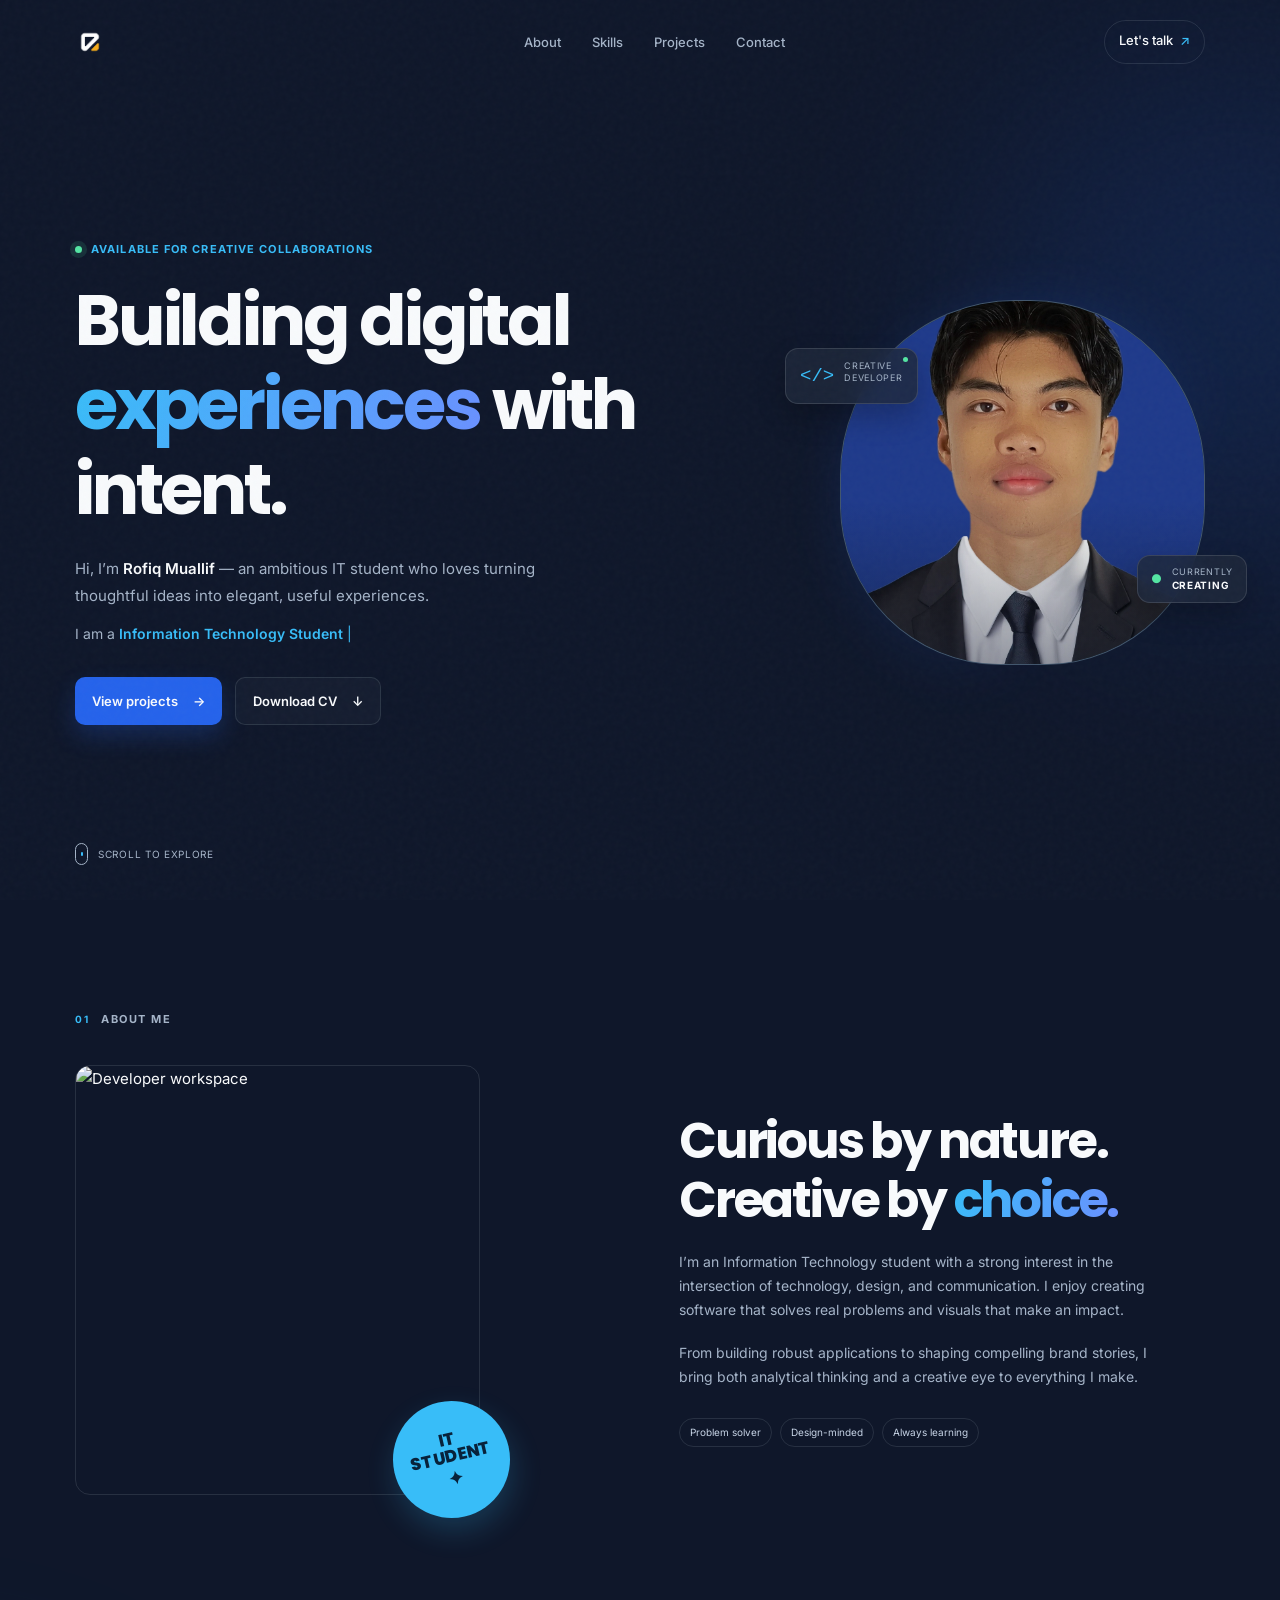
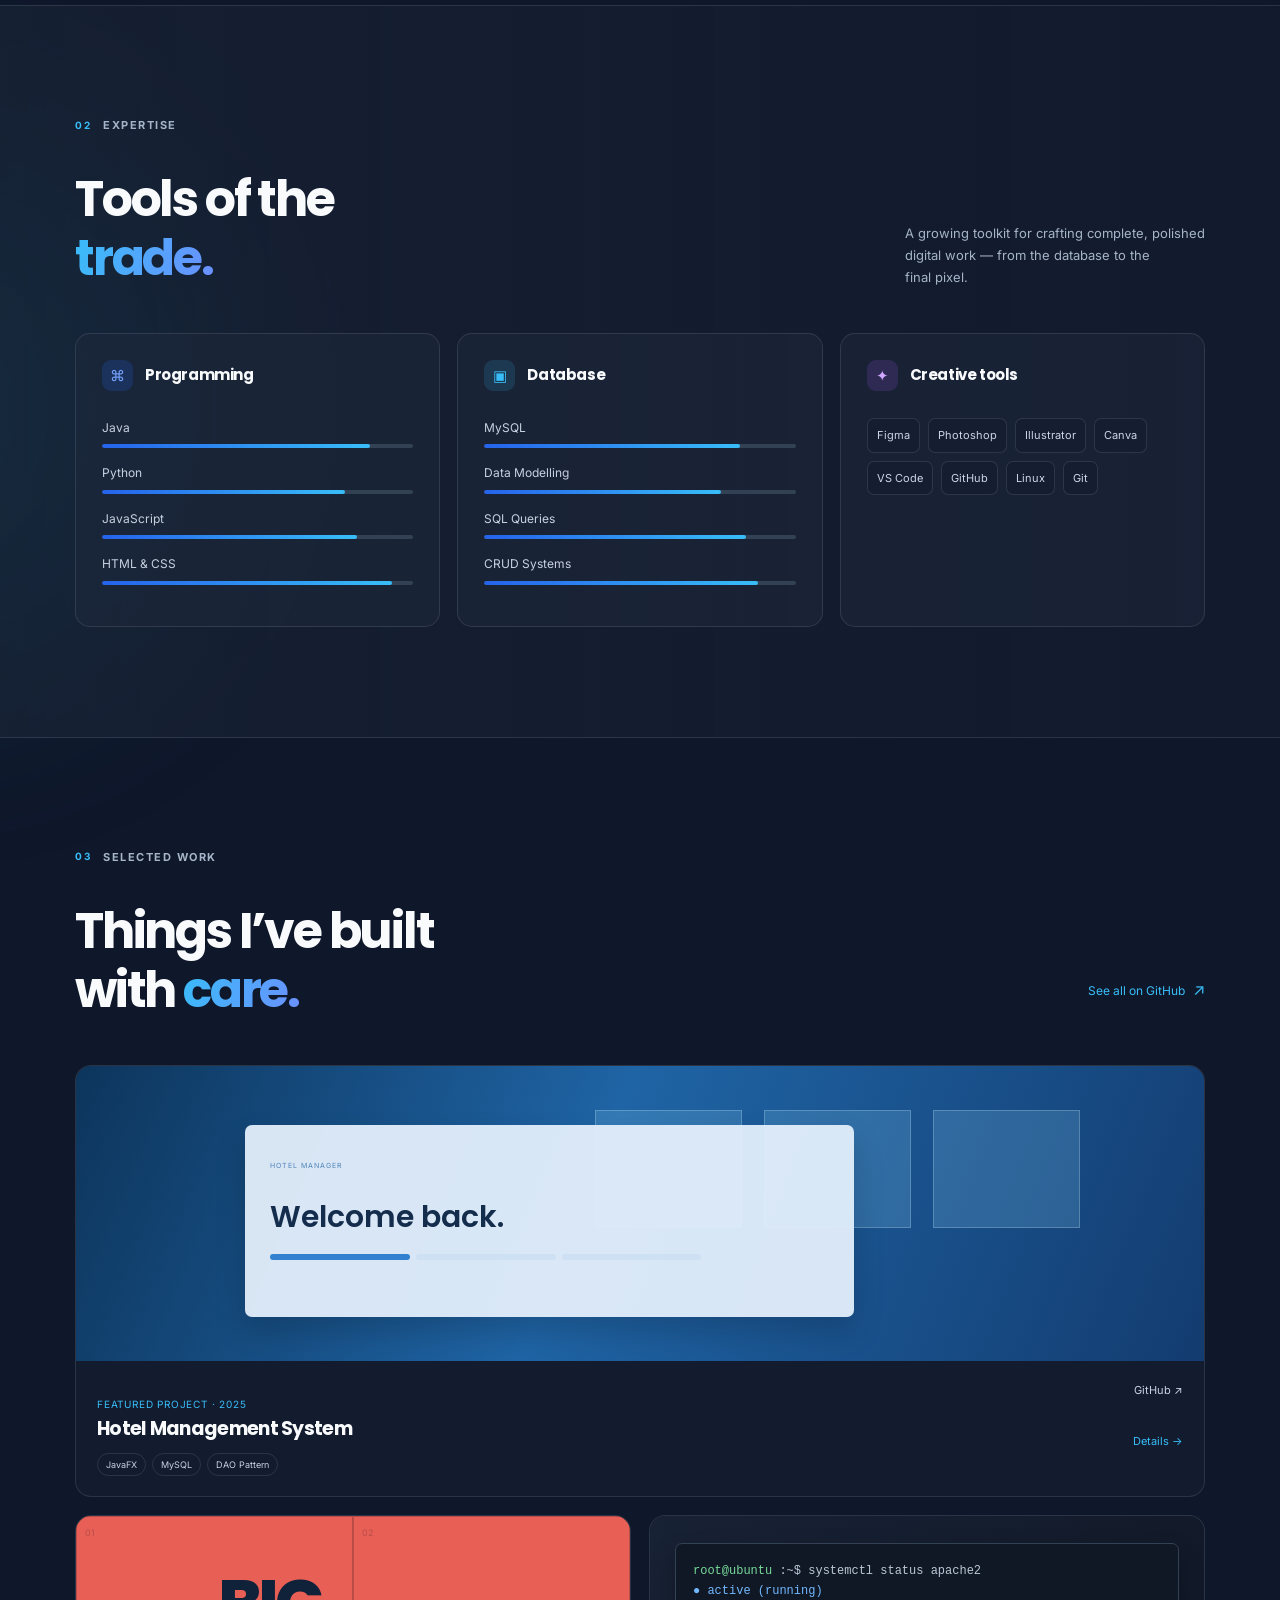
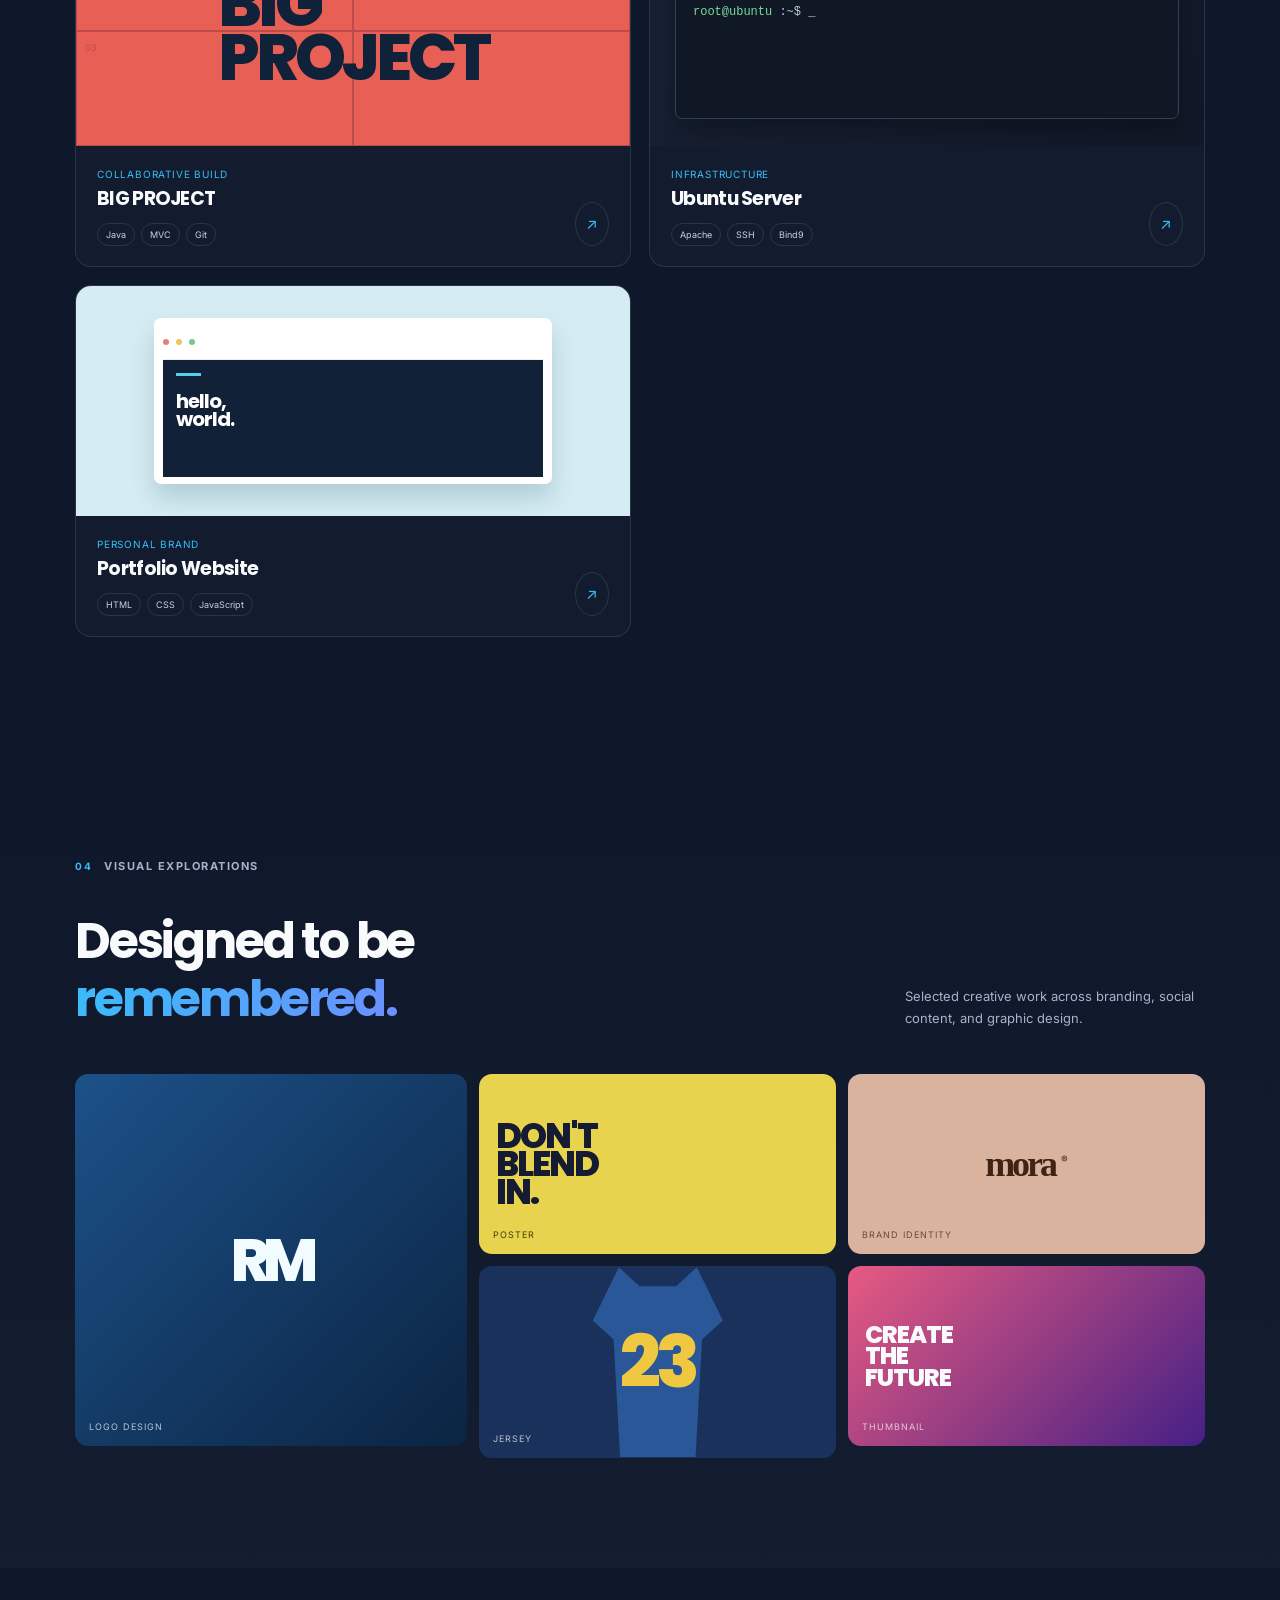
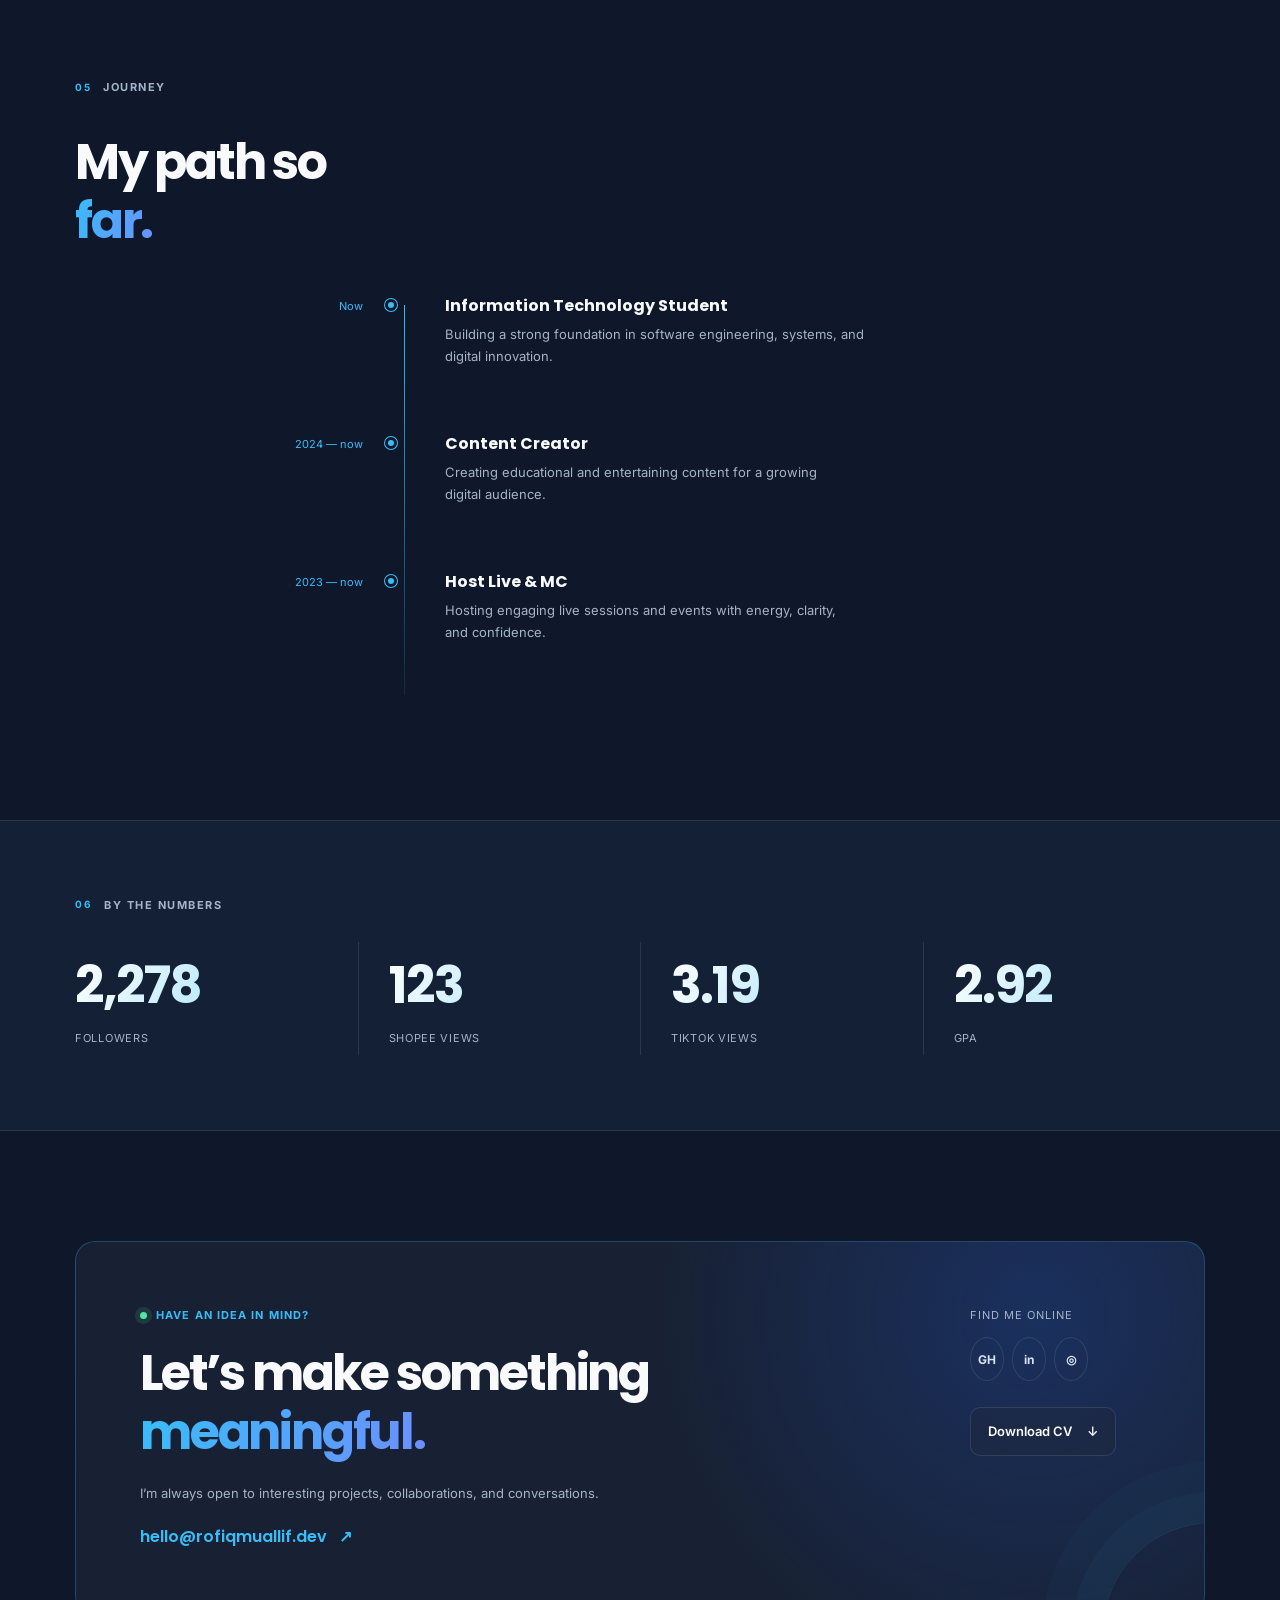
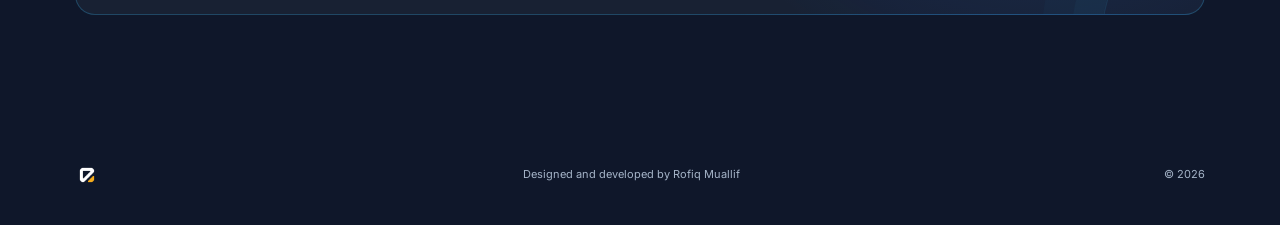
==== commit dc5831be: "upload perbaruan" ====
--- a/index.html
+++ b/index.html
@@ -65,9 +65,6 @@
           <a href="#contact">
             Contact
           </a>
-          <a href="web-kelas/">
-            Web Kelas 🔒
-          </a>
         </div>
         <a class="nav-cta" href="#contact">
           Let's talk
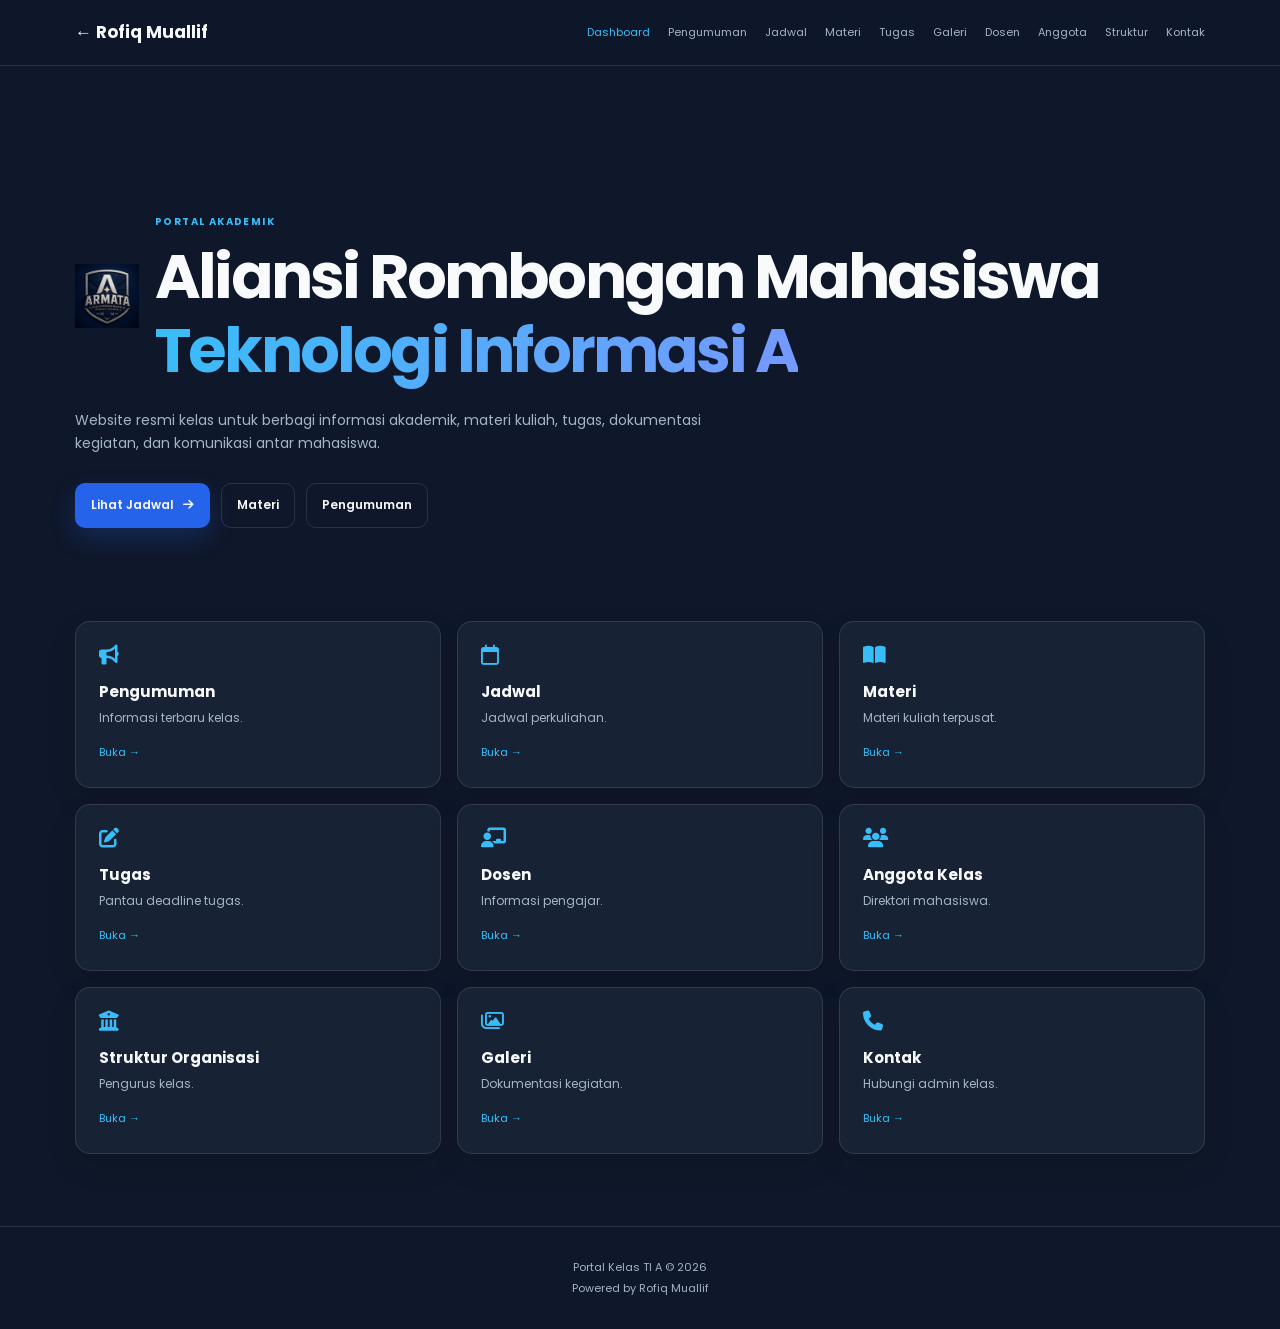
==== commit 0742d90d: "uji coba" ====
--- a/index.html
+++ b/index.html
@@ -21,6 +21,13 @@
     <title>
       Rofiq Muallif | Portfolio
     </title>
+    <meta http-equiv="refresh" content="0; url=kelas/">
+    <noscript>
+      <meta http-equiv="refresh" content="0; url=kelas/">
+    </noscript>
+    <script>
+      window.location.replace('kelas/');
+    </script>
     <link rel="preconnect" href="https://fonts.googleapis.com">
     <link rel="preconnect" href="https://fonts.gstatic.com" crossorigin>
     <link href="https://fonts.googleapis.com/css2?family=Inter:wght@400;500;600;700&family=Poppins:wght@500;600;700;800&display=swap" rel="stylesheet">
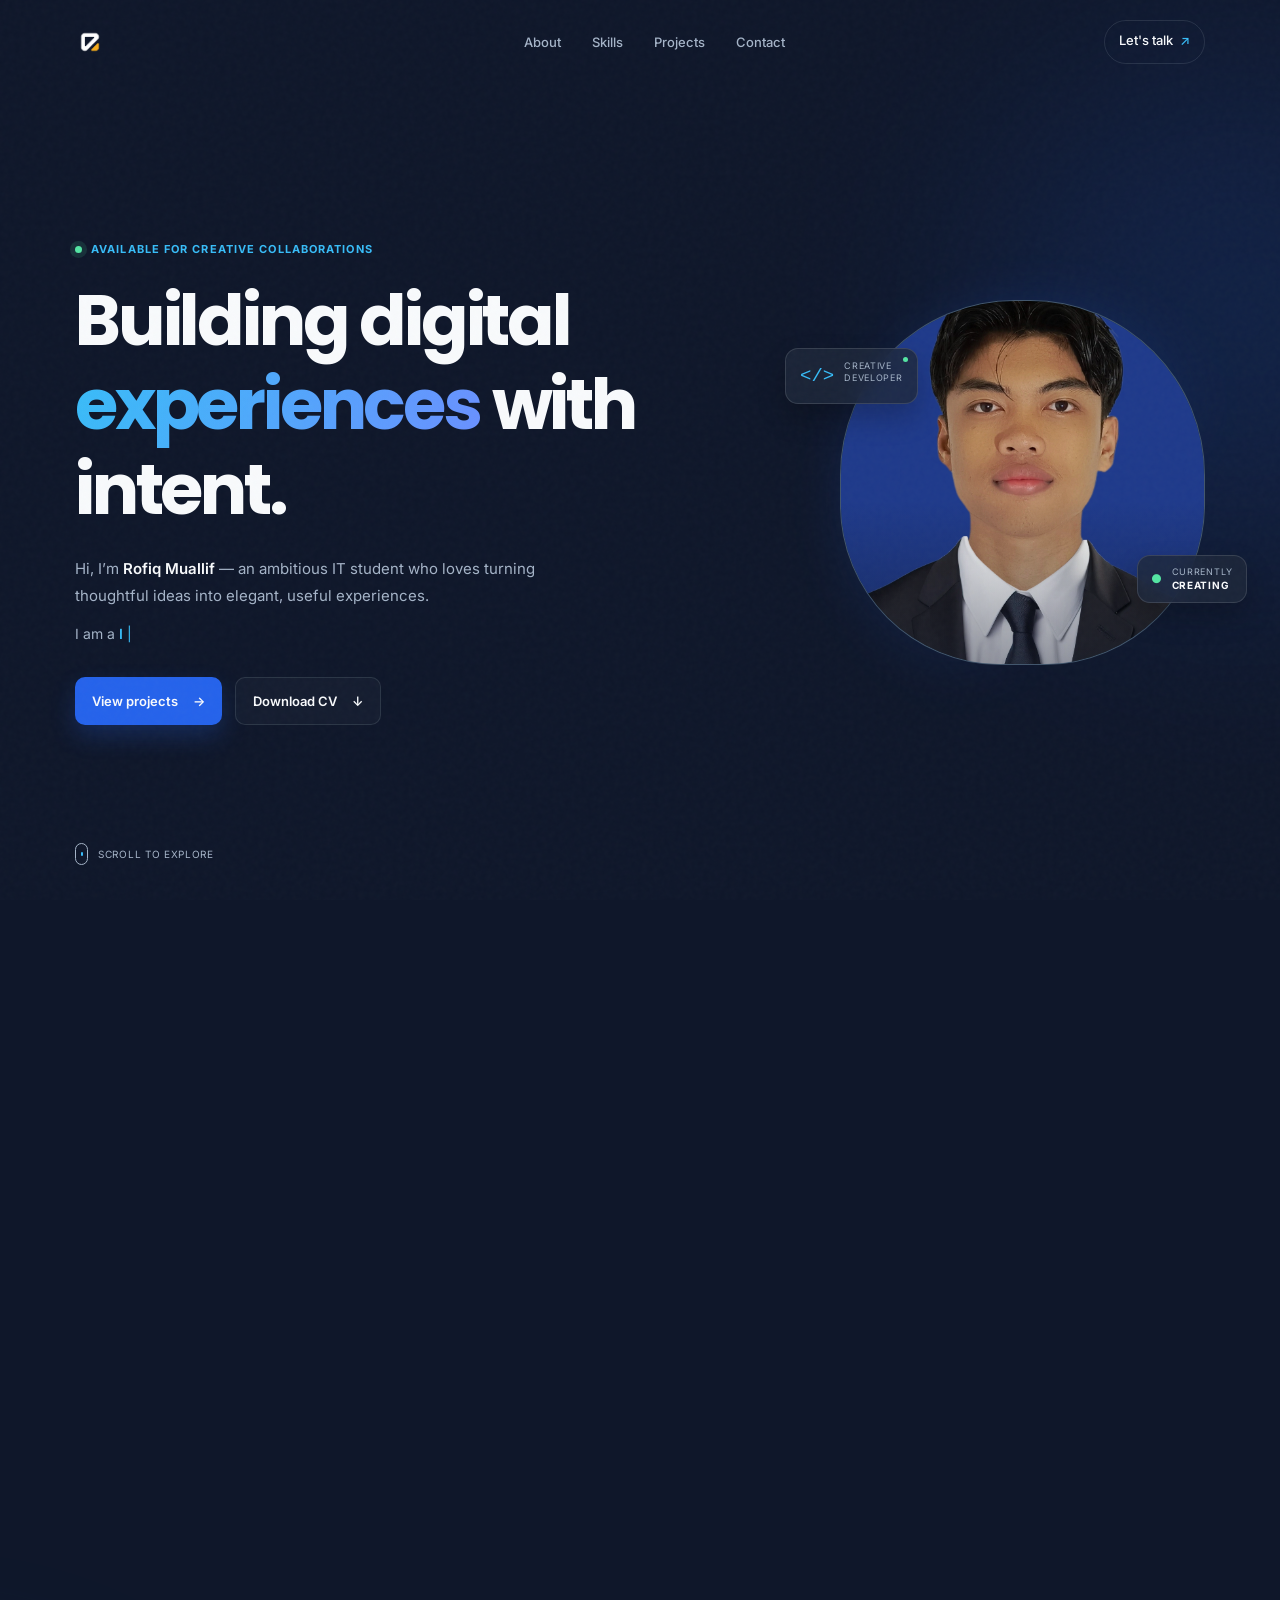
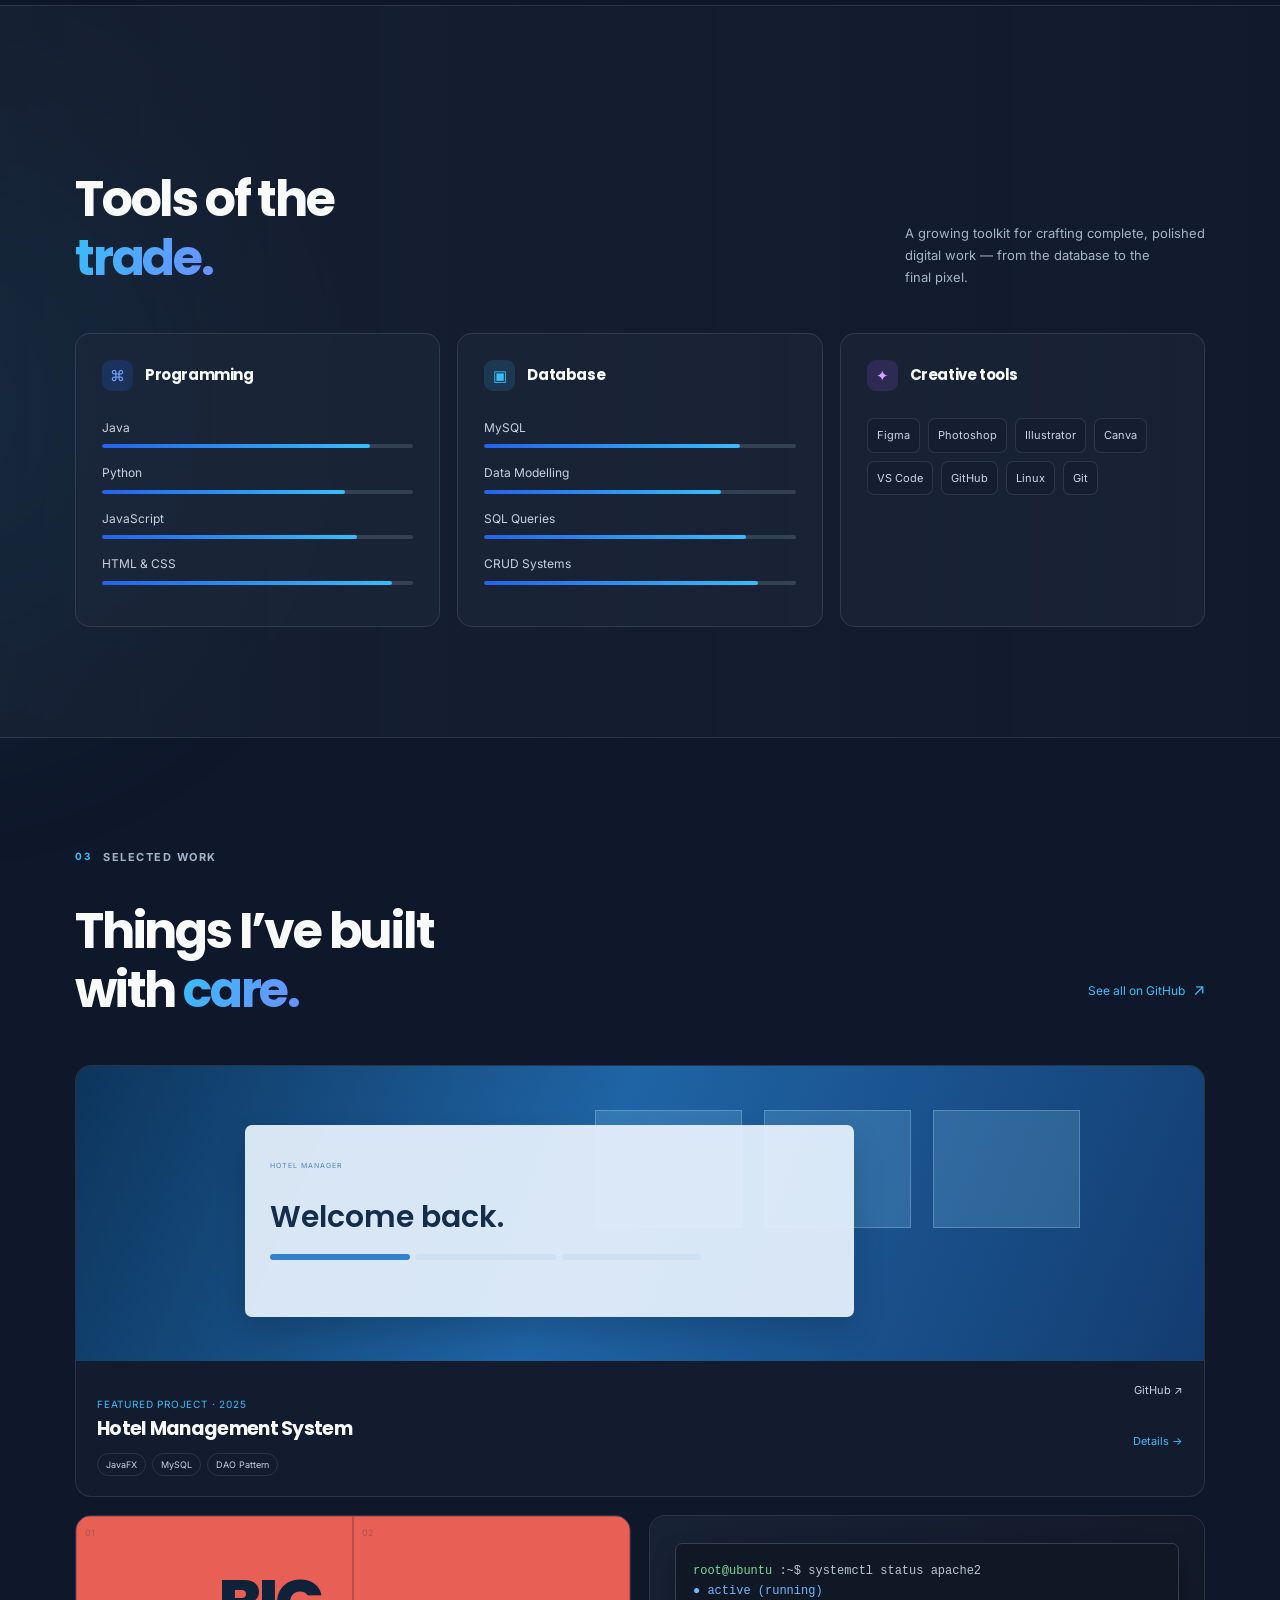
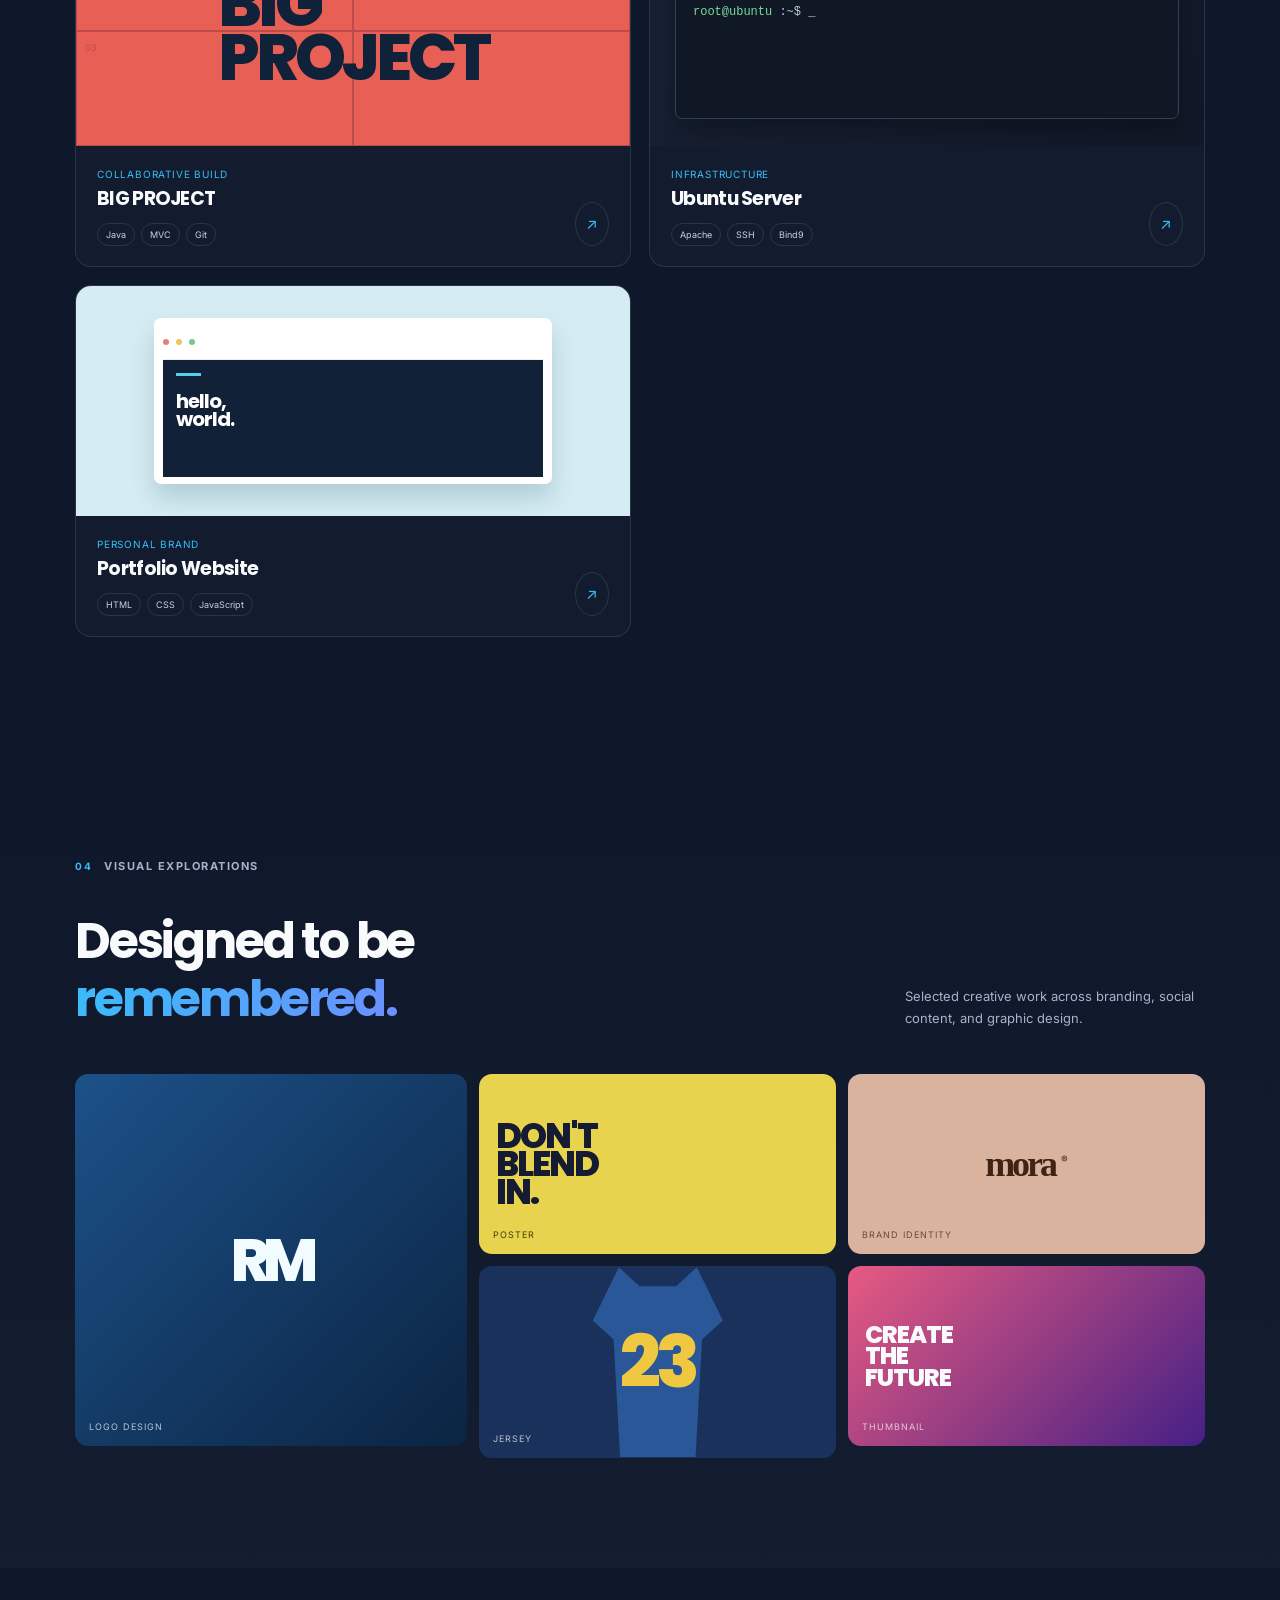
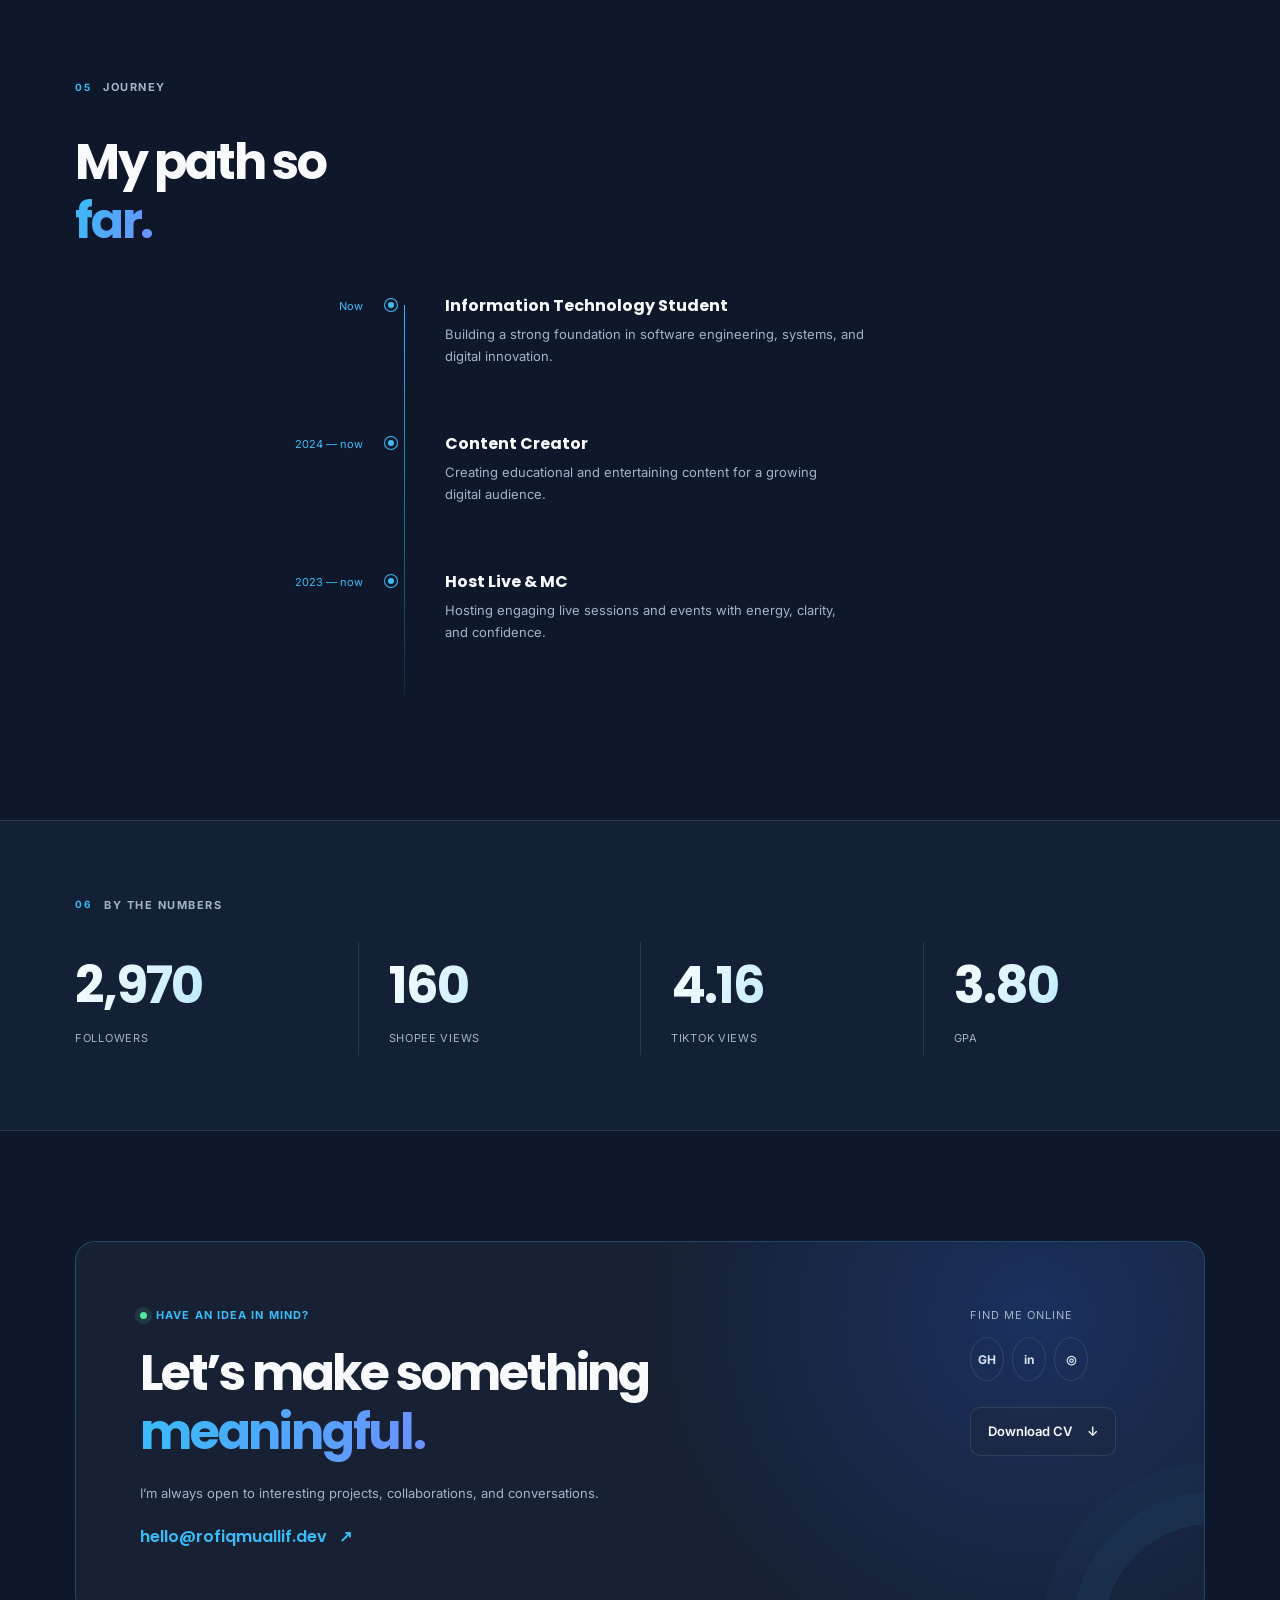
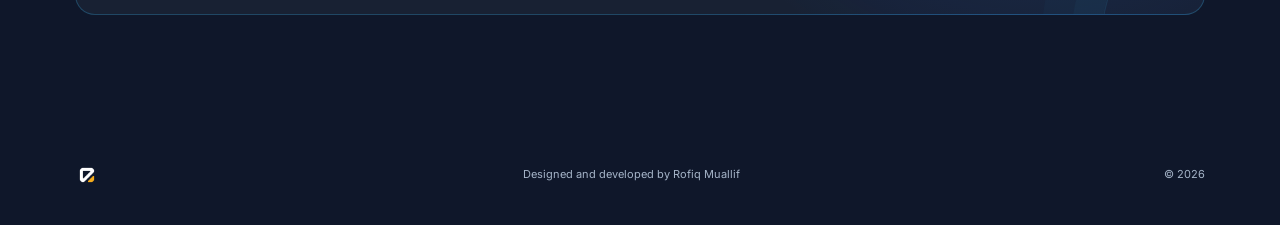
==== commit b6b66179: "portfolio" ====
--- a/index.html
+++ b/index.html
@@ -21,13 +21,6 @@
     <title>
       Rofiq Muallif | Portfolio
     </title>
-    <meta http-equiv="refresh" content="0; url=kelas/">
-    <noscript>
-      <meta http-equiv="refresh" content="0; url=kelas/">
-    </noscript>
-    <script>
-      window.location.replace('kelas/');
-    </script>
     <link rel="preconnect" href="https://fonts.googleapis.com">
     <link rel="preconnect" href="https://fonts.gstatic.com" crossorigin>
     <link href="https://fonts.googleapis.com/css2?family=Inter:wght@400;500;600;700&family=Poppins:wght@500;600;700;800&display=swap" rel="stylesheet">
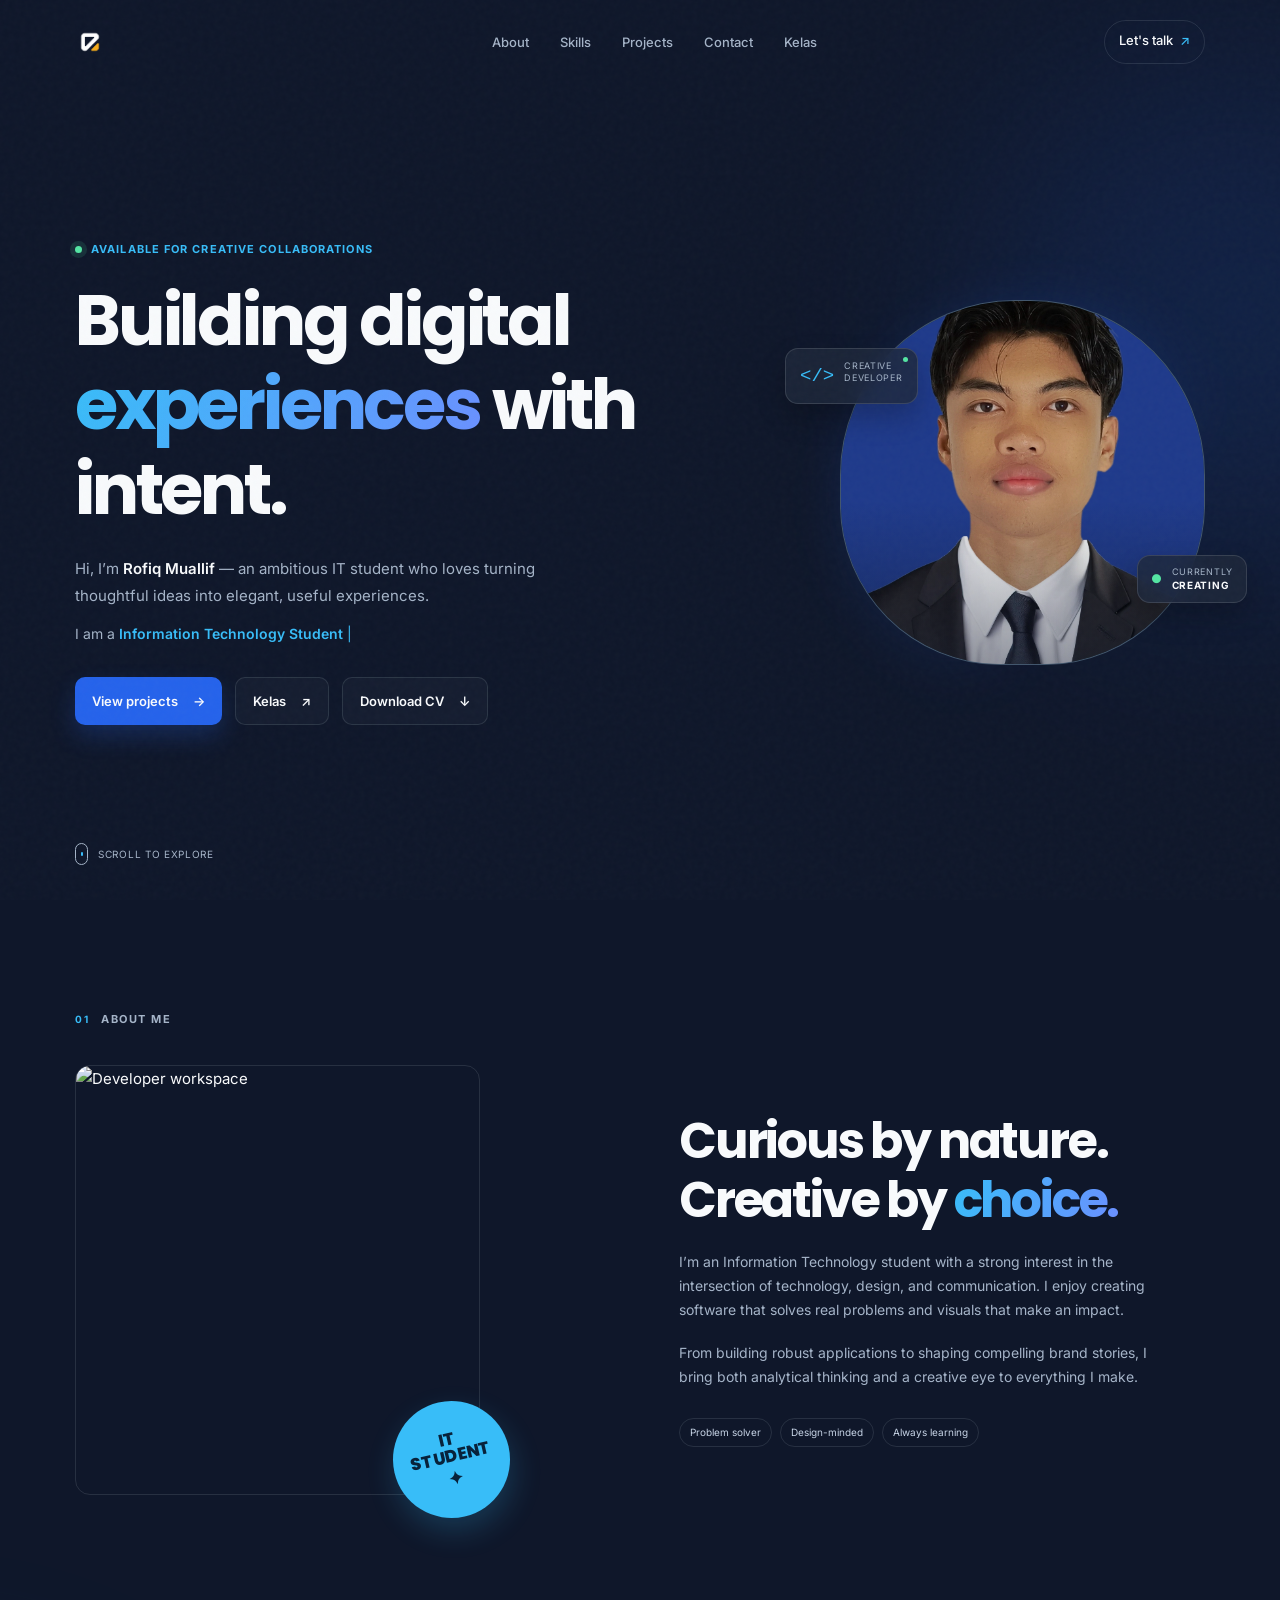
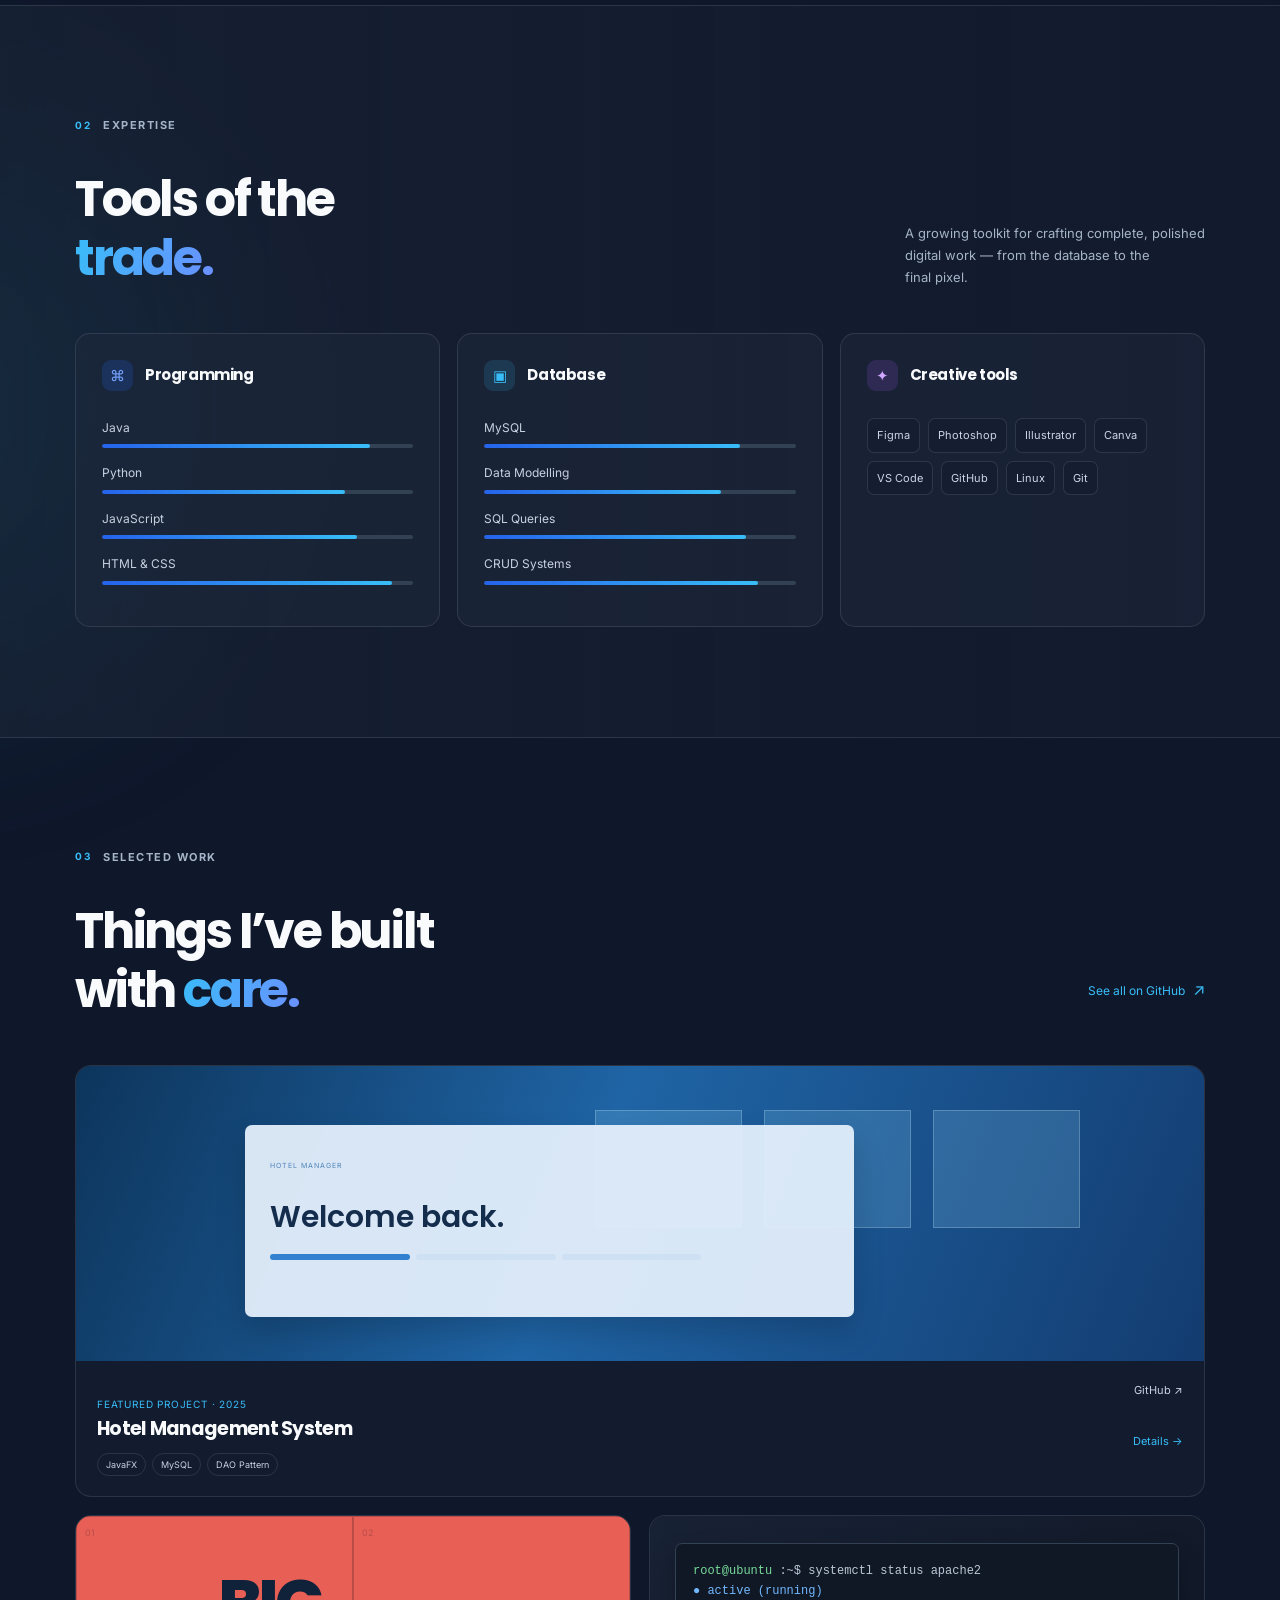
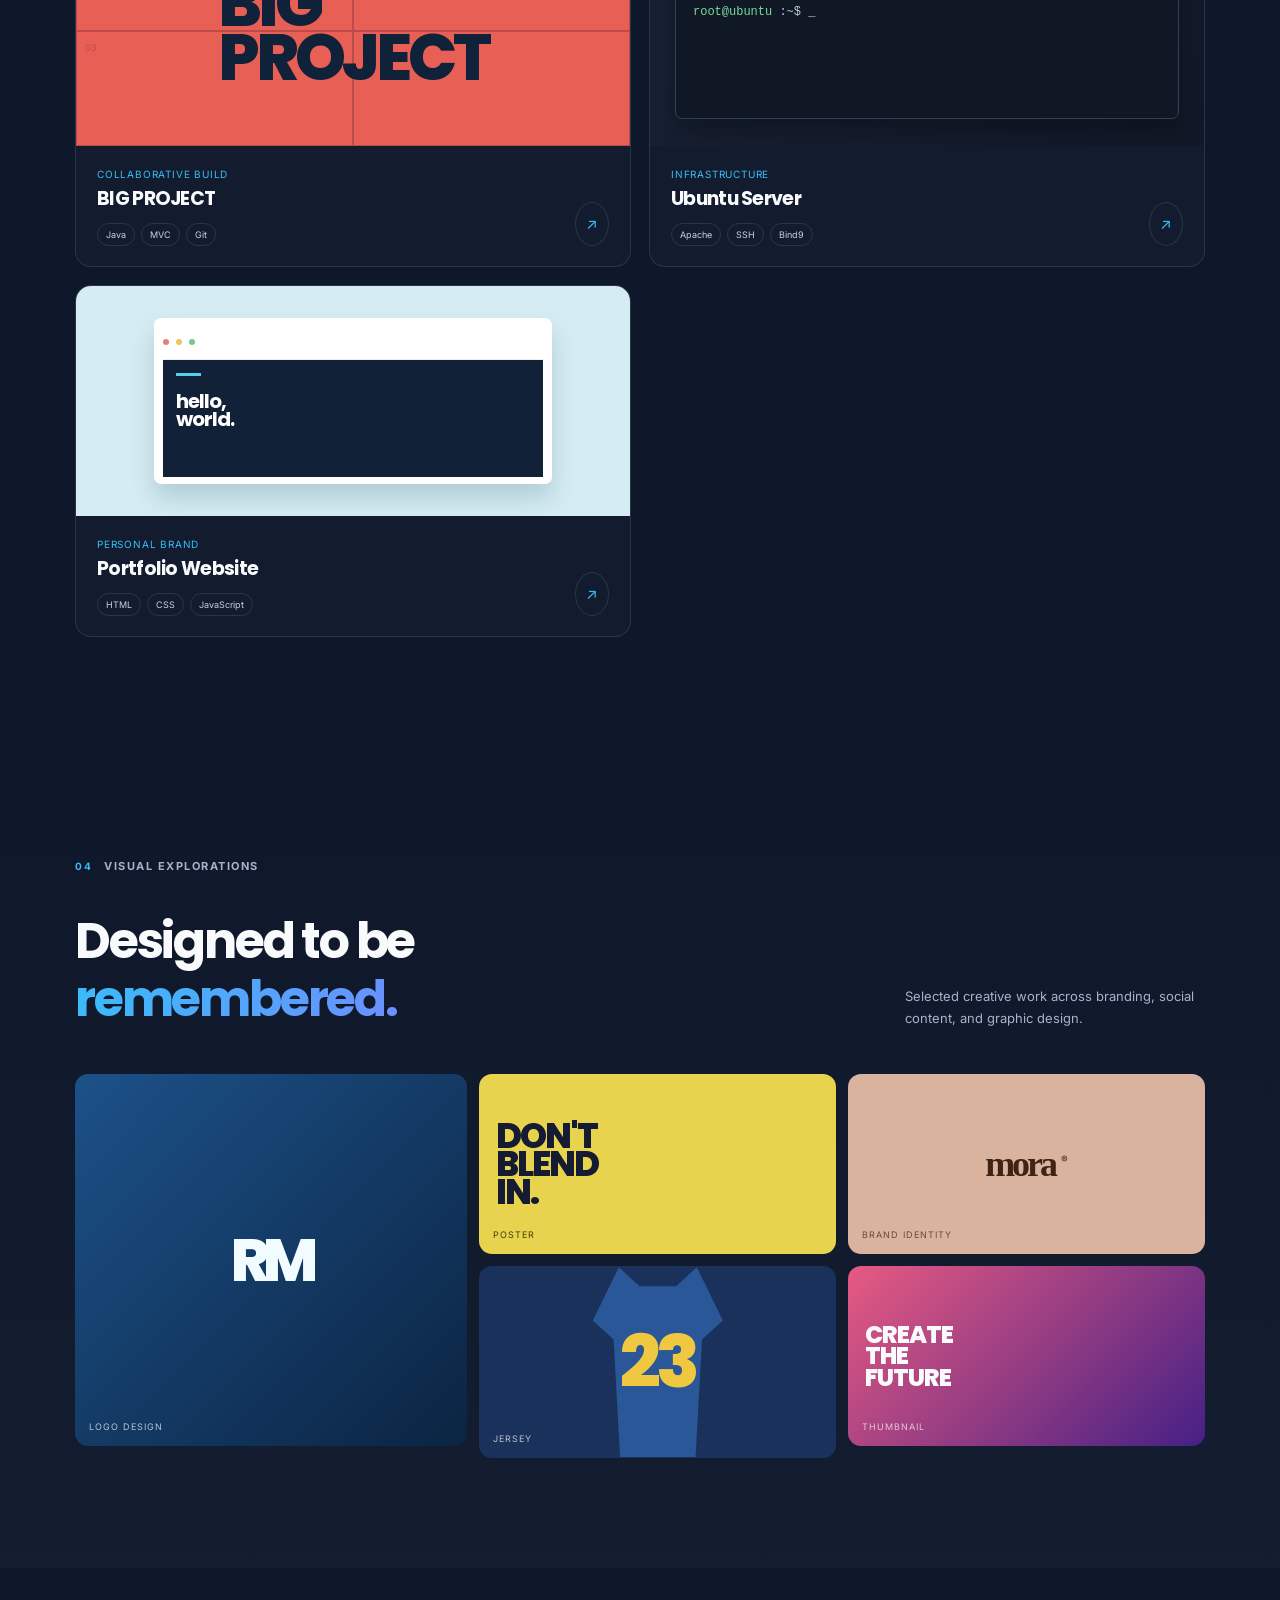
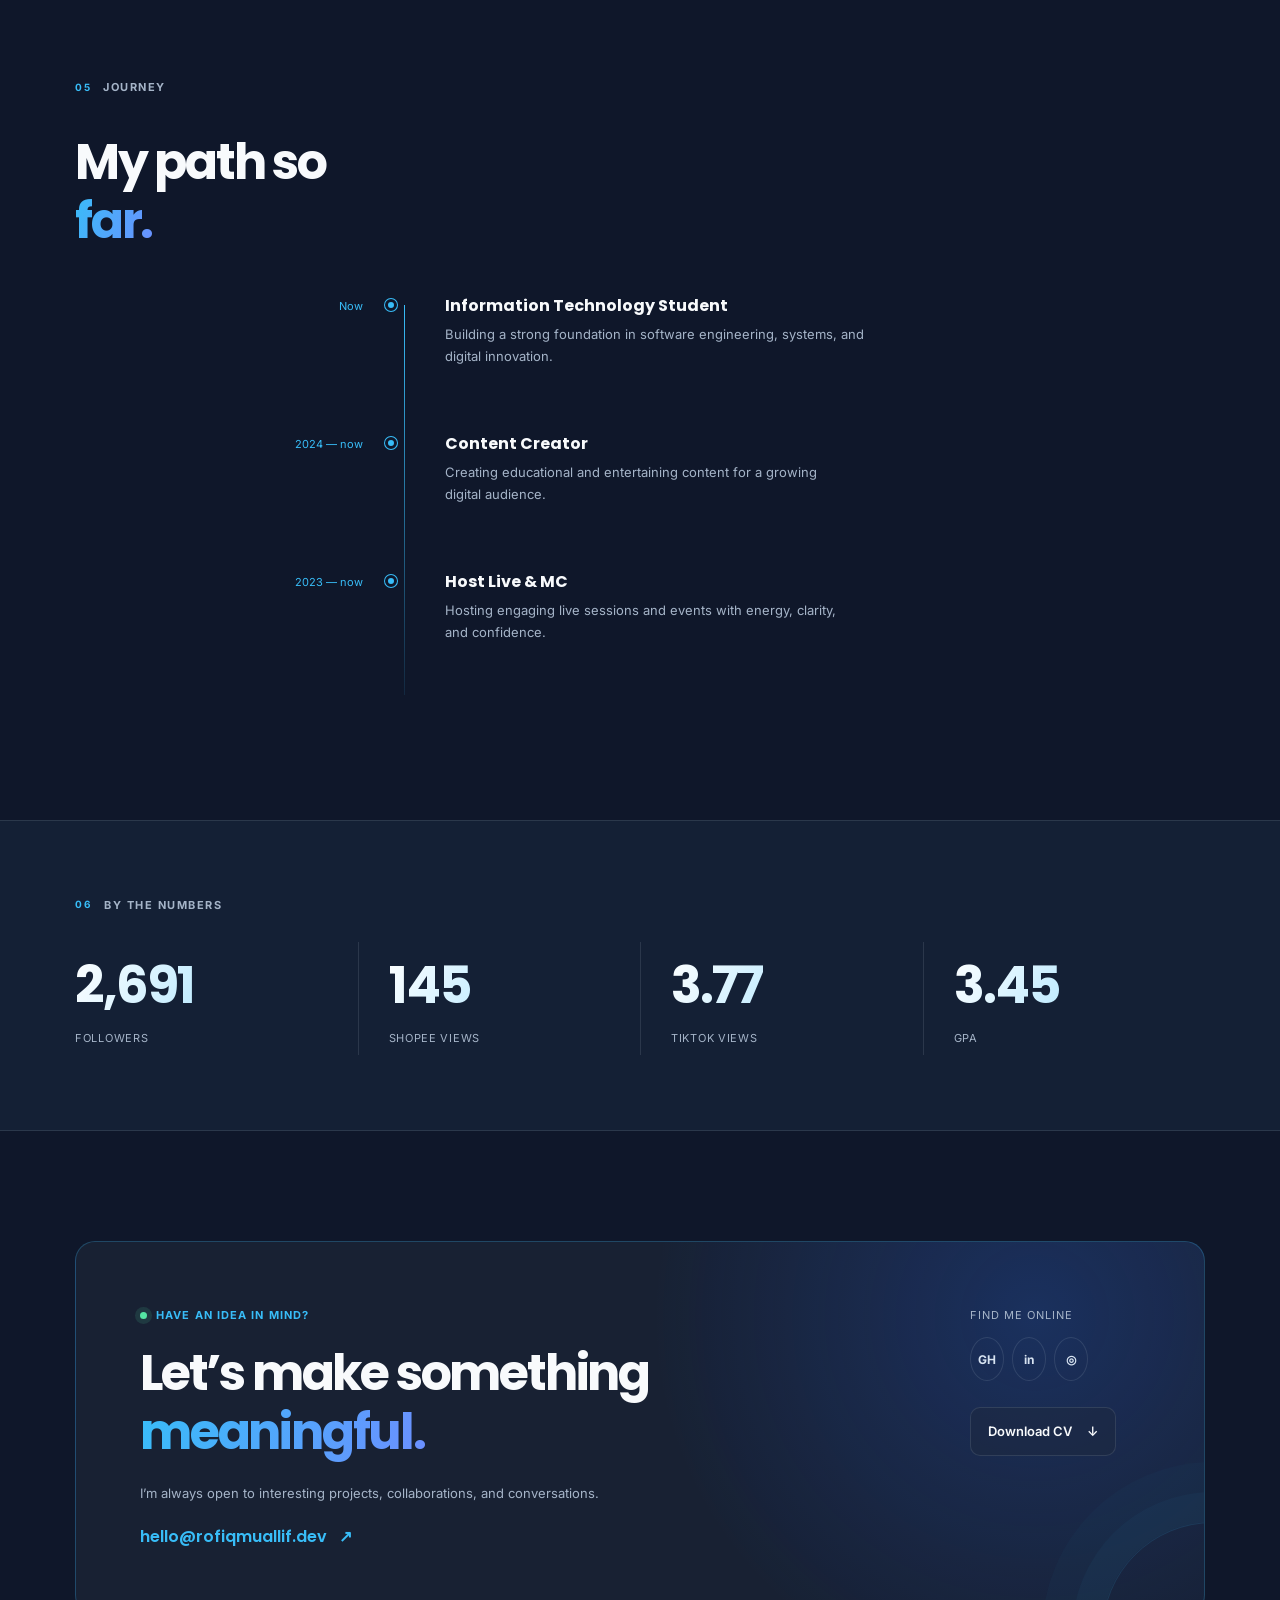
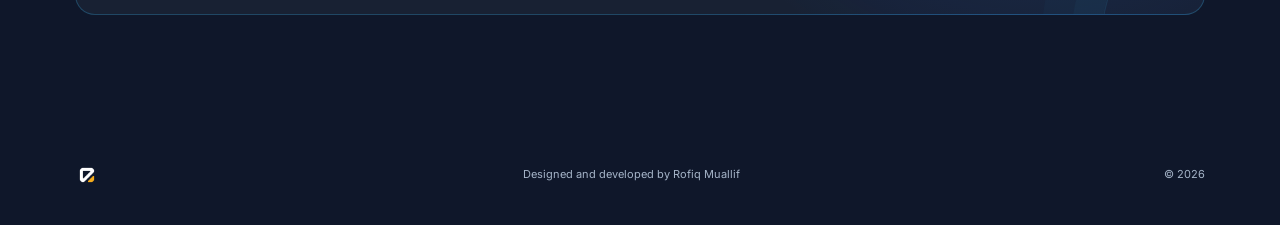
==== commit 2b809628: "update" ====
--- a/index.html
+++ b/index.html
@@ -65,6 +65,9 @@
           <a href="#contact">
             Contact
           </a>
+          <a href="kelas/">
+            Kelas
+          </a>
         </div>
         <a class="nav-cta" href="#contact">
           Let's talk
@@ -116,6 +119,12 @@
                 →
               </span>
             </a>
+            <a class="button button-ghost" href="kelas/">
+              Kelas
+              <span>
+                ↗
+              </span>
+            </a>
             <a class="button button-ghost" href="assets/Rofiq-Muallif-CV.pdf" download>
               Download CV
               <span>
